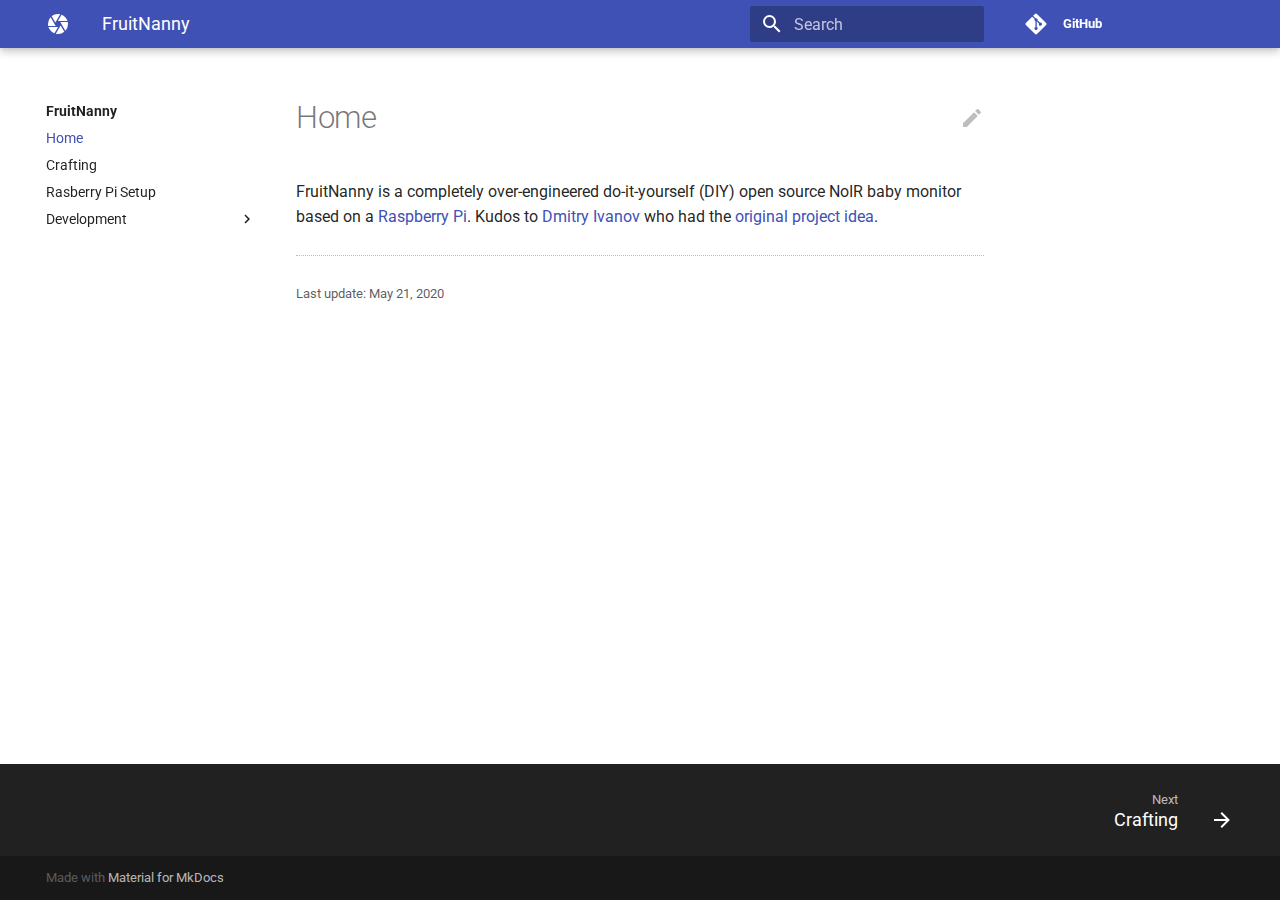
==== index.html @ 5a942380 "Publish commit 4aece2168348f4e93be84e01494ecc9d71b4b33d" ====
<!doctype html>
<html lang="en" class="no-js">
  <head>
    
      <meta charset="utf-8">
      <meta name="viewport" content="width=device-width,initial-scale=1">
      
      
        <link rel="canonical" href="https://fruitnanny.github.com/">
      
      
      <link rel="shortcut icon" href="images/favicon.png">
      <meta name="generator" content="mkdocs-1.1.1, mkdocs-material-5.1.6">
    
    
      
        <title>FruitNanny</title>
      
    
    
      <link rel="stylesheet" href="assets/stylesheets/main.4b9ffd7b.min.css">
      
      
    
    
    
      
        <link href="https://fonts.gstatic.com" rel="preconnect" crossorigin>
        <link rel="stylesheet" href="https://fonts.googleapis.com/css?family=Roboto:300,400,400i,700%7CRoboto+Mono&display=fallback">
        <style>body,input{font-family:"Roboto",-apple-system,BlinkMacSystemFont,Helvetica,Arial,sans-serif}code,kbd,pre{font-family:"Roboto Mono",SFMono-Regular,Consolas,Menlo,monospace}</style>
      
    
    
    
    
      
    
    
  </head>
  
  
    <body dir="ltr">
  
    <input class="md-toggle" data-md-toggle="drawer" type="checkbox" id="__drawer" autocomplete="off">
    <input class="md-toggle" data-md-toggle="search" type="checkbox" id="__search" autocomplete="off">
    <label class="md-overlay" for="__drawer"></label>
    <div data-md-component="skip">
      
    </div>
    <div data-md-component="announce">
      
    </div>
    
      <header class="md-header" data-md-component="header">
  <nav class="md-header-nav md-grid" aria-label="Header">
    <a href="https://fruitnanny.github.com/" title="FruitNanny" class="md-header-nav__button md-logo" aria-label="FruitNanny">
      
  
  <svg xmlns="http://www.w3.org/2000/svg" viewBox="0 0 24 24"><path d="M13.73 15l-3.9 6.76a9.984 9.984 0 008.49-2.01l-3.66-6.35M2.46 15c.92 2.92 3.15 5.26 5.99 6.34L12.12 15m-3.58-3l-3.9-6.75A9.855 9.855 0 002 12c0 .68.07 1.35.2 2h7.49m12.11-4h-7.49l.29.5 4.76 8.25A9.93 9.93 0 0022 12c0-.69-.07-1.36-.2-2m-.26-1c-.92-2.93-3.15-5.26-5.99-6.34L11.88 9M9.4 10.5l4.77-8.26C13.47 2.09 12.75 2 12 2c-2.4 0-4.6.84-6.32 2.25l3.66 6.35.06-.1z"/></svg>

    </a>
    <label class="md-header-nav__button md-icon" for="__drawer">
      <svg xmlns="http://www.w3.org/2000/svg" viewBox="0 0 24 24"><path d="M3 6h18v2H3V6m0 5h18v2H3v-2m0 5h18v2H3v-2z"/></svg>
    </label>
    <div class="md-header-nav__title" data-md-component="header-title">
      
        <div class="md-header-nav__ellipsis">
          <span class="md-header-nav__topic md-ellipsis">
            FruitNanny
          </span>
          <span class="md-header-nav__topic md-ellipsis">
            
              Home
            
          </span>
        </div>
      
    </div>
    
      <label class="md-header-nav__button md-icon" for="__search">
        <svg xmlns="http://www.w3.org/2000/svg" viewBox="0 0 24 24"><path d="M9.5 3A6.5 6.5 0 0116 9.5c0 1.61-.59 3.09-1.56 4.23l.27.27h.79l5 5-1.5 1.5-5-5v-.79l-.27-.27A6.516 6.516 0 019.5 16 6.5 6.5 0 013 9.5 6.5 6.5 0 019.5 3m0 2C7 5 5 7 5 9.5S7 14 9.5 14 14 12 14 9.5 12 5 9.5 5z"/></svg>
      </label>
      
<div class="md-search" data-md-component="search" role="dialog">
  <label class="md-search__overlay" for="__search"></label>
  <div class="md-search__inner" role="search">
    <form class="md-search__form" name="search">
      <input type="text" class="md-search__input" name="query" aria-label="Search" placeholder="Search" autocapitalize="off" autocorrect="off" autocomplete="off" spellcheck="false" data-md-component="search-query" data-md-state="active">
      <label class="md-search__icon md-icon" for="__search">
        <svg xmlns="http://www.w3.org/2000/svg" viewBox="0 0 24 24"><path d="M9.5 3A6.5 6.5 0 0116 9.5c0 1.61-.59 3.09-1.56 4.23l.27.27h.79l5 5-1.5 1.5-5-5v-.79l-.27-.27A6.516 6.516 0 019.5 16 6.5 6.5 0 013 9.5 6.5 6.5 0 019.5 3m0 2C7 5 5 7 5 9.5S7 14 9.5 14 14 12 14 9.5 12 5 9.5 5z"/></svg>
        <svg xmlns="http://www.w3.org/2000/svg" viewBox="0 0 24 24"><path d="M20 11v2H8l5.5 5.5-1.42 1.42L4.16 12l7.92-7.92L13.5 5.5 8 11h12z"/></svg>
      </label>
      <button type="reset" class="md-search__icon md-icon" aria-label="Clear" data-md-component="search-reset" tabindex="-1">
        <svg xmlns="http://www.w3.org/2000/svg" viewBox="0 0 24 24"><path d="M19 6.41L17.59 5 12 10.59 6.41 5 5 6.41 10.59 12 5 17.59 6.41 19 12 13.41 17.59 19 19 17.59 13.41 12 19 6.41z"/></svg>
      </button>
    </form>
    <div class="md-search__output">
      <div class="md-search__scrollwrap" data-md-scrollfix>
        <div class="md-search-result" data-md-component="search-result">
          <div class="md-search-result__meta">
            Initializing search
          </div>
          <ol class="md-search-result__list"></ol>
        </div>
      </div>
    </div>
  </div>
</div>
    
    
      <div class="md-header-nav__source">
        
<a href="https://github.com/fruitnanny/fruitnanny.github.io/" title="Go to repository" class="md-source">
  <div class="md-source__icon md-icon">
    
    <svg xmlns="http://www.w3.org/2000/svg" viewBox="0 0 448 512"><path d="M439.55 236.05L244 40.45a28.87 28.87 0 00-40.81 0l-40.66 40.63 51.52 51.52c27.06-9.14 52.68 16.77 43.39 43.68l49.66 49.66c34.23-11.8 61.18 31 35.47 56.69-26.49 26.49-70.21-2.87-56-37.34L240.22 199v121.85c25.3 12.54 22.26 41.85 9.08 55a34.34 34.34 0 01-48.55 0c-17.57-17.6-11.07-46.91 11.25-56v-123c-20.8-8.51-24.6-30.74-18.64-45L142.57 101 8.45 235.14a28.86 28.86 0 000 40.81l195.61 195.6a28.86 28.86 0 0040.8 0l194.69-194.69a28.86 28.86 0 000-40.81z"/></svg>
  </div>
  <div class="md-source__repository">
    GitHub
  </div>
</a>
      </div>
    
  </nav>
</header>
    
    <div class="md-container" data-md-component="container">
      
        
      
      
        
      
      <main class="md-main" data-md-component="main">
        <div class="md-main__inner md-grid">
          
            
              <div class="md-sidebar md-sidebar--primary" data-md-component="navigation">
                <div class="md-sidebar__scrollwrap">
                  <div class="md-sidebar__inner">
                    <nav class="md-nav md-nav--primary" aria-label="Navigation" data-md-level="0">
  <label class="md-nav__title" for="__drawer">
    <a href="https://fruitnanny.github.com/" title="FruitNanny" class="md-nav__button md-logo" aria-label="FruitNanny">
      
  
  <svg xmlns="http://www.w3.org/2000/svg" viewBox="0 0 24 24"><path d="M13.73 15l-3.9 6.76a9.984 9.984 0 008.49-2.01l-3.66-6.35M2.46 15c.92 2.92 3.15 5.26 5.99 6.34L12.12 15m-3.58-3l-3.9-6.75A9.855 9.855 0 002 12c0 .68.07 1.35.2 2h7.49m12.11-4h-7.49l.29.5 4.76 8.25A9.93 9.93 0 0022 12c0-.69-.07-1.36-.2-2m-.26-1c-.92-2.93-3.15-5.26-5.99-6.34L11.88 9M9.4 10.5l4.77-8.26C13.47 2.09 12.75 2 12 2c-2.4 0-4.6.84-6.32 2.25l3.66 6.35.06-.1z"/></svg>

    </a>
    FruitNanny
  </label>
  
    <div class="md-nav__source">
      
<a href="https://github.com/fruitnanny/fruitnanny.github.io/" title="Go to repository" class="md-source">
  <div class="md-source__icon md-icon">
    
    <svg xmlns="http://www.w3.org/2000/svg" viewBox="0 0 448 512"><path d="M439.55 236.05L244 40.45a28.87 28.87 0 00-40.81 0l-40.66 40.63 51.52 51.52c27.06-9.14 52.68 16.77 43.39 43.68l49.66 49.66c34.23-11.8 61.18 31 35.47 56.69-26.49 26.49-70.21-2.87-56-37.34L240.22 199v121.85c25.3 12.54 22.26 41.85 9.08 55a34.34 34.34 0 01-48.55 0c-17.57-17.6-11.07-46.91 11.25-56v-123c-20.8-8.51-24.6-30.74-18.64-45L142.57 101 8.45 235.14a28.86 28.86 0 000 40.81l195.61 195.6a28.86 28.86 0 0040.8 0l194.69-194.69a28.86 28.86 0 000-40.81z"/></svg>
  </div>
  <div class="md-source__repository">
    GitHub
  </div>
</a>
    </div>
  
  <ul class="md-nav__list" data-md-scrollfix>
    
      
      
      

  


  <li class="md-nav__item md-nav__item--active">
    
    <input class="md-nav__toggle md-toggle" data-md-toggle="toc" type="checkbox" id="__toc">
    
    
    <a href="." title="Home" class="md-nav__link md-nav__link--active">
      Home
    </a>
    
  </li>

    
      
      
      


  <li class="md-nav__item">
    <a href="crafting/" title="Crafting" class="md-nav__link">
      Crafting
    </a>
  </li>

    
      
      
      


  <li class="md-nav__item">
    <a href="setup/" title="Rasberry Pi Setup" class="md-nav__link">
      Rasberry Pi Setup
    </a>
  </li>

    
      
      
      


  <li class="md-nav__item md-nav__item--nested">
    
      <input class="md-nav__toggle md-toggle" data-md-toggle="nav-4" type="checkbox" id="nav-4">
    
    <label class="md-nav__link" for="nav-4">
      Development
      <span class="md-nav__icon md-icon">
        <svg xmlns="http://www.w3.org/2000/svg" viewBox="0 0 24 24"><path d="M8.59 16.58L13.17 12 8.59 7.41 10 6l6 6-6 6-1.41-1.42z"/></svg>
      </span>
    </label>
    <nav class="md-nav" aria-label="Development" data-md-level="1">
      <label class="md-nav__title" for="nav-4">
        <span class="md-nav__icon md-icon">
          <svg xmlns="http://www.w3.org/2000/svg" viewBox="0 0 24 24"><path d="M20 11v2H8l5.5 5.5-1.42 1.42L4.16 12l7.92-7.92L13.5 5.5 8 11h12z"/></svg>
        </span>
        Development
      </label>
      <ul class="md-nav__list" data-md-scrollfix>
        
        
          
          
          


  <li class="md-nav__item">
    <a href="development/api/" title="API" class="md-nav__link">
      API
    </a>
  </li>

        
          
          
          


  <li class="md-nav__item">
    <a href="development/ui/" title="Web Interface" class="md-nav__link">
      Web Interface
    </a>
  </li>

        
      </ul>
    </nav>
  </li>

    
  </ul>
</nav>
                  </div>
                </div>
              </div>
            
            
          
          <div class="md-content">
            <article class="md-content__inner md-typeset">
              
                
                  <a href="https://github.com/fruitnanny/fruitnanny.github.io/edit/docs/source/index.md" title="Edit this page" class="md-content__button md-icon">
                    <svg xmlns="http://www.w3.org/2000/svg" viewBox="0 0 24 24"><path d="M20.71 7.04c.39-.39.39-1.04 0-1.41l-2.34-2.34c-.37-.39-1.02-.39-1.41 0l-1.84 1.83 3.75 3.75M3 17.25V21h3.75L17.81 9.93l-3.75-3.75L3 17.25z"/></svg>
                  </a>
                
                
                  
                
                
                  <h1>Home</h1>
                
                <p>FruitNanny is a completely over-engineered do-it-yourself (DIY) open source NoIR baby monitor based on a
<a href="https://www.raspberrypi.org/">Raspberry Pi</a>. Kudos to <a href="https://github.com/ivadim/fruitnanny">Dmitry Ivanov</a>
who had the <a href="https://ivadim.github.io/2017-08-21-fruitnanny/">original project idea</a>.</p>
                
                  
                    

<hr>
<div class="md-source-date">
  <small>
    
      Last update: May 21, 2020
    
  </small>
</div>
                  
                
              
              
                


              
            </article>
          </div>
        </div>
      </main>
      
        
<footer class="md-footer">
  
    <div class="md-footer-nav">
      <nav class="md-footer-nav__inner md-grid" aria-label="Footer">
        
        
          <a href="crafting/" title="Crafting" class="md-footer-nav__link md-footer-nav__link--next" rel="next">
            <div class="md-footer-nav__title">
              <div class="md-ellipsis">
                <span class="md-footer-nav__direction">
                  Next
                </span>
                Crafting
              </div>
            </div>
            <div class="md-footer-nav__button md-icon">
              <svg xmlns="http://www.w3.org/2000/svg" viewBox="0 0 24 24"><path d="M4 11v2h12l-5.5 5.5 1.42 1.42L19.84 12l-7.92-7.92L10.5 5.5 16 11H4z"/></svg>
            </div>
          </a>
        
      </nav>
    </div>
  
  <div class="md-footer-meta md-typeset">
    <div class="md-footer-meta__inner md-grid">
      <div class="md-footer-copyright">
        
        Made with
        <a href="https://squidfunk.github.io/mkdocs-material/" target="_blank" rel="noopener">
          Material for MkDocs
        </a>
      </div>
      
    </div>
  </div>
</footer>
      
    </div>
    
      <script src="assets/javascripts/vendor.a0c4167b.min.js"></script>
      <script src="assets/javascripts/bundle.fb26dd1d.min.js"></script><script id="__lang" type="application/json">{"clipboard.copy": "Copy to clipboard", "clipboard.copied": "Copied to clipboard", "search.config.lang": "en", "search.config.pipeline": "trimmer, stopWordFilter", "search.config.separator": "[\\s\\-]+", "search.result.placeholder": "Type to start searching", "search.result.none": "No matching documents", "search.result.one": "1 matching document", "search.result.other": "# matching documents"}</script>
      
      <script>
        app = initialize({
          base: ".",
          features: [],
          search: Object.assign({
            worker: "assets/javascripts/worker/search.37585f48.min.js"
          }, typeof search !== "undefined" && search)
        })
      </script>
      
    
  </body>
</html>
---- assets/stylesheets/main.4b9ffd7b.min.css ----
html{box-sizing:border-box}*,*::before,*::after{box-sizing:inherit}html{-webkit-text-size-adjust:none;-moz-text-size-adjust:none;-ms-text-size-adjust:none;text-size-adjust:none}body{margin:0}hr{box-sizing:content-box;overflow:visible}a,button,label,input{-webkit-tap-highlight-color:transparent}a{color:inherit;text-decoration:none}small{font-size:80%}sub,sup{position:relative;font-size:80%;line-height:0;vertical-align:baseline}sub{bottom:-0.25em}sup{top:-0.5em}img{border-style:none}table{border-collapse:separate;border-spacing:0}td,th{font-weight:normal;vertical-align:top}button{margin:0;padding:0;font-size:inherit;background:transparent;border:0}input{border:0;outline:0}:root{--md-default-fg-color: hsla(0, 0%, 0%, 0.87);--md-default-fg-color--light: hsla(0, 0%, 0%, 0.54);--md-default-fg-color--lighter: hsla(0, 0%, 0%, 0.26);--md-default-fg-color--lightest: hsla(0, 0%, 0%, 0.07);--md-default-bg-color: hsla(0, 0%, 100%, 1);--md-default-bg-color--light: hsla(0, 0%, 100%, 0.7);--md-default-bg-color--lighter: hsla(0, 0%, 100%, 0.3);--md-default-bg-color--lightest: hsla(0, 0%, 100%, 0.12);--md-primary-fg-color: hsla(231deg, 48%, 48%, 1);--md-primary-fg-color--light: hsla(230deg, 44%, 64%, 1);--md-primary-fg-color--dark: hsla(232deg, 54%, 41%, 1);--md-primary-bg-color: var(--md-default-bg-color);--md-primary-bg-color--light: var(--md-default-bg-color--light);--md-accent-fg-color: hsla(231deg, 99%, 66%, 1);--md-accent-fg-color--transparent: hsla(231deg, 99%, 66%, 0.1);--md-accent-bg-color: var(--md-default-bg-color);--md-accent-bg-color--light: var(--md-default-bg-color--light);--md-code-bg-color: hsla(0, 0%, 96%, 1);--md-code-fg-color: hsla(200, 18%, 26%, 1)}.md-icon svg{display:block;width:1.2rem;height:1.2rem;margin:0 auto;fill:currentColor}body{-webkit-font-smoothing:antialiased;-moz-osx-font-smoothing:grayscale}body,input{color:var(--md-default-fg-color);font-feature-settings:"kern","liga";font-family:-apple-system,BlinkMacSystemFont,Helvetica,Arial,sans-serif}code,pre,kbd{color:var(--md-default-fg-color);font-feature-settings:"kern";font-family:SFMono-Regular,Consolas,Menlo,monospace}.md-typeset{font-size:.8rem;line-height:1.6;-webkit-print-color-adjust:exact;color-adjust:exact}.md-typeset p,.md-typeset ul,.md-typeset ol,.md-typeset blockquote{margin:1em 0}.md-typeset h1{margin:0 0 2rem;color:var(--md-default-fg-color--light);font-weight:300;font-size:1.5625rem;line-height:1.3;letter-spacing:-0.01em}.md-typeset h2{margin:2rem 0 .8rem;font-weight:300;font-size:1.25rem;line-height:1.4;letter-spacing:-0.01em}.md-typeset h3{margin:1.6rem 0 .8rem;font-weight:400;font-size:1rem;line-height:1.5;letter-spacing:-0.01em}.md-typeset h2+h3{margin-top:.8rem}.md-typeset h4{margin:.8rem 0;font-weight:700;font-size:.8rem;letter-spacing:-0.01em}.md-typeset h5,.md-typeset h6{margin:.8rem 0;color:var(--md-default-fg-color--light);font-weight:700;font-size:.64rem;letter-spacing:-0.01em}.md-typeset h5{text-transform:uppercase}.md-typeset hr{margin:1.5em 0;border-bottom:.05rem dotted var(--md-default-fg-color--lighter)}.md-typeset a{color:var(--md-primary-fg-color);word-break:break-word}.md-typeset a,.md-typeset a::before{transition:color 125ms}.md-typeset a:focus,.md-typeset a:hover{color:var(--md-accent-fg-color)}.md-typeset code,.md-typeset pre,.md-typeset kbd{color:var(--md-code-fg-color);direction:ltr}@media print{.md-typeset code,.md-typeset pre,.md-typeset kbd{white-space:pre-wrap}}.md-typeset code{padding:0 .2941176471em;font-size:.85em;word-break:break-word;background-color:var(--md-code-bg-color);border-radius:.1rem;-webkit-box-decoration-break:clone;box-decoration-break:clone}.md-typeset h1 code,.md-typeset h2 code,.md-typeset h3 code,.md-typeset h4 code,.md-typeset h5 code,.md-typeset h6 code{margin:initial;padding:initial;background-color:transparent;box-shadow:none}.md-typeset a>code{color:currentColor}.md-typeset pre{position:relative;margin:1em 0;line-height:1.4}.md-typeset pre>code{display:block;margin:0;padding:.525rem 1.1764705882em;overflow:auto;word-break:normal;box-shadow:none;-webkit-box-decoration-break:slice;box-decoration-break:slice;touch-action:auto}.md-typeset pre>code::-webkit-scrollbar{width:.2rem;height:.2rem}.md-typeset pre>code::-webkit-scrollbar-thumb{background-color:var(--md-default-fg-color--lighter)}.md-typeset pre>code::-webkit-scrollbar-thumb:hover{background-color:var(--md-accent-fg-color)}@media screen and (max-width: 44.9375em){.md-typeset>pre{margin:1em -0.8rem}.md-typeset>pre code{border-radius:0}}.md-typeset kbd{display:inline-block;padding:0 .6666666667em;font-size:.75em;line-height:1.5;vertical-align:text-top;word-break:break-word;border-radius:.1rem;box-shadow:0 .1rem 0 .05rem var(--md-default-fg-color--lighter),0 .1rem 0 var(--md-default-fg-color--lighter),inset 0 -0.1rem .2rem var(--md-default-bg-color)}.md-typeset mark{padding:0 .25em;word-break:break-word;background-color:rgba(255,235,59,.5);border-radius:.1rem;-webkit-box-decoration-break:clone;box-decoration-break:clone}.md-typeset abbr{text-decoration:none;border-bottom:.05rem dotted var(--md-default-fg-color--light);cursor:help}.md-typeset small{opacity:.75}.md-typeset sup,.md-typeset sub{margin-left:.078125em}[dir=rtl] .md-typeset sup,[dir=rtl] .md-typeset sub{margin-right:.078125em;margin-left:initial}.md-typeset blockquote{padding-left:.6rem;color:var(--md-default-fg-color--light);border-left:.2rem solid var(--md-default-fg-color--lighter)}[dir=rtl] .md-typeset blockquote{padding-right:.6rem;padding-left:initial;border-right:.2rem solid var(--md-default-fg-color--lighter);border-left:initial}.md-typeset ul{list-style-type:disc}.md-typeset ul,.md-typeset ol{margin-left:.625em;padding:0}[dir=rtl] .md-typeset ul,[dir=rtl] .md-typeset ol{margin-right:.625em;margin-left:initial}.md-typeset ul ol,.md-typeset ol ol{list-style-type:lower-alpha}.md-typeset ul ol ol,.md-typeset ol ol ol{list-style-type:lower-roman}.md-typeset ul li,.md-typeset ol li{margin-bottom:.5em;margin-left:1.25em}[dir=rtl] .md-typeset ul li,[dir=rtl] .md-typeset ol li{margin-right:1.25em;margin-left:initial}.md-typeset ul li p,.md-typeset ul li blockquote,.md-typeset ol li p,.md-typeset ol li blockquote{margin:.5em 0}.md-typeset ul li:last-child,.md-typeset ol li:last-child{margin-bottom:0}.md-typeset ul li ul,.md-typeset ul li ol,.md-typeset ol li ul,.md-typeset ol li ol{margin:.5em 0 .5em .625em}[dir=rtl] .md-typeset ul li ul,[dir=rtl] .md-typeset ul li ol,[dir=rtl] .md-typeset ol li ul,[dir=rtl] .md-typeset ol li ol{margin-right:.625em;margin-left:initial}.md-typeset dd{margin:1em 0 1em 1.875em}[dir=rtl] .md-typeset dd{margin-right:1.875em;margin-left:initial}.md-typeset img,.md-typeset svg{max-width:100%;height:auto}.md-typeset iframe{max-width:100%}.md-typeset table:not([class]){display:inline-block;max-width:100%;overflow:auto;font-size:.64rem;background:var(--md-default-bg-color);border-radius:.1rem;box-shadow:0 .2rem .5rem rgba(0,0,0,.05),0 0 .05rem rgba(0,0,0,.1);touch-action:auto}.md-typeset table:not([class])+*{margin-top:1.5em}.md-typeset table:not([class]) th:not([align]),.md-typeset table:not([class]) td:not([align]){text-align:left}[dir=rtl] .md-typeset table:not([class]) th:not([align]),[dir=rtl] .md-typeset table:not([class]) td:not([align]){text-align:right}.md-typeset table:not([class]) th{min-width:5rem;padding:.6rem .8rem;color:var(--md-default-bg-color);vertical-align:top;background-color:var(--md-default-fg-color--light)}.md-typeset table:not([class]) td{padding:.6rem .8rem;vertical-align:top;border-top:.05rem solid var(--md-default-fg-color--lightest)}.md-typeset table:not([class]) tr{transition:background-color 125ms}.md-typeset table:not([class]) tr:hover{background-color:rgba(0,0,0,.035);box-shadow:0 .05rem 0 var(--md-default-bg-color) inset}.md-typeset table:not([class]) tr:first-child td{border-top:0}.md-typeset table:not([class]) a{word-break:normal}.md-typeset__scrollwrap{margin:1em -0.8rem;overflow-x:auto;touch-action:auto}.md-typeset__table{display:inline-block;margin-bottom:.5em;padding:0 .8rem}.md-typeset__table table{display:table;width:100%;margin:0;overflow:hidden}html{height:100%;overflow-x:hidden;font-size:125%;background-color:var(--md-default-bg-color)}@media screen and (min-width: 100em){html{font-size:137.5%}}@media screen and (min-width: 125em){html{font-size:150%}}body{position:relative;display:flex;flex-direction:column;width:100%;min-height:100%;font-size:.5rem}@media screen and (max-width: 59.9375em){body[data-md-state=lock]{position:fixed}}@media print{body{display:block}}hr{display:block;height:.05rem;padding:0;border:0}.md-grid{max-width:61rem;margin-right:auto;margin-left:auto}.md-container{display:flex;flex-direction:column;flex-grow:1}@media print{.md-container{display:block}}.md-main{flex-grow:1}.md-main__inner{display:flex;height:100%;margin-top:1.5rem}.md-ellipsis{display:block;overflow:hidden;white-space:nowrap;text-overflow:ellipsis}.md-toggle{display:none}.md-overlay{position:fixed;top:0;z-index:3;width:0;height:0;background-color:var(--md-default-fg-color--light);opacity:0;transition:width 0ms 250ms,height 0ms 250ms,opacity 250ms}@media screen and (max-width: 76.1875em){[data-md-toggle=drawer]:checked~.md-overlay{width:100%;height:100%;opacity:1;transition:width 0ms,height 0ms,opacity 250ms}}.md-skip{position:fixed;z-index:-1;margin:.5rem;padding:.3rem .5rem;color:var(--md-default-bg-color);font-size:.64rem;background-color:var(--md-default-fg-color);border-radius:.1rem;transform:translateY(0.4rem);opacity:0}.md-skip:focus{z-index:10;transform:translateY(0);opacity:1;transition:transform 250ms cubic-bezier(0.4, 0, 0.2, 1),opacity 175ms 75ms}@page{margin:25mm}.md-announce{overflow:auto;background-color:var(--md-default-fg-color)}.md-announce__inner{margin:.6rem auto;padding:0 .8rem;color:var(--md-default-bg-color);font-size:.7rem}@media print{.md-announce{display:none}}.md-typeset .md-button{display:inline-block;padding:.625em 2em;color:var(--md-primary-fg-color);font-weight:700;border:.1rem solid currentColor;border-radius:.1rem;transition:color 125ms,background-color 125ms,border-color 125ms}.md-typeset .md-button--primary{color:var(--md-primary-bg-color);background-color:var(--md-primary-fg-color);border-color:var(--md-primary-fg-color)}.md-typeset .md-button:focus,.md-typeset .md-button:hover{color:var(--md-accent-bg-color);background-color:var(--md-accent-fg-color);border-color:var(--md-accent-fg-color)}.md-clipboard{position:absolute;top:.4rem;right:.5em;z-index:1;width:1.5em;height:1.5em;color:var(--md-default-fg-color--lightest);border-radius:.1rem;cursor:pointer;transition:color 125ms}@media print{.md-clipboard{display:none}}.md-clipboard svg{width:1.125em;height:1.125em}pre:hover .md-clipboard{color:var(--md-default-fg-color--light)}pre .md-clipboard:focus,pre .md-clipboard:hover{color:var(--md-accent-fg-color)}.md-content{flex:1;max-width:100%}@media screen and (min-width: 60em)and (max-width: 76.1875em){.md-content{max-width:calc(100% - 12.1rem)}}@media screen and (min-width: 76.25em){.md-content{max-width:calc(100% - 12.1rem * 2)}}.md-content__inner{margin:0 .8rem 1.2rem;padding-top:.6rem}@media screen and (min-width: 76.25em){.md-content__inner{margin-right:1.2rem;margin-left:1.2rem}}.md-content__inner::before{display:block;height:.4rem;content:""}.md-content__inner>:last-child{margin-bottom:0}.md-content__button{float:right;margin:.4rem 0;margin-left:.4rem;padding:0}[dir=rtl] .md-content__button{float:left;margin-right:.4rem;margin-left:initial}[dir=rtl] .md-content__button svg{transform:scaleX(-1)}.md-typeset .md-content__button{color:var(--md-default-fg-color--lighter)}.md-content__button svg{display:inline;vertical-align:top}@media print{.md-content__button{display:none}}.md-dialog{box-shadow:0 2px 2px 0 rgba(0,0,0,.14),0 1px 5px 0 rgba(0,0,0,.12),0 3px 1px -2px rgba(0,0,0,.2);position:fixed;right:.8rem;bottom:.8rem;left:initial;z-index:2;display:block;min-width:11.1rem;padding:.4rem .6rem;color:var(--md-default-bg-color);font-size:.7rem;background:var(--md-default-fg-color);border:none;border-radius:.1rem;transform:translateY(100%);opacity:0;transition:transform 0ms 400ms,opacity 400ms}[dir=rtl] .md-dialog{right:initial;left:.8rem}.md-dialog[data-md-state=open]{transform:translateY(0);opacity:1;transition:transform 400ms cubic-bezier(0.075, 0.85, 0.175, 1),opacity 400ms}@media print{.md-dialog{display:none}}.md-header{position:-webkit-sticky;position:sticky;top:0;right:0;left:0;z-index:2;height:2.4rem;color:var(--md-primary-bg-color);background-color:var(--md-primary-fg-color);box-shadow:0 0 .2rem rgba(0,0,0,0),0 .2rem .4rem rgba(0,0,0,0);transition:color 250ms,background-color 250ms}.no-js .md-header{box-shadow:none;transition:none}.md-header[data-md-state=shadow]{box-shadow:0 0 .2rem rgba(0,0,0,.1),0 .2rem .4rem rgba(0,0,0,.2);transition:color 250ms,background-color 250ms,box-shadow 250ms}@media print{.md-header{display:none}}.md-header-nav{display:flex;padding:0 .2rem}.md-header-nav__button{position:relative;z-index:1;margin:.2rem;padding:.4rem;cursor:pointer;transition:opacity 250ms}[dir=rtl] .md-header-nav__button svg{transform:scaleX(-1)}.md-header-nav__button:focus,.md-header-nav__button:hover{opacity:.7}.md-header-nav__button.md-logo{margin:.2rem;padding:.4rem}.md-header-nav__button.md-logo img,.md-header-nav__button.md-logo svg{display:block;width:1.2rem;height:1.2rem;fill:currentColor}.no-js .md-header-nav__button[for=__search]{display:none}@media screen and (min-width: 60em){.md-header-nav__button[for=__search]{display:none}}@media screen and (max-width: 76.1875em){.md-header-nav__button.md-logo{display:none}}@media screen and (min-width: 76.25em){.md-header-nav__button[for=__drawer]{display:none}}.md-header-nav__topic{position:absolute;width:100%;transition:transform 400ms cubic-bezier(0.1, 0.7, 0.1, 1),opacity 150ms}.md-header-nav__topic+.md-header-nav__topic{z-index:-1;transform:translateX(1.25rem);opacity:0;transition:transform 400ms cubic-bezier(1, 0.7, 0.1, 0.1),opacity 150ms;pointer-events:none}[dir=rtl] .md-header-nav__topic+.md-header-nav__topic{transform:translateX(-1.25rem)}.no-js .md-header-nav__topic{position:initial}.no-js .md-header-nav__topic+.md-header-nav__topic{display:none}.md-header-nav__title{flex-grow:1;padding:0 1rem;font-size:.9rem;line-height:2.4rem}.md-header-nav__title[data-md-state=active] .md-header-nav__topic{z-index:-1;transform:translateX(-1.25rem);opacity:0;transition:transform 400ms cubic-bezier(1, 0.7, 0.1, 0.1),opacity 150ms;pointer-events:none}[dir=rtl] .md-header-nav__title[data-md-state=active] .md-header-nav__topic{transform:translateX(1.25rem)}.md-header-nav__title[data-md-state=active] .md-header-nav__topic+.md-header-nav__topic{z-index:0;transform:translateX(0);opacity:1;transition:transform 400ms cubic-bezier(0.1, 0.7, 0.1, 1),opacity 150ms;pointer-events:initial}.md-header-nav__title>.md-header-nav__ellipsis{position:relative;width:100%;height:100%}.md-header-nav__source{display:none}@media screen and (min-width: 60em){.md-header-nav__source{display:block;width:11.7rem;max-width:11.7rem;margin-left:1rem}[dir=rtl] .md-header-nav__source{margin-right:1rem;margin-left:initial}}@media screen and (min-width: 76.25em){.md-header-nav__source{margin-left:1.4rem}[dir=rtl] .md-header-nav__source{margin-right:1.4rem}}.md-hero{overflow:hidden;color:var(--md-primary-bg-color);font-size:1rem;background-color:var(--md-primary-fg-color);transition:background 250ms}.md-hero__inner{margin-top:1rem;padding:.8rem .8rem .4rem;transition:transform 400ms cubic-bezier(0.1, 0.7, 0.1, 1),opacity 250ms;transition-delay:100ms}@media screen and (max-width: 76.1875em){.md-hero__inner{margin-top:2.4rem;margin-bottom:1.2rem}}[data-md-state=hidden] .md-hero__inner{transform:translateY(0.625rem);opacity:0;transition:transform 0ms 400ms,opacity 100ms 0ms;pointer-events:none}.md-hero--expand .md-hero__inner{margin-bottom:1.2rem}.md-footer{color:var(--md-default-bg-color);background-color:var(--md-default-fg-color)}@media print{.md-footer{display:none}}.md-footer-nav__inner{padding:.2rem;overflow:auto}.md-footer-nav__link{display:flex;padding-top:1.4rem;padding-bottom:.4rem;transition:opacity 250ms}@media screen and (min-width: 45em){.md-footer-nav__link{width:50%}}.md-footer-nav__link:focus,.md-footer-nav__link:hover{opacity:.7}.md-footer-nav__link--prev{float:left;width:25%}[dir=rtl] .md-footer-nav__link--prev{float:right}[dir=rtl] .md-footer-nav__link--prev svg{transform:scaleX(-1)}@media screen and (max-width: 44.9375em){.md-footer-nav__link--prev .md-footer-nav__title{display:none}}.md-footer-nav__link--next{float:right;width:75%;text-align:right}[dir=rtl] .md-footer-nav__link--next{float:left;text-align:left}[dir=rtl] .md-footer-nav__link--next svg{transform:scaleX(-1)}.md-footer-nav__title{position:relative;flex-grow:1;max-width:calc(100% - 2.4rem);padding:0 1rem;font-size:.9rem;line-height:2.4rem}.md-footer-nav__button{margin:.2rem;padding:.4rem}.md-footer-nav__direction{position:absolute;right:0;left:0;margin-top:-1rem;padding:0 1rem;color:var(--md-default-bg-color--light);font-size:.64rem}.md-footer-meta{background-color:var(--md-default-fg-color--lighter)}.md-footer-meta__inner{display:flex;flex-wrap:wrap;justify-content:space-between;padding:.2rem}html .md-footer-meta.md-typeset a{color:var(--md-default-bg-color--light)}html .md-footer-meta.md-typeset a:focus,html .md-footer-meta.md-typeset a:hover{color:var(--md-default-bg-color)}.md-footer-copyright{width:100%;margin:auto .6rem;padding:.4rem 0;color:var(--md-default-bg-color--lighter);font-size:.64rem}@media screen and (min-width: 45em){.md-footer-copyright{width:auto}}.md-footer-copyright__highlight{color:var(--md-default-bg-color--light)}.md-footer-social{margin:0 .4rem;padding:.2rem 0 .6rem}@media screen and (min-width: 45em){.md-footer-social{padding:.6rem 0}}.md-footer-social__link{display:inline-block;width:1.6rem;height:1.6rem;text-align:center}.md-footer-social__link::before{line-height:1.9}.md-footer-social__link svg{max-height:.8rem;vertical-align:-25%;fill:currentColor}.md-nav{font-size:.7rem;line-height:1.3}.md-nav__title{display:block;padding:0 .6rem;overflow:hidden;font-weight:700;text-overflow:ellipsis}.md-nav__title .md-nav__button{display:none}.md-nav__title .md-nav__button img{width:100%;height:auto}.md-nav__title .md-nav__button.md-logo img,.md-nav__title .md-nav__button.md-logo svg{display:block;width:2.4rem;height:2.4rem}.md-nav__title .md-nav__button.md-logo svg{fill:currentColor}.md-nav__list{margin:0;padding:0;list-style:none}.md-nav__item{padding:0 .6rem}.md-nav__item:last-child{padding-bottom:.6rem}.md-nav__item .md-nav__item{padding-right:0}[dir=rtl] .md-nav__item .md-nav__item{padding-right:.6rem;padding-left:0}.md-nav__item .md-nav__item:last-child{padding-bottom:0}.md-nav__link{display:block;margin-top:.625em;overflow:hidden;text-overflow:ellipsis;cursor:pointer;transition:color 125ms;scroll-snap-align:start}html .md-nav__link[for=__toc]{display:none}html .md-nav__link[for=__toc]~.md-nav{display:none}.md-nav__link[data-md-state=blur]{color:var(--md-default-fg-color--light)}.md-nav__item .md-nav__link--active{color:var(--md-primary-fg-color)}.md-nav__item--nested>.md-nav__link{color:inherit}.md-nav__link:focus,.md-nav__link:hover{color:var(--md-accent-fg-color)}.md-nav__source{display:none}@media screen and (max-width: 76.1875em){.md-nav{background-color:var(--md-default-bg-color)}.md-nav--primary,.md-nav--primary .md-nav{position:absolute;top:0;right:0;left:0;z-index:1;display:flex;flex-direction:column;height:100%}.md-nav--primary .md-nav__title,.md-nav--primary .md-nav__item{font-size:.8rem;line-height:1.5}.md-nav--primary .md-nav__title{position:relative;height:5.6rem;padding:3rem .8rem .2rem;color:var(--md-default-fg-color--light);font-weight:400;line-height:2.4rem;white-space:nowrap;background-color:var(--md-default-fg-color--lightest);cursor:pointer}.md-nav--primary .md-nav__title .md-nav__icon{position:absolute;top:.4rem;left:.4rem;display:block;width:1.2rem;height:1.2rem;margin:.2rem}[dir=rtl] .md-nav--primary .md-nav__title .md-nav__icon{right:.4rem;left:initial}.md-nav--primary .md-nav__title~.md-nav__list{overflow-y:auto;background-color:var(--md-default-bg-color);box-shadow:inset 0 .05rem 0 var(--md-default-fg-color--lightest);-webkit-scroll-snap-type:y mandatory;-ms-scroll-snap-type:y mandatory;scroll-snap-type:y mandatory;touch-action:pan-y}.md-nav--primary .md-nav__title~.md-nav__list>.md-nav__item:first-child{border-top:0}.md-nav--primary .md-nav__title[for=__drawer]{position:relative;color:var(--md-primary-bg-color);background-color:var(--md-primary-fg-color)}.md-nav--primary .md-nav__title[for=__drawer] .md-nav__button{position:absolute;top:.2rem;left:.2rem;display:block;margin:.2rem;padding:.4rem;font-size:2.4rem}html [dir=rtl] .md-nav--primary .md-nav__title[for=__drawer] .md-nav__button{right:.2rem;left:initial}.md-nav--primary .md-nav__list{flex:1}.md-nav--primary .md-nav__item{padding:0;border-top:.05rem solid var(--md-default-fg-color--lightest)}[dir=rtl] .md-nav--primary .md-nav__item{padding:0}.md-nav--primary .md-nav__item--nested>.md-nav__link{padding-right:2.4rem}[dir=rtl] .md-nav--primary .md-nav__item--nested>.md-nav__link{padding-right:.8rem;padding-left:2.4rem}.md-nav--primary .md-nav__item--active>.md-nav__link{color:var(--md-primary-fg-color)}.md-nav--primary .md-nav__item--active>.md-nav__link:focus,.md-nav--primary .md-nav__item--active>.md-nav__link:hover{color:var(--md-accent-fg-color)}.md-nav--primary .md-nav__link{position:relative;margin-top:0;padding:.6rem .8rem}.md-nav--primary .md-nav__link .md-nav__icon{position:absolute;top:50%;right:.6rem;margin-top:-0.6rem;color:inherit;font-size:1.2rem}[dir=rtl] .md-nav--primary .md-nav__link .md-nav__icon{right:initial;left:.6rem}[dir=rtl] .md-nav--primary .md-nav__icon svg{transform:scale(-1)}.md-nav--primary .md-nav--secondary .md-nav__link{position:static}.md-nav--primary .md-nav--secondary .md-nav{position:static;background-color:transparent}.md-nav--primary .md-nav--secondary .md-nav .md-nav__link{padding-left:1.4rem}[dir=rtl] .md-nav--primary .md-nav--secondary .md-nav .md-nav__link{padding-right:1.4rem;padding-left:initial}.md-nav--primary .md-nav--secondary .md-nav .md-nav .md-nav__link{padding-left:2rem}[dir=rtl] .md-nav--primary .md-nav--secondary .md-nav .md-nav .md-nav__link{padding-right:2rem;padding-left:initial}.md-nav--primary .md-nav--secondary .md-nav .md-nav .md-nav .md-nav__link{padding-left:2.6rem}[dir=rtl] .md-nav--primary .md-nav--secondary .md-nav .md-nav .md-nav .md-nav__link{padding-right:2.6rem;padding-left:initial}.md-nav--primary .md-nav--secondary .md-nav .md-nav .md-nav .md-nav .md-nav__link{padding-left:3.2rem}[dir=rtl] .md-nav--primary .md-nav--secondary .md-nav .md-nav .md-nav .md-nav .md-nav__link{padding-right:3.2rem;padding-left:initial}.md-nav__toggle~.md-nav{display:flex;transform:translateX(100%);opacity:0;transition:transform 250ms cubic-bezier(0.8, 0, 0.6, 1),opacity 125ms 50ms}[dir=rtl] .md-nav__toggle~.md-nav{transform:translateX(-100%)}.md-nav__toggle:checked~.md-nav{transform:translateX(0);opacity:1;transition:transform 250ms cubic-bezier(0.4, 0, 0.2, 1),opacity 125ms 125ms}.md-nav__toggle:checked~.md-nav>.md-nav__list{-webkit-backface-visibility:hidden;backface-visibility:hidden}}@media screen and (max-width: 59.9375em){html .md-nav__link[for=__toc]{display:block;padding-right:2.4rem}html .md-nav__link[for=__toc]+.md-nav__link{display:none}html .md-nav__link[for=__toc]~.md-nav{display:flex}html [dir=rtl] .md-nav__link{padding-right:.8rem;padding-left:2.4rem}.md-nav__source{display:block;padding:0 .2rem;color:var(--md-primary-bg-color);background-color:var(--md-primary-fg-color--dark)}}@media screen and (min-width: 60em){.md-nav--secondary .md-nav__title[for=__toc]{scroll-snap-align:start}.md-nav--secondary .md-nav__title .md-nav__icon{display:none}}@media screen and (min-width: 76.25em){.md-nav{transition:max-height 250ms cubic-bezier(0.86, 0, 0.07, 1)}.md-nav--primary .md-nav__title[for=__drawer]{scroll-snap-align:start}.md-nav--primary .md-nav__title .md-nav__icon{display:none}.md-nav__toggle~.md-nav{display:none}.md-nav__toggle:checked~.md-nav{display:block}.md-nav__item--nested>.md-nav>.md-nav__title{display:none}.md-nav__icon{float:right;height:.9rem;transition:transform 250ms}[dir=rtl] .md-nav__icon{float:left;transform:rotate(180deg)}.md-nav__icon svg{display:inline-block;width:.9rem;height:.9rem;vertical-align:-0.1rem}.md-nav__item--nested .md-nav__toggle:checked~.md-nav__link .md-nav__icon{transform:rotate(90deg)}}.md-search{position:relative}.no-js .md-search{display:none}@media screen and (min-width: 60em){.md-search{padding:.2rem 0}}.md-search__overlay{z-index:1;opacity:0}@media screen and (max-width: 59.9375em){.md-search__overlay{position:absolute;top:.2rem;left:-2.2rem;width:2rem;height:2rem;overflow:hidden;background-color:var(--md-default-bg-color);border-radius:1rem;transform-origin:center;transition:transform 300ms 100ms,opacity 200ms 200ms;pointer-events:none}[dir=rtl] .md-search__overlay{right:-2.2rem;left:initial}[data-md-toggle=search]:checked~.md-header .md-search__overlay{opacity:1;transition:transform 400ms,opacity 100ms}}@media screen and (max-width: 29.9375em){[data-md-toggle=search]:checked~.md-header .md-search__overlay{transform:scale(45)}}@media screen and (min-width: 30em)and (max-width: 44.9375em){[data-md-toggle=search]:checked~.md-header .md-search__overlay{transform:scale(60)}}@media screen and (min-width: 45em)and (max-width: 59.9375em){[data-md-toggle=search]:checked~.md-header .md-search__overlay{transform:scale(75)}}@media screen and (min-width: 60em){.md-search__overlay{position:fixed;top:0;left:0;width:0;height:0;background-color:var(--md-default-fg-color--light);cursor:pointer;transition:width 0ms 250ms,height 0ms 250ms,opacity 250ms}[dir=rtl] .md-search__overlay{right:0;left:initial}[data-md-toggle=search]:checked~.md-header .md-search__overlay{width:100%;height:100%;opacity:1;transition:width 0ms,height 0ms,opacity 250ms}}.md-search__inner{-webkit-backface-visibility:hidden;backface-visibility:hidden}@media screen and (max-width: 59.9375em){.md-search__inner{position:fixed;top:0;left:100%;z-index:2;width:100%;height:100%;transform:translateX(5%);opacity:0;transition:right 0ms 300ms,left 0ms 300ms,transform 150ms 150ms cubic-bezier(0.4, 0, 0.2, 1),opacity 150ms 150ms}[data-md-toggle=search]:checked~.md-header .md-search__inner{left:0;transform:translateX(0);opacity:1;transition:right 0ms 0ms,left 0ms 0ms,transform 150ms 150ms cubic-bezier(0.1, 0.7, 0.1, 1),opacity 150ms 150ms}[dir=rtl] [data-md-toggle=search]:checked~.md-header .md-search__inner{right:0;left:initial}html [dir=rtl] .md-search__inner{right:100%;left:initial;transform:translateX(-5%)}}@media screen and (min-width: 60em){.md-search__inner{position:relative;float:right;width:11.7rem;padding:.1rem 0;transition:width 250ms cubic-bezier(0.1, 0.7, 0.1, 1)}[dir=rtl] .md-search__inner{float:left}}@media screen and (min-width: 60em)and (max-width: 76.1875em){[data-md-toggle=search]:checked~.md-header .md-search__inner{width:23.4rem}}@media screen and (min-width: 76.25em){[data-md-toggle=search]:checked~.md-header .md-search__inner{width:34.4rem}}.md-search__form{position:relative}@media screen and (min-width: 60em){.md-search__form{border-radius:.1rem}}.md-search__input{position:relative;z-index:2;padding:0 2.2rem 0 3.6rem;text-overflow:ellipsis}[dir=rtl] .md-search__input{padding:0 3.6rem 0 2.2rem}.md-search__input::-webkit-input-placeholder{-webkit-transition:color 250ms;transition:color 250ms}.md-search__input::-moz-placeholder{-moz-transition:color 250ms;transition:color 250ms}.md-search__input::-ms-input-placeholder{-ms-transition:color 250ms;transition:color 250ms}.md-search__input::placeholder{transition:color 250ms}.md-search__input::-webkit-input-placeholder{color:var(--md-default-fg-color--light)}.md-search__input::-moz-placeholder{color:var(--md-default-fg-color--light)}.md-search__input::-ms-input-placeholder{color:var(--md-default-fg-color--light)}.md-search__input~.md-search__icon,.md-search__input::placeholder{color:var(--md-default-fg-color--light)}.md-search__input::-ms-clear{display:none}@media screen and (max-width: 59.9375em){.md-search__input{width:100%;height:2.4rem;font-size:.9rem}}@media screen and (min-width: 60em){.md-search__input{width:100%;height:1.8rem;padding-left:2.2rem;color:inherit;font-size:.8rem;background-color:var(--md-default-fg-color--lighter);border-radius:.1rem;transition:color 250ms,background-color 250ms}[dir=rtl] .md-search__input{padding-right:2.2rem}.md-search__input+.md-search__icon{color:var(--md-primary-bg-color)}.md-search__input::-webkit-input-placeholder{color:var(--md-primary-bg-color--light)}.md-search__input::-moz-placeholder{color:var(--md-primary-bg-color--light)}.md-search__input::-ms-input-placeholder{color:var(--md-primary-bg-color--light)}.md-search__input::placeholder{color:var(--md-primary-bg-color--light)}.md-search__input:hover{background-color:var(--md-default-bg-color--lightest)}[data-md-toggle=search]:checked~.md-header .md-search__input{color:var(--md-default-fg-color);text-overflow:clip;background-color:var(--md-default-bg-color);border-radius:.1rem .1rem 0 0}[data-md-toggle=search]:checked~.md-header .md-search__input::-webkit-input-placeholder{color:var(--md-default-fg-color--light)}[data-md-toggle=search]:checked~.md-header .md-search__input::-moz-placeholder{color:var(--md-default-fg-color--light)}[data-md-toggle=search]:checked~.md-header .md-search__input::-ms-input-placeholder{color:var(--md-default-fg-color--light)}[data-md-toggle=search]:checked~.md-header .md-search__input+.md-search__icon,[data-md-toggle=search]:checked~.md-header .md-search__input::placeholder{color:var(--md-default-fg-color--light)}}.md-search__icon{position:absolute;z-index:2;width:1.2rem;height:1.2rem;cursor:pointer;transition:color 250ms,opacity 250ms}.md-search__icon:hover{opacity:.7}.md-search__icon[for=__search]{top:.3rem;left:.5rem}[dir=rtl] .md-search__icon[for=__search]{right:.5rem;left:initial}[dir=rtl] .md-search__icon[for=__search] svg{transform:scaleX(-1)}@media screen and (max-width: 59.9375em){.md-search__icon[for=__search]{top:.6rem;left:.8rem}[dir=rtl] .md-search__icon[for=__search]{right:.8rem;left:initial}.md-search__icon[for=__search] svg:first-child{display:none}}@media screen and (min-width: 60em){.md-search__icon[for=__search]{pointer-events:none}.md-search__icon[for=__search] svg:last-child{display:none}}.md-search__icon[type=reset]{top:.3rem;right:.5rem;transform:scale(0.75);opacity:0;transition:transform 150ms cubic-bezier(0.1, 0.7, 0.1, 1),opacity 150ms;pointer-events:none}[dir=rtl] .md-search__icon[type=reset]{right:initial;left:.5rem}@media screen and (max-width: 59.9375em){.md-search__icon[type=reset]{top:.6rem;right:.8rem}[dir=rtl] .md-search__icon[type=reset]{right:initial;left:.8rem}}[data-md-toggle=search]:checked~.md-header .md-search__input:not(:placeholder-shown)~.md-search__icon[type=reset]{transform:scale(1);opacity:1;pointer-events:initial}[data-md-toggle=search]:checked~.md-header .md-search__input:not(:placeholder-shown)~.md-search__icon[type=reset]:hover{opacity:.7}.md-search__output{position:absolute;z-index:1;width:100%;overflow:hidden;border-radius:0 0 .1rem .1rem}@media screen and (max-width: 59.9375em){.md-search__output{top:2.4rem;bottom:0}}@media screen and (min-width: 60em){.md-search__output{top:1.9rem;opacity:0;transition:opacity 400ms}[data-md-toggle=search]:checked~.md-header .md-search__output{box-shadow:0 6px 10px 0 rgba(0,0,0,.14),0 1px 18px 0 rgba(0,0,0,.12),0 3px 5px -1px rgba(0,0,0,.4);opacity:1}}.md-search__scrollwrap{height:100%;overflow-y:auto;background-color:var(--md-default-bg-color);box-shadow:inset 0 .05rem 0 var(--md-default-fg-color--lightest);-webkit-backface-visibility:hidden;backface-visibility:hidden;-webkit-scroll-snap-type:y mandatory;-ms-scroll-snap-type:y mandatory;scroll-snap-type:y mandatory;touch-action:pan-y}@media(-webkit-max-device-pixel-ratio: 1), (max-resolution: 1dppx){.md-search__scrollwrap{transform:translateZ(0)}}@media screen and (min-width: 60em)and (max-width: 76.1875em){.md-search__scrollwrap{width:23.4rem}}@media screen and (min-width: 76.25em){.md-search__scrollwrap{width:34.4rem}}@media screen and (min-width: 60em){.md-search__scrollwrap{max-height:0}[data-md-toggle=search]:checked~.md-header .md-search__scrollwrap{max-height:75vh}.md-search__scrollwrap::-webkit-scrollbar{width:.2rem;height:.2rem}.md-search__scrollwrap::-webkit-scrollbar-thumb{background-color:var(--md-default-fg-color--lighter)}.md-search__scrollwrap::-webkit-scrollbar-thumb:hover{background-color:var(--md-accent-fg-color)}}.md-search-result{color:var(--md-default-fg-color);word-break:break-word}.md-search-result__meta{padding:0 .8rem;color:var(--md-default-fg-color--light);font-size:.64rem;line-height:1.8rem;background-color:var(--md-default-fg-color--lightest);scroll-snap-align:start}@media screen and (min-width: 60em){.md-search-result__meta{padding-left:2.2rem}[dir=rtl] .md-search-result__meta{padding-right:2.2rem;padding-left:initial}}.md-search-result__list{margin:0;padding:0;list-style:none;border-top:.05rem solid var(--md-default-fg-color--lightest)}.md-search-result__item{box-shadow:0 -0.05rem 0 var(--md-default-fg-color--lightest)}.md-search-result__link{display:block;outline:0;transition:background 250ms;scroll-snap-align:start}.md-search-result__link:focus,.md-search-result__link:hover{background-color:var(--md-accent-fg-color--transparent)}.md-search-result__link:focus .md-search-result__article::before,.md-search-result__link:hover .md-search-result__article::before{opacity:.7}.md-search-result__link:last-child .md-search-result__teaser{margin-bottom:.6rem}.md-search-result__article{position:relative;padding:0 .8rem;overflow:hidden}@media screen and (min-width: 60em){.md-search-result__article{padding-left:2.2rem}[dir=rtl] .md-search-result__article{padding-right:2.2rem;padding-left:.8rem}}.md-search-result__article--document .md-search-result__title{margin:.55rem 0;font-weight:400;font-size:.8rem;line-height:1.4}.md-search-result__icon{position:absolute;left:0;margin:.1rem;padding:.4rem;color:var(--md-default-fg-color--light)}[dir=rtl] .md-search-result__icon{right:0;left:initial}[dir=rtl] .md-search-result__icon svg{transform:scaleX(-1)}@media screen and (max-width: 59.9375em){.md-search-result__icon{display:none}}.md-search-result__title{margin:.5em 0;font-weight:700;font-size:.64rem;line-height:1.4}.md-search-result__teaser{display:-webkit-box;max-height:1.65rem;margin:.5em 0;overflow:hidden;color:var(--md-default-fg-color--light);font-size:.64rem;line-height:1.4;text-overflow:ellipsis;-webkit-box-orient:vertical;-webkit-line-clamp:2}@media screen and (max-width: 44.9375em){.md-search-result__teaser{max-height:2.5rem;-webkit-line-clamp:3}}@media screen and (min-width: 60em)and (max-width: 76.1875em){.md-search-result__teaser{max-height:2.5rem;-webkit-line-clamp:3}}.md-search-result em{font-weight:700;font-style:normal;text-decoration:underline}@-webkit-keyframes md-sidebar__scrollwrap--hack{0%,99%{-webkit-scroll-snap-type:none;scroll-snap-type:none}100%{-webkit-scroll-snap-type:y mandatory;scroll-snap-type:y mandatory}}@keyframes md-sidebar__scrollwrap--hack{0%,99%{-webkit-scroll-snap-type:none;-ms-scroll-snap-type:none;scroll-snap-type:none}100%{-webkit-scroll-snap-type:y mandatory;-ms-scroll-snap-type:y mandatory;scroll-snap-type:y mandatory}}.md-sidebar{position:-webkit-sticky;position:sticky;top:2.4rem;align-self:flex-start;width:12.1rem;padding:1.2rem 0;overflow:hidden}@media print{.md-sidebar{display:none}}@media screen and (max-width: 76.1875em){.md-sidebar--primary{position:fixed;top:0;left:-12.1rem;z-index:3;width:12.1rem;height:100%;background-color:var(--md-default-bg-color);transform:translateX(0);transition:transform 250ms cubic-bezier(0.4, 0, 0.2, 1),box-shadow 250ms}[dir=rtl] .md-sidebar--primary{right:-12.1rem;left:initial}[data-md-toggle=drawer]:checked~.md-container .md-sidebar--primary{box-shadow:0 8px 10px 1px rgba(0,0,0,.14),0 3px 14px 2px rgba(0,0,0,.12),0 5px 5px -3px rgba(0,0,0,.4);transform:translateX(12.1rem)}[dir=rtl] [data-md-toggle=drawer]:checked~.md-container .md-sidebar--primary{transform:translateX(-12.1rem)}.md-sidebar--primary .md-sidebar__scrollwrap{overflow:hidden}}.md-sidebar--secondary{display:none;order:2}@media screen and (min-width: 60em){.md-sidebar--secondary{display:block}.md-sidebar--secondary .md-sidebar__scrollwrap{touch-action:pan-y}}.md-sidebar__scrollwrap{max-height:100%;margin:0 .2rem;overflow-y:auto;-webkit-backface-visibility:hidden;backface-visibility:hidden}.js .md-sidebar__scrollwrap{-webkit-animation:md-sidebar__scrollwrap--hack 400ms forwards;animation:md-sidebar__scrollwrap--hack 400ms forwards}@media screen and (max-width: 76.1875em){.md-sidebar--primary .md-sidebar__scrollwrap{position:absolute;top:0;right:0;bottom:0;left:0;margin:0;-webkit-scroll-snap-type:none;-ms-scroll-snap-type:none;scroll-snap-type:none}}.md-sidebar__scrollwrap::-webkit-scrollbar{width:.2rem;height:.2rem}.md-sidebar__scrollwrap::-webkit-scrollbar-thumb{background-color:var(--md-default-fg-color--lighter)}.md-sidebar__scrollwrap::-webkit-scrollbar-thumb:hover{background-color:var(--md-accent-fg-color)}@-webkit-keyframes md-source__facts--done{0%{height:0}100%{height:.65rem}}@keyframes md-source__facts--done{0%{height:0}100%{height:.65rem}}@-webkit-keyframes md-source__fact--done{0%{transform:translateY(100%);opacity:0}50%{opacity:0}100%{transform:translateY(0%);opacity:1}}@keyframes md-source__fact--done{0%{transform:translateY(100%);opacity:0}50%{opacity:0}100%{transform:translateY(0%);opacity:1}}.md-source{display:block;font-size:.65rem;line-height:1.2;white-space:nowrap;-webkit-backface-visibility:hidden;backface-visibility:hidden;transition:opacity 250ms}.md-source:hover{opacity:.7}.md-source__icon{display:inline-block;width:2.4rem;height:2.4rem;vertical-align:middle}.md-source__icon svg{margin-top:.6rem;margin-left:.6rem}[dir=rtl] .md-source__icon svg{margin-right:.6rem;margin-left:initial}.md-source__icon+.md-source__repository{margin-left:-2rem;padding-left:2rem}[dir=rtl] .md-source__icon+.md-source__repository{margin-right:-2rem;margin-left:initial;padding-right:2rem;padding-left:initial}.md-source__repository{display:inline-block;max-width:calc(100% - 1.2rem);margin-left:.6rem;overflow:hidden;font-weight:700;text-overflow:ellipsis;vertical-align:middle}.md-source__facts{margin:0;padding:0;overflow:hidden;font-weight:700;font-size:.55rem;list-style-type:none;opacity:.75}[data-md-state=done] .md-source__facts{-webkit-animation:md-source__facts--done 250ms ease-in;animation:md-source__facts--done 250ms ease-in}.md-source__fact{float:left}[dir=rtl] .md-source__fact{float:right}[data-md-state=done] .md-source__fact{-webkit-animation:md-source__fact--done 400ms ease-out;animation:md-source__fact--done 400ms ease-out}.md-source__fact::before{margin:0 .1rem;content:"·"}.md-source__fact:first-child::before{display:none}.md-tabs{width:100%;overflow:auto;color:var(--md-primary-bg-color);background-color:var(--md-primary-fg-color);transition:background 250ms}.no-js .md-tabs{transition:none}@media screen and (max-width: 76.1875em){.md-tabs{display:none}}@media print{.md-tabs{display:none}}.md-tabs__list{margin:0;margin-left:.2rem;padding:0;white-space:nowrap;list-style:none;contain:content}[dir=rtl] .md-tabs__list{margin-right:.2rem;margin-left:initial}.md-tabs__item{display:inline-block;height:2.4rem;padding-right:.6rem;padding-left:.6rem}.md-tabs__link{display:block;margin-top:.8rem;font-size:.7rem;opacity:.7;transition:transform 400ms cubic-bezier(0.1, 0.7, 0.1, 1),opacity 250ms}.no-js .md-tabs__link{transition:none}.md-tabs__link--active,.md-tabs__link:hover{color:inherit;opacity:1}.md-tabs__item:nth-child(2) .md-tabs__link{transition-delay:20ms}.md-tabs__item:nth-child(3) .md-tabs__link{transition-delay:40ms}.md-tabs__item:nth-child(4) .md-tabs__link{transition-delay:60ms}.md-tabs__item:nth-child(5) .md-tabs__link{transition-delay:80ms}.md-tabs__item:nth-child(6) .md-tabs__link{transition-delay:100ms}.md-tabs__item:nth-child(7) .md-tabs__link{transition-delay:120ms}.md-tabs__item:nth-child(8) .md-tabs__link{transition-delay:140ms}.md-tabs__item:nth-child(9) .md-tabs__link{transition-delay:160ms}.md-tabs__item:nth-child(10) .md-tabs__link{transition-delay:180ms}.md-tabs__item:nth-child(11) .md-tabs__link{transition-delay:200ms}.md-tabs__item:nth-child(12) .md-tabs__link{transition-delay:220ms}.md-tabs__item:nth-child(13) .md-tabs__link{transition-delay:240ms}.md-tabs__item:nth-child(14) .md-tabs__link{transition-delay:260ms}.md-tabs__item:nth-child(15) .md-tabs__link{transition-delay:280ms}.md-tabs__item:nth-child(16) .md-tabs__link{transition-delay:300ms}.md-tabs[data-md-state=hidden]{pointer-events:none}.md-tabs[data-md-state=hidden] .md-tabs__link{transform:translateY(50%);opacity:0;transition:color 250ms,transform 0ms 400ms,opacity 100ms}@media screen and (min-width: 76.25em){.md-tabs~.md-main .md-nav--primary>.md-nav__list>.md-nav__item--nested{display:none}.md-tabs--active~.md-main .md-nav--primary .md-nav__title{display:block;padding:0 .6rem;pointer-events:none;scroll-snap-align:start}.md-tabs--active~.md-main .md-nav--primary .md-nav__title[for=__drawer]{display:none}.md-tabs--active~.md-main .md-nav--primary>.md-nav__list>.md-nav__item{display:none}.md-tabs--active~.md-main .md-nav--primary>.md-nav__list>.md-nav__item--active{display:block;padding:0}.md-tabs--active~.md-main .md-nav--primary>.md-nav__list>.md-nav__item--active>.md-nav__link{display:none}.md-tabs--active~.md-main .md-nav[data-md-level="1"]{display:block}.md-tabs--active~.md-main .md-nav[data-md-level="1"]>.md-nav__list>.md-nav__item{padding:0 .6rem}.md-tabs--active~.md-main .md-nav[data-md-level="1"] .md-nav .md-nav__title{display:none}}:root{--md-admonition-icon--note: url('data:image/svg+xml;charset=utf-8,<svg xmlns="http://www.w3.org/2000/svg" viewBox="0 0 24 24"><path d="M20.71 7.04c.39-.39.39-1.04 0-1.41l-2.34-2.34c-.37-.39-1.02-.39-1.41 0l-1.84 1.83 3.75 3.75M3 17.25V21h3.75L17.81 9.93l-3.75-3.75L3 17.25z"/></svg>');--md-admonition-icon--abstract: url('data:image/svg+xml;charset=utf-8,<svg xmlns="http://www.w3.org/2000/svg" viewBox="0 0 24 24"><path d="M4 5h16v2H4V5m0 4h16v2H4V9m0 4h16v2H4v-2m0 4h10v2H4v-2z"/></svg>');--md-admonition-icon--info: url('data:image/svg+xml;charset=utf-8,<svg xmlns="http://www.w3.org/2000/svg" viewBox="0 0 24 24"><path d="M13 9h-2V7h2m0 10h-2v-6h2m-1-9A10 10 0 002 12a10 10 0 0010 10 10 10 0 0010-10A10 10 0 0012 2z"/></svg>');--md-admonition-icon--tip: url('data:image/svg+xml;charset=utf-8,<svg xmlns="http://www.w3.org/2000/svg" viewBox="0 0 24 24"><path d="M17.55 11.2c-.23-.3-.5-.56-.76-.82-.65-.6-1.4-1.03-2.03-1.66C13.3 7.26 13 4.85 13.91 3c-.91.23-1.75.75-2.45 1.32-2.54 2.08-3.54 5.75-2.34 8.9.04.1.08.2.08.33 0 .22-.15.42-.35.5-.22.1-.46.04-.64-.12a.83.83 0 01-.15-.17c-1.1-1.43-1.28-3.48-.53-5.12C5.89 10 5 12.3 5.14 14.47c.04.5.1 1 .27 1.5.14.6.4 1.2.72 1.73 1.04 1.73 2.87 2.97 4.84 3.22 2.1.27 4.35-.12 5.96-1.6 1.8-1.66 2.45-4.32 1.5-6.6l-.13-.26c-.2-.46-.47-.87-.8-1.25l.05-.01m-3.1 6.3c-.28.24-.73.5-1.08.6-1.1.4-2.2-.16-2.87-.82 1.19-.28 1.89-1.16 2.09-2.05.17-.8-.14-1.46-.27-2.23-.12-.74-.1-1.37.18-2.06.17.38.37.76.6 1.06.76 1 1.95 1.44 2.2 2.8.04.14.06.28.06.43.03.82-.32 1.72-.92 2.27h.01z"/></svg>');--md-admonition-icon--success: url('data:image/svg+xml;charset=utf-8,<svg xmlns="http://www.w3.org/2000/svg" viewBox="0 0 24 24"><path d="M12 2C6.5 2 2 6.5 2 12s4.5 10 10 10 10-4.5 10-10S17.5 2 12 2m-2 15l-5-5 1.41-1.41L10 14.17l7.59-7.59L19 8l-9 9z"/></svg>');--md-admonition-icon--question: url('data:image/svg+xml;charset=utf-8,<svg xmlns="http://www.w3.org/2000/svg" viewBox="0 0 24 24"><path d="M15.07 11.25l-.9.92C13.45 12.89 13 13.5 13 15h-2v-.5c0-1.11.45-2.11 1.17-2.83l1.24-1.26c.37-.36.59-.86.59-1.41a2 2 0 00-2-2 2 2 0 00-2 2H8a4 4 0 014-4 4 4 0 014 4 3.2 3.2 0 01-.93 2.25M13 19h-2v-2h2M12 2A10 10 0 002 12a10 10 0 0010 10 10 10 0 0010-10c0-5.53-4.5-10-10-10z"/></svg>');--md-admonition-icon--warning: url('data:image/svg+xml;charset=utf-8,<svg xmlns="http://www.w3.org/2000/svg" viewBox="0 0 24 24"><path d="M13 14h-2v-4h2m0 8h-2v-2h2M1 21h22L12 2 1 21z"/></svg>');--md-admonition-icon--failure: url('data:image/svg+xml;charset=utf-8,<svg xmlns="http://www.w3.org/2000/svg" viewBox="0 0 24 24"><path d="M12 2c5.53 0 10 4.47 10 10s-4.47 10-10 10S2 17.53 2 12 6.47 2 12 2m3.59 5L12 10.59 8.41 7 7 8.41 10.59 12 7 15.59 8.41 17 12 13.41 15.59 17 17 15.59 13.41 12 17 8.41 15.59 7z"/></svg>');--md-admonition-icon--danger: url('data:image/svg+xml;charset=utf-8,<svg xmlns="http://www.w3.org/2000/svg" viewBox="0 0 24 24"><path d="M11.5 20l4.86-9.73H13V4l-5 9.73h3.5V20M12 2c2.75 0 5.1 1 7.05 2.95C21 6.9 22 9.25 22 12s-1 5.1-2.95 7.05C17.1 21 14.75 22 12 22s-5.1-1-7.05-2.95C3 17.1 2 14.75 2 12s1-5.1 2.95-7.05C6.9 3 9.25 2 12 2z"/></svg>');--md-admonition-icon--bug: url('data:image/svg+xml;charset=utf-8,<svg xmlns="http://www.w3.org/2000/svg" viewBox="0 0 24 24"><path d="M14 12h-4v-2h4m0 6h-4v-2h4m6-6h-2.81a5.985 5.985 0 00-1.82-1.96L17 4.41 15.59 3l-2.17 2.17a6.002 6.002 0 00-2.83 0L8.41 3 7 4.41l1.62 1.63C7.88 6.55 7.26 7.22 6.81 8H4v2h2.09c-.05.33-.09.66-.09 1v1H4v2h2v1c0 .34.04.67.09 1H4v2h2.81c1.04 1.79 2.97 3 5.19 3s4.15-1.21 5.19-3H20v-2h-2.09c.05-.33.09-.66.09-1v-1h2v-2h-2v-1c0-.34-.04-.67-.09-1H20V8z"/></svg>');--md-admonition-icon--example: url('data:image/svg+xml;charset=utf-8,<svg xmlns="http://www.w3.org/2000/svg" viewBox="0 0 24 24"><path d="M7 13v-2h14v2H7m0 6v-2h14v2H7M7 7V5h14v2H7M3 8V5H2V4h2v4H3m-1 9v-1h3v4H2v-1h2v-.5H3v-1h1V17H2m2.25-7a.75.75 0 01.75.75c0 .2-.08.39-.21.52L3.12 13H5v1H2v-.92L4 11H2v-1h2.25z"/></svg>');--md-admonition-icon--quote: url('data:image/svg+xml;charset=utf-8,<svg xmlns="http://www.w3.org/2000/svg" viewBox="0 0 24 24"><path d="M14 17h3l2-4V7h-6v6h3M6 17h3l2-4V7H5v6h3l-2 4z"/></svg>')}.md-typeset .admonition,.md-typeset details{margin:1.5625em 0;padding:0 .6rem;overflow:hidden;font-size:.64rem;page-break-inside:avoid;border-left:.2rem solid #448aff;border-radius:.1rem;box-shadow:0 .2rem .5rem rgba(0,0,0,.05),0 0 .05rem rgba(0,0,0,.1)}[dir=rtl] .md-typeset .admonition,[dir=rtl] .md-typeset details{border-right:.2rem solid #448aff;border-left:none}@media print{.md-typeset .admonition,.md-typeset details{box-shadow:none}}html .md-typeset .admonition>:last-child,html .md-typeset details>:last-child{margin-bottom:.6rem}.md-typeset .admonition .admonition,.md-typeset details .admonition,.md-typeset .admonition details,.md-typeset details details{margin:1em 0}.md-typeset .admonition .md-typeset__scrollwrap,.md-typeset details .md-typeset__scrollwrap{margin:1em -0.6rem}.md-typeset .admonition .md-typeset__table,.md-typeset details .md-typeset__table{padding:0 .6rem}.md-typeset .admonition-title,.md-typeset summary{position:relative;margin:0 -0.6rem;padding:.4rem .6rem .4rem 2rem;font-weight:700;background-color:rgba(68,138,255,.1)}[dir=rtl] .md-typeset .admonition-title,[dir=rtl] .md-typeset summary{padding:.4rem 2rem .4rem .6rem}html .md-typeset .admonition-title:last-child,html .md-typeset summary:last-child{margin-bottom:0}.md-typeset .admonition-title::before,.md-typeset summary::before{position:absolute;left:.6rem;width:1rem;height:1rem;background-color:#448aff;-webkit-mask-image:var(--md-admonition-icon--note);mask-image:var(--md-admonition-icon--note);content:""}[dir=rtl] .md-typeset .admonition-title::before,[dir=rtl] .md-typeset summary::before{right:.6rem;left:initial}.md-typeset .admonition-title code,.md-typeset summary code{margin:initial;padding:initial;color:currentColor;background-color:transparent;border-radius:initial;box-shadow:none}.md-typeset .admonition.note,.md-typeset details.note{border-color:#448aff}.md-typeset .note>.admonition-title,.md-typeset .note>summary{background-color:rgba(68,138,255,.1)}.md-typeset .note>.admonition-title::before,.md-typeset .note>summary::before{background-color:#448aff;-webkit-mask-image:var(--md-admonition-icon--note);mask-image:var(--md-admonition-icon--note)}.md-typeset .admonition.abstract,.md-typeset details.abstract,.md-typeset .admonition.tldr,.md-typeset details.tldr,.md-typeset .admonition.summary,.md-typeset details.summary{border-color:#00b0ff}.md-typeset .abstract>.admonition-title,.md-typeset .abstract>summary,.md-typeset .tldr>.admonition-title,.md-typeset .tldr>summary,.md-typeset .summary>.admonition-title,.md-typeset .summary>summary{background-color:rgba(0,176,255,.1)}.md-typeset .abstract>.admonition-title::before,.md-typeset .abstract>summary::before,.md-typeset .tldr>.admonition-title::before,.md-typeset .tldr>summary::before,.md-typeset .summary>.admonition-title::before,.md-typeset .summary>summary::before{background-color:#00b0ff;-webkit-mask-image:var(--md-admonition-icon--abstract);mask-image:var(--md-admonition-icon--abstract)}.md-typeset .admonition.info,.md-typeset details.info,.md-typeset .admonition.todo,.md-typeset details.todo{border-color:#00b8d4}.md-typeset .info>.admonition-title,.md-typeset .info>summary,.md-typeset .todo>.admonition-title,.md-typeset .todo>summary{background-color:rgba(0,184,212,.1)}.md-typeset .info>.admonition-title::before,.md-typeset .info>summary::before,.md-typeset .todo>.admonition-title::before,.md-typeset .todo>summary::before{background-color:#00b8d4;-webkit-mask-image:var(--md-admonition-icon--info);mask-image:var(--md-admonition-icon--info)}.md-typeset .admonition.tip,.md-typeset details.tip,.md-typeset .admonition.important,.md-typeset details.important,.md-typeset .admonition.hint,.md-typeset details.hint{border-color:#00bfa5}.md-typeset .tip>.admonition-title,.md-typeset .tip>summary,.md-typeset .important>.admonition-title,.md-typeset .important>summary,.md-typeset .hint>.admonition-title,.md-typeset .hint>summary{background-color:rgba(0,191,165,.1)}.md-typeset .tip>.admonition-title::before,.md-typeset .tip>summary::before,.md-typeset .important>.admonition-title::before,.md-typeset .important>summary::before,.md-typeset .hint>.admonition-title::before,.md-typeset .hint>summary::before{background-color:#00bfa5;-webkit-mask-image:var(--md-admonition-icon--tip);mask-image:var(--md-admonition-icon--tip)}.md-typeset .admonition.success,.md-typeset details.success,.md-typeset .admonition.done,.md-typeset details.done,.md-typeset .admonition.check,.md-typeset details.check{border-color:#00c853}.md-typeset .success>.admonition-title,.md-typeset .success>summary,.md-typeset .done>.admonition-title,.md-typeset .done>summary,.md-typeset .check>.admonition-title,.md-typeset .check>summary{background-color:rgba(0,200,83,.1)}.md-typeset .success>.admonition-title::before,.md-typeset .success>summary::before,.md-typeset .done>.admonition-title::before,.md-typeset .done>summary::before,.md-typeset .check>.admonition-title::before,.md-typeset .check>summary::before{background-color:#00c853;-webkit-mask-image:var(--md-admonition-icon--success);mask-image:var(--md-admonition-icon--success)}.md-typeset .admonition.question,.md-typeset details.question,.md-typeset .admonition.faq,.md-typeset details.faq,.md-typeset .admonition.help,.md-typeset details.help{border-color:#64dd17}.md-typeset .question>.admonition-title,.md-typeset .question>summary,.md-typeset .faq>.admonition-title,.md-typeset .faq>summary,.md-typeset .help>.admonition-title,.md-typeset .help>summary{background-color:rgba(100,221,23,.1)}.md-typeset .question>.admonition-title::before,.md-typeset .question>summary::before,.md-typeset .faq>.admonition-title::before,.md-typeset .faq>summary::before,.md-typeset .help>.admonition-title::before,.md-typeset .help>summary::before{background-color:#64dd17;-webkit-mask-image:var(--md-admonition-icon--question);mask-image:var(--md-admonition-icon--question)}.md-typeset .admonition.warning,.md-typeset details.warning,.md-typeset .admonition.attention,.md-typeset details.attention,.md-typeset .admonition.caution,.md-typeset details.caution{border-color:#ff9100}.md-typeset .warning>.admonition-title,.md-typeset .warning>summary,.md-typeset .attention>.admonition-title,.md-typeset .attention>summary,.md-typeset .caution>.admonition-title,.md-typeset .caution>summary{background-color:rgba(255,145,0,.1)}.md-typeset .warning>.admonition-title::before,.md-typeset .warning>summary::before,.md-typeset .attention>.admonition-title::before,.md-typeset .attention>summary::before,.md-typeset .caution>.admonition-title::before,.md-typeset .caution>summary::before{background-color:#ff9100;-webkit-mask-image:var(--md-admonition-icon--warning);mask-image:var(--md-admonition-icon--warning)}.md-typeset .admonition.failure,.md-typeset details.failure,.md-typeset .admonition.missing,.md-typeset details.missing,.md-typeset .admonition.fail,.md-typeset details.fail{border-color:#ff5252}.md-typeset .failure>.admonition-title,.md-typeset .failure>summary,.md-typeset .missing>.admonition-title,.md-typeset .missing>summary,.md-typeset .fail>.admonition-title,.md-typeset .fail>summary{background-color:rgba(255,82,82,.1)}.md-typeset .failure>.admonition-title::before,.md-typeset .failure>summary::before,.md-typeset .missing>.admonition-title::before,.md-typeset .missing>summary::before,.md-typeset .fail>.admonition-title::before,.md-typeset .fail>summary::before{background-color:#ff5252;-webkit-mask-image:var(--md-admonition-icon--failure);mask-image:var(--md-admonition-icon--failure)}.md-typeset .admonition.danger,.md-typeset details.danger,.md-typeset .admonition.error,.md-typeset details.error{border-color:#ff1744}.md-typeset .danger>.admonition-title,.md-typeset .danger>summary,.md-typeset .error>.admonition-title,.md-typeset .error>summary{background-color:rgba(255,23,68,.1)}.md-typeset .danger>.admonition-title::before,.md-typeset .danger>summary::before,.md-typeset .error>.admonition-title::before,.md-typeset .error>summary::before{background-color:#ff1744;-webkit-mask-image:var(--md-admonition-icon--danger);mask-image:var(--md-admonition-icon--danger)}.md-typeset .admonition.bug,.md-typeset details.bug{border-color:#f50057}.md-typeset .bug>.admonition-title,.md-typeset .bug>summary{background-color:rgba(245,0,87,.1)}.md-typeset .bug>.admonition-title::before,.md-typeset .bug>summary::before{background-color:#f50057;-webkit-mask-image:var(--md-admonition-icon--bug);mask-image:var(--md-admonition-icon--bug)}.md-typeset .admonition.example,.md-typeset details.example{border-color:#651fff}.md-typeset .example>.admonition-title,.md-typeset .example>summary{background-color:rgba(101,31,255,.1)}.md-typeset .example>.admonition-title::before,.md-typeset .example>summary::before{background-color:#651fff;-webkit-mask-image:var(--md-admonition-icon--example);mask-image:var(--md-admonition-icon--example)}.md-typeset .admonition.quote,.md-typeset details.quote,.md-typeset .admonition.cite,.md-typeset details.cite{border-color:#9e9e9e}.md-typeset .quote>.admonition-title,.md-typeset .quote>summary,.md-typeset .cite>.admonition-title,.md-typeset .cite>summary{background-color:rgba(158,158,158,.1)}.md-typeset .quote>.admonition-title::before,.md-typeset .quote>summary::before,.md-typeset .cite>.admonition-title::before,.md-typeset .cite>summary::before{background-color:#9e9e9e;-webkit-mask-image:var(--md-admonition-icon--quote);mask-image:var(--md-admonition-icon--quote)}.codehilite .o,.highlight .o{color:inherit}.codehilite .ow,.highlight .ow{color:inherit}.codehilite .ge,.highlight .ge{color:#000}.codehilite .gr,.highlight .gr{color:#a00}.codehilite .gh,.highlight .gh{color:#999}.codehilite .go,.highlight .go{color:#888}.codehilite .gp,.highlight .gp{color:#555}.codehilite .gs,.highlight .gs{color:inherit}.codehilite .gu,.highlight .gu{color:#aaa}.codehilite .gt,.highlight .gt{color:#a00}.codehilite .gd,.highlight .gd{background-color:#fdd}.codehilite .gi,.highlight .gi{background-color:#dfd}.codehilite .k,.highlight .k{color:#3b78e7}.codehilite .kc,.highlight .kc{color:#a71d5d}.codehilite .kd,.highlight .kd{color:#3b78e7}.codehilite .kn,.highlight .kn{color:#3b78e7}.codehilite .kp,.highlight .kp{color:#a71d5d}.codehilite .kr,.highlight .kr{color:#3e61a2}.codehilite .kt,.highlight .kt{color:#3e61a2}.codehilite .c,.highlight .c{color:#999}.codehilite .cm,.highlight .cm{color:#999}.codehilite .cp,.highlight .cp{color:#666}.codehilite .c1,.highlight .c1{color:#999}.codehilite .ch,.highlight .ch{color:#999}.codehilite .cs,.highlight .cs{color:#999}.codehilite .na,.highlight .na{color:#c2185b}.codehilite .nb,.highlight .nb{color:#c2185b}.codehilite .bp,.highlight .bp{color:#3e61a2}.codehilite .nc,.highlight .nc{color:#c2185b}.codehilite .no,.highlight .no{color:#3e61a2}.codehilite .nd,.highlight .nd{color:#666}.codehilite .ni,.highlight .ni{color:#666}.codehilite .ne,.highlight .ne{color:#c2185b}.codehilite .nf,.highlight .nf{color:#c2185b}.codehilite .nl,.highlight .nl{color:#3b5179}.codehilite .nn,.highlight .nn{color:#ec407a}.codehilite .nt,.highlight .nt{color:#3b78e7}.codehilite .nv,.highlight .nv{color:#3e61a2}.codehilite .vc,.highlight .vc{color:#3e61a2}.codehilite .vg,.highlight .vg{color:#3e61a2}.codehilite .vi,.highlight .vi{color:#3e61a2}.codehilite .nx,.highlight .nx{color:#ec407a}.codehilite .m,.highlight .m{color:#e74c3c}.codehilite .mf,.highlight .mf{color:#e74c3c}.codehilite .mh,.highlight .mh{color:#e74c3c}.codehilite .mi,.highlight .mi{color:#e74c3c}.codehilite .il,.highlight .il{color:#e74c3c}.codehilite .mo,.highlight .mo{color:#e74c3c}.codehilite .s,.highlight .s{color:#0d904f}.codehilite .sb,.highlight .sb{color:#0d904f}.codehilite .sc,.highlight .sc{color:#0d904f}.codehilite .sd,.highlight .sd{color:#999}.codehilite .s2,.highlight .s2{color:#0d904f}.codehilite .se,.highlight .se{color:#183691}.codehilite .sh,.highlight .sh{color:#183691}.codehilite .si,.highlight .si{color:#183691}.codehilite .sx,.highlight .sx{color:#183691}.codehilite .sr,.highlight .sr{color:#009926}.codehilite .s1,.highlight .s1{color:#0d904f}.codehilite .ss,.highlight .ss{color:#0d904f}.codehilite .err,.highlight .err{color:#a61717}.codehilite .w,.highlight .w{color:transparent}.codehilite .hll,.highlight .hll{display:block;margin:0 -1.1764705882em;padding:0 1.1764705882em;background-color:rgba(255,235,59,.5)}.codehilitetable,.highlighttable{display:block;overflow:hidden}.codehilitetable tbody,.highlighttable tbody,.codehilitetable td,.highlighttable td{display:block;padding:0}.codehilitetable tr,.highlighttable tr{display:flex}.codehilitetable pre,.highlighttable pre{margin:0}.codehilitetable .linenos,.highlighttable .linenos{padding:.525rem 1.1764705882em;padding-right:0;font-size:.85em;background-color:var(--md-code-bg-color);-webkit-user-select:none;-moz-user-select:none;-ms-user-select:none;user-select:none}.codehilitetable .linenodiv,.highlighttable .linenodiv{padding-right:.5882352941em;box-shadow:inset -0.05rem 0 var(--md-default-fg-color--lightest)}.codehilitetable .linenodiv pre,.highlighttable .linenodiv pre{color:var(--md-default-fg-color--lighter);text-align:right}.codehilitetable .code,.highlighttable .code{flex:1;overflow:hidden}.md-typeset .codehilitetable,.md-typeset .highlighttable{margin:1em 0;direction:ltr;border-radius:.1rem}.md-typeset .codehilitetable code,.md-typeset .highlighttable code{border-radius:0}@media screen and (max-width: 44.9375em){.md-typeset>.codehilite,.md-typeset>.highlight{margin:1em -0.8rem}.md-typeset>.codehilite .hll,.md-typeset>.highlight .hll{margin:0 -0.8rem;padding:0 .8rem}.md-typeset>.codehilite code,.md-typeset>.highlight code{border-radius:0}.md-typeset>.codehilitetable,.md-typeset>.highlighttable{margin:1em -0.8rem;border-radius:0}.md-typeset>.codehilitetable .hll,.md-typeset>.highlighttable .hll{margin:0 -0.8rem;padding:0 .8rem}}:root{--md-footnotes-icon: url('data:image/svg+xml;charset=utf-8,<svg xmlns="http://www.w3.org/2000/svg" viewBox="0 0 24 24"><path d="M19 7v4H5.83l3.58-3.59L8 6l-6 6 6 6 1.41-1.42L5.83 13H21V7h-2z"/></svg>')}.md-typeset [id^="fnref:"]{display:inline-block}.md-typeset [id^="fnref:"]:target{margin-top:-3.8rem;padding-top:3.8rem;pointer-events:none}.md-typeset [id^="fn:"]::before{display:none;height:0;content:""}.md-typeset [id^="fn:"]:target::before{display:block;margin-top:-3.5rem;padding-top:3.5rem;pointer-events:none}.md-typeset .footnote{color:var(--md-default-fg-color--light);font-size:.64rem}.md-typeset .footnote ol{margin-left:0}.md-typeset .footnote li{transition:color 125ms}.md-typeset .footnote li:target{color:var(--md-default-fg-color)}.md-typeset .footnote li :first-child{margin-top:0}.md-typeset .footnote li:hover .footnote-backref,.md-typeset .footnote li:target .footnote-backref{transform:translateX(0);opacity:1}.md-typeset .footnote li:hover .footnote-backref:hover{color:var(--md-accent-fg-color)}.md-typeset .footnote-ref{display:inline-block;pointer-events:initial}.md-typeset .footnote-backref{display:inline-block;color:var(--md-primary-fg-color);font-size:0;vertical-align:text-bottom;transform:translateX(0.25rem);opacity:0;transition:color 250ms,transform 250ms 250ms,opacity 125ms 250ms}[dir=rtl] .md-typeset .footnote-backref{transform:translateX(-0.25rem)}.md-typeset .footnote-backref::before{display:inline-block;width:.8rem;height:.8rem;background-color:currentColor;-webkit-mask-image:var(--md-footnotes-icon);mask-image:var(--md-footnotes-icon);content:""}[dir=rtl] .md-typeset .footnote-backref::before svg{transform:scaleX(-1)}@media print{.md-typeset .footnote-backref{color:var(--md-primary-fg-color);transform:translateX(0);opacity:1}}.md-typeset .headerlink{display:inline-block;margin-left:.5rem;visibility:hidden;opacity:0;transition:color 250ms,visibility 0ms 500ms,opacity 125ms}[dir=rtl] .md-typeset .headerlink{margin-right:.5rem;margin-left:initial}html body .md-typeset .headerlink{color:var(--md-default-fg-color--lighter)}@media print{.md-typeset .headerlink{display:none}}.md-typeset :hover>.headerlink,.md-typeset :target>.headerlink,.md-typeset .headerlink:focus{visibility:visible;opacity:1;transition:color 250ms,visibility 0ms,opacity 125ms}.md-typeset :target>.headerlink,.md-typeset .headerlink:focus,.md-typeset .headerlink:hover{color:var(--md-accent-fg-color)}.md-typeset :target{scroll-margin-top:3.6rem}.md-typeset h3[id]:target,.md-typeset h2[id]:target,.md-typeset h1[id]:target{scroll-margin-top:initial}.md-typeset h3[id]::before,.md-typeset h2[id]::before,.md-typeset h1[id]::before{display:block;margin-top:-0.4rem;padding-top:.4rem;content:""}.md-typeset h3[id]:target::before,.md-typeset h2[id]:target::before,.md-typeset h1[id]:target::before{margin-top:-3.4rem;padding-top:3.4rem}.md-typeset h4[id]:target{scroll-margin-top:initial}.md-typeset h4[id]::before{display:block;margin-top:-0.45rem;padding-top:.45rem;content:""}.md-typeset h4[id]:target::before{margin-top:-3.45rem;padding-top:3.45rem}.md-typeset h6[id]:target,.md-typeset h5[id]:target{scroll-margin-top:initial}.md-typeset h6[id]::before,.md-typeset h5[id]::before{display:block;margin-top:-0.6rem;padding-top:.6rem;content:""}.md-typeset h6[id]:target::before,.md-typeset h5[id]:target::before{margin-top:-3.6rem;padding-top:3.6rem}.md-typeset .MJXc-display{margin:.75em 0;padding:.75em 0;overflow:auto;touch-action:auto}@media screen and (max-width: 44.9375em){.md-typeset>p>.MJXc-display{margin:.75em -0.8rem;padding:.25em .8rem}}.md-typeset .MathJax_CHTML{outline:0}.md-typeset del.critic,.md-typeset ins.critic,.md-typeset .critic.comment{padding:0 .25em;border-radius:.1rem;-webkit-box-decoration-break:clone;box-decoration-break:clone}.md-typeset del.critic{background-color:#fdd}.md-typeset ins.critic{background-color:#dfd}.md-typeset .critic.comment{color:#999}.md-typeset .critic.comment::before{content:"/* "}.md-typeset .critic.comment::after{content:" */"}.md-typeset .critic.block{display:block;margin:1em 0;padding-right:.8rem;padding-left:.8rem;overflow:auto;box-shadow:none}.md-typeset .critic.block :first-child{margin-top:.5em}.md-typeset .critic.block :last-child{margin-bottom:.5em}:root{--md-details-icon: url('data:image/svg+xml;charset=utf-8,<svg xmlns="http://www.w3.org/2000/svg" viewBox="0 0 24 24"><path d="M8.59 16.58L13.17 12 8.59 7.41 10 6l6 6-6 6-1.41-1.42z"/></svg>')}.md-typeset details{display:block;padding-top:0;overflow:visible}.md-typeset details[open]>summary::after{transform:rotate(90deg)}.md-typeset details:not([open]){padding-bottom:0}.md-typeset details:not([open])>summary{border-bottom-right-radius:.1rem}.md-typeset details::after{display:table;content:""}.md-typeset summary{display:block;min-height:1rem;padding:.4rem 1.8rem .4rem 2rem;border-top-right-radius:.1rem;cursor:pointer}[dir=rtl] .md-typeset summary{padding:.4rem 2rem .4rem 1.8rem}.md-typeset summary::-webkit-details-marker{display:none}.md-typeset summary::after{position:absolute;top:.4rem;right:.4rem;width:1rem;height:1rem;background-color:currentColor;-webkit-mask-image:var(--md-details-icon);mask-image:var(--md-details-icon);transform:rotate(0deg);transition:transform 250ms;content:""}[dir=rtl] .md-typeset summary::after{right:initial;left:.4rem;transform:rotate(180deg)}.md-typeset img.emojione,.md-typeset img.twemoji,.md-typeset img.gemoji{width:1.125em;vertical-align:-15%}.md-typeset span.twemoji{display:inline-block;height:1.125em;vertical-align:text-top}.md-typeset span.twemoji svg{width:1.125em;fill:currentColor}.highlight [data-linenos]::before{position:-webkit-sticky;position:sticky;left:-1.1764705882em;float:left;margin-right:1.1764705882em;margin-left:-1.1764705882em;padding-left:1.1764705882em;color:var(--md-default-fg-color--lighter);background-color:var(--md-code-bg-color);box-shadow:inset -0.05rem 0 var(--md-default-fg-color--lightest);content:attr(data-linenos);-webkit-user-select:none;-moz-user-select:none;-ms-user-select:none;user-select:none}.md-typeset .tabbed-content{display:none;order:99;width:100%;box-shadow:0 -0.05rem var(--md-default-fg-color--lightest)}.md-typeset .tabbed-content>.codehilite:only-child pre,.md-typeset .tabbed-content>.codehilitetable:only-child,.md-typeset .tabbed-content>.highlight:only-child pre,.md-typeset .tabbed-content>.highlighttable:only-child{margin:0}.md-typeset .tabbed-content>.codehilite:only-child pre>code,.md-typeset .tabbed-content>.codehilitetable:only-child>code,.md-typeset .tabbed-content>.highlight:only-child pre>code,.md-typeset .tabbed-content>.highlighttable:only-child>code{border-top-left-radius:0;border-top-right-radius:0}.md-typeset .tabbed-content>.tabbed-set{margin:0}.md-typeset .tabbed-set{position:relative;display:flex;flex-wrap:wrap;margin:1em 0;border-radius:.1rem}.md-typeset .tabbed-set>input{display:none}.md-typeset .tabbed-set>input:checked+label{color:var(--md-accent-fg-color);border-color:var(--md-accent-fg-color)}.md-typeset .tabbed-set>input:checked+label+.tabbed-content{display:block}.md-typeset .tabbed-set>label{z-index:1;width:auto;padding:.6rem 1.25em .5rem;color:var(--md-default-fg-color--light);font-weight:700;font-size:.64rem;border-bottom:.1rem solid transparent;cursor:pointer;transition:color 125ms}html .md-typeset .tabbed-set>label:hover{color:var(--md-accent-fg-color)}:root{--md-tasklist-icon: url('data:image/svg+xml;charset=utf-8,<svg xmlns="http://www.w3.org/2000/svg" viewBox="0 0 24 24"><path d="M12 2A10 10 0 002 12a10 10 0 0010 10 10 10 0 0010-10A10 10 0 0012 2z"/></svg>');--md-tasklist-icon--checked: url('data:image/svg+xml;charset=utf-8,<svg xmlns="http://www.w3.org/2000/svg" viewBox="0 0 24 24"><path d="M12 2C6.5 2 2 6.5 2 12s4.5 10 10 10 10-4.5 10-10S17.5 2 12 2m-2 15l-5-5 1.41-1.41L10 14.17l7.59-7.59L19 8l-9 9z"/></svg>')}.md-typeset .task-list-item{position:relative;list-style-type:none}.md-typeset .task-list-item [type=checkbox]{position:absolute;top:.45em;left:-2em}[dir=rtl] .md-typeset .task-list-item [type=checkbox]{right:-2em;left:initial}.md-typeset .task-list-control .task-list-indicator::before{position:absolute;top:.15em;left:-1.5em;width:1.25em;height:1.25em;background-color:var(--md-default-fg-color--lightest);-webkit-mask-image:var(--md-tasklist-icon);mask-image:var(--md-tasklist-icon);content:""}[dir=rtl] .md-typeset .task-list-control .task-list-indicator::before{right:-1.5em;left:initial}.md-typeset .task-list-control [type=checkbox]:checked+.task-list-indicator::before{background-color:#00e676;-webkit-mask-image:var(--md-tasklist-icon--checked);mask-image:var(--md-tasklist-icon--checked)}.md-typeset .task-list-control [type=checkbox]{z-index:-1;opacity:0}

/*# sourceMappingURL=main.4b9ffd7b.min.css.map*/
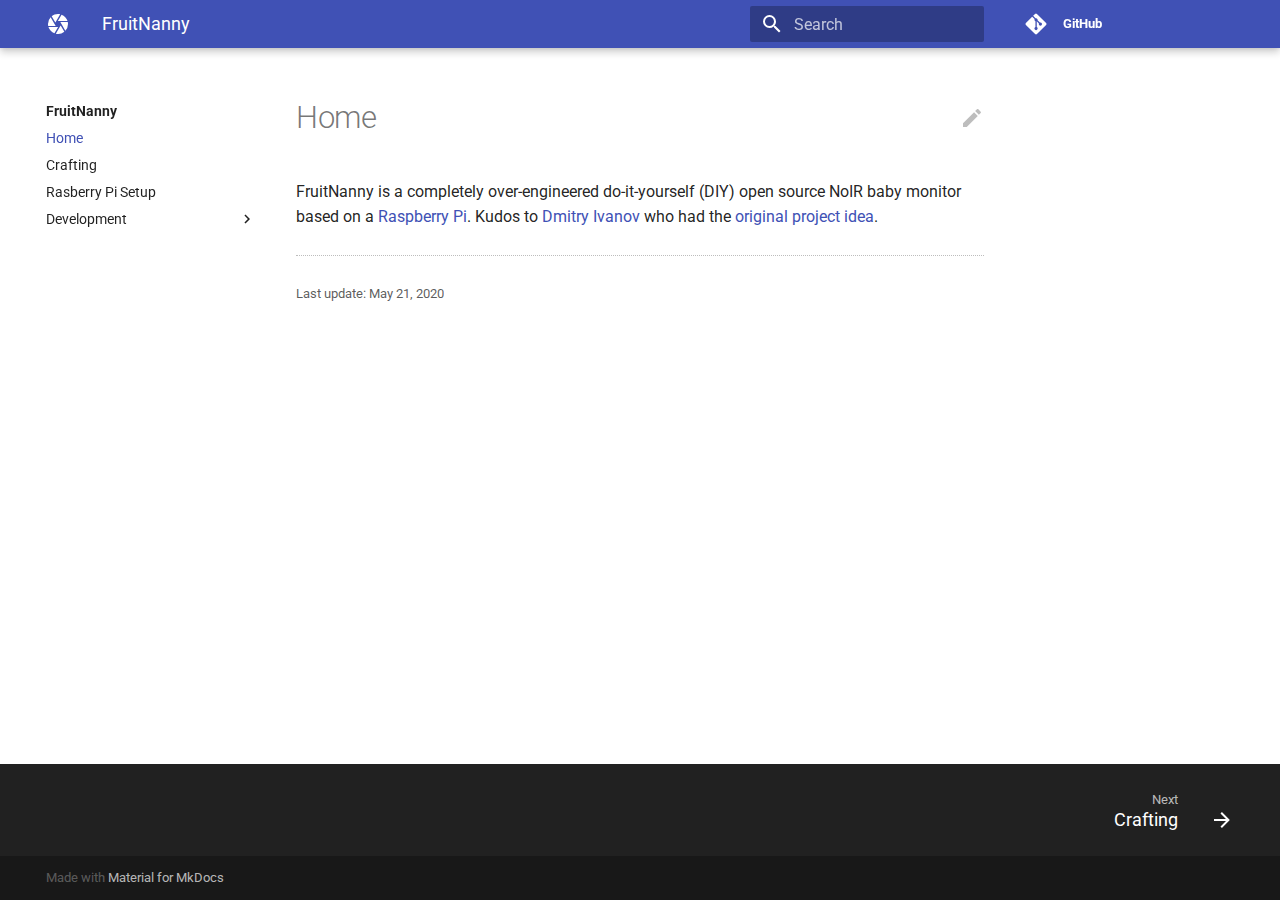
==== commit 1ec630f9: "Publish commit e5fc01ee803c2a0a5d8f718b48ee2faf42d5bf48" ====
--- a/index.html
+++ b/index.html
@@ -276,7 +276,7 @@
             <article class="md-content__inner md-typeset">
               
                 
-                  <a href="https://github.com/fruitnanny/fruitnanny.github.io/edit/docs/source/index.md" title="Edit this page" class="md-content__button md-icon">
+                  <a href="https://github.com/fruitnanny/fruitnanny.github.io/edit/source/docs/index.md" title="Edit this page" class="md-content__button md-icon">
                     <svg xmlns="http://www.w3.org/2000/svg" viewBox="0 0 24 24"><path d="M20.71 7.04c.39-.39.39-1.04 0-1.41l-2.34-2.34c-.37-.39-1.02-.39-1.41 0l-1.84 1.83 3.75 3.75M3 17.25V21h3.75L17.81 9.93l-3.75-3.75L3 17.25z"/></svg>
                   </a>
                 
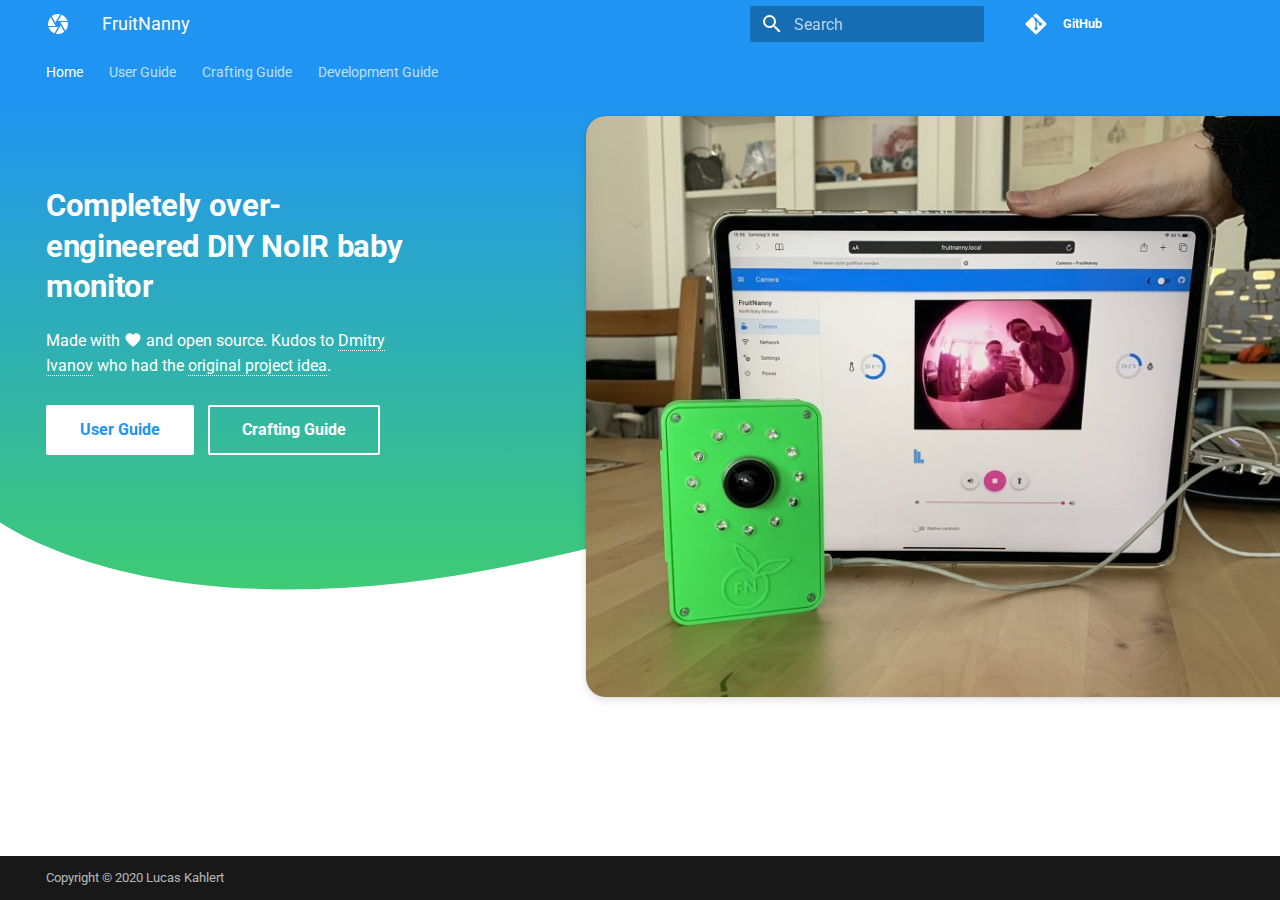
==== commit 2ccfc10d: "Publish commit 06ac283dbdd29cefbff45846384d331982121145" ====
--- a/index.html
+++ b/index.html
@@ -9,7 +9,7 @@
       <meta name="viewport" content="width=device-width,initial-scale=1">
       
       
-        <link rel="canonical" href="https://fruitnanny.github.com/">
+        <link rel="canonical" href="https://fruitnanny.github.io/">
       
       
       <link rel="shortcut icon" href="images/favicon.png">
@@ -17,12 +17,18 @@
     
     
       
-        <title>FruitNanny</title>
+        <title>Home</title>
       
     
     
       <link rel="stylesheet" href="assets/stylesheets/main.4b9ffd7b.min.css">
       
+        <link rel="stylesheet" href="assets/stylesheets/palette.b79bcd20.min.css">
+      
+      
+        
+        
+        <meta name="theme-color" content="#2196f3">
       
     
     
@@ -35,6 +41,8 @@
     
     
     
+      <link rel="stylesheet" href="css/extra.css">
+    
     
       
     
@@ -42,7 +50,9 @@
   </head>
   
   
-    <body dir="ltr">
+    
+    
+    <body dir="ltr" data-md-color-primary="blue" data-md-color-accent="pink">
   
     <input class="md-toggle" data-md-toggle="drawer" type="checkbox" id="__drawer" autocomplete="off">
     <input class="md-toggle" data-md-toggle="search" type="checkbox" id="__search" autocomplete="off">
@@ -56,7 +66,7 @@
     
       <header class="md-header" data-md-component="header">
   <nav class="md-header-nav md-grid" aria-label="Header">
-    <a href="https://fruitnanny.github.com/" title="FruitNanny" class="md-header-nav__button md-logo" aria-label="FruitNanny">
+    <a href="https://fruitnanny.github.io/" title="FruitNanny" class="md-header-nav__button md-logo" aria-label="FruitNanny">
       
   
   <svg xmlns="http://www.w3.org/2000/svg" viewBox="0 0 24 24"><path d="M13.73 15l-3.9 6.76a9.984 9.984 0 008.49-2.01l-3.66-6.35M2.46 15c.92 2.92 3.15 5.26 5.99 6.34L12.12 15m-3.58-3l-3.9-6.75A9.855 9.855 0 002 12c0 .68.07 1.35.2 2h7.49m12.11-4h-7.49l.29.5 4.76 8.25A9.93 9.93 0 0022 12c0-.69-.07-1.36-.2-2m-.26-1c-.92-2.93-3.15-5.26-5.99-6.34L11.88 9M9.4 10.5l4.77-8.26C13.47 2.09 12.75 2 12 2c-2.4 0-4.6.84-6.32 2.25l3.66 6.35.06-.1z"/></svg>
@@ -132,8 +142,255 @@
         
       
       
-        
-      
+	
+        
+          
+
+<nav class="md-tabs" aria-label="Tabs" data-md-component="tabs">
+  <div class="md-tabs__inner md-grid">
+    <ul class="md-tabs__list">
+      
+        
+  <li class="md-tabs__item">
+    
+      <a href="." class="md-tabs__link md-tabs__link--active">
+        Home
+      </a>
+    
+  </li>
+
+      
+        
+  
+  
+    <li class="md-tabs__item">
+      
+        <a href="user/getting-started/" class="md-tabs__link">
+          User Guide
+        </a>
+      
+    </li>
+  
+
+      
+        
+  
+  
+    <li class="md-tabs__item">
+      
+        <a href="crafting/" class="md-tabs__link">
+          Crafting Guide
+        </a>
+      
+    </li>
+  
+
+      
+        
+  
+  
+    <li class="md-tabs__item">
+      
+        <a href="development/api/" class="md-tabs__link">
+          Development Guide
+        </a>
+      
+    </li>
+  
+
+      
+    </ul>
+  </div>
+</nav>
+        
+      
+
+	<!-- Additional styles for landing page -->
+	<style>
+		:root {
+			--secondary-color: #46d954;
+		}
+
+		/* Application header should be static for the landing page */
+		.md-header {
+			position: initial;
+		}
+
+		/* Remove spacing, as we cannot hide it completely */
+		.md-main__inner {
+			margin: 0;
+		}
+
+		/* Hide main content for now */
+		.md-content {
+			display: none;
+		}
+
+		/* Gradient background + blob */
+		.tx-container {
+			padding-top: 1rem;
+			background:
+				url("data:image/svg+xml;utf8,<svg xmlns='http://www.w3.org/2000/svg' viewBox='0 0 1123 258'><path d='M 1124,0 V 258 H 0 V 80 c 0,0 82,59 250,59 C 530,140 723,2 1124,2 Z' style='fill: white' /></svg>") no-repeat bottom,
+				linear-gradient(
+					to bottom,
+					var(--md-primary-fg-color),
+					var(--secondary-color) 99%,
+					white 99%
+				);
+		}
+
+		/* Hero image */
+		.hero-image {
+			border-radius: 1rem;
+			margin-bottom: 1rem;
+		}
+
+		/* Set inverted text color on hero */
+		.tx-hero {
+			margin: 0 .8rem;
+			color: var(--md-primary-bg-color);
+		}
+
+		/* Make main headline thicker */
+		.tx-hero h1 {
+			margin-bottom: 1rem;
+			color: currentColor;
+			font-weight: 700;
+		}
+
+		/* Ensure that blob doesn't overlap buttons */
+		.tx-hero__content {
+			padding-bottom: 6rem;
+		}
+
+		/* Use typography instead of color to emphasize links */
+		.tx-hero__content a,
+		.tx-hero__content a:hover {
+			color: white;
+			border-bottom: 1px dotted;
+		}
+
+		/* Adjust spacing of buttons and invert them */
+		.tx-hero .md-button {
+			margin-top: .5rem;
+			margin-right: .5rem;
+			color: var(--md-primary-bg-color);
+		}
+
+		/* Invert primary button */
+		.tx-hero .md-button--primary {
+			background-color: var(--md-primary-bg-color);
+			color: var(--md-primary-fg-color);
+			border-color: var(--md-primary-bg-color);
+		}
+
+		/* Invert hover and focus button states */
+		.tx-hero .md-button:hover,
+		.tx-hero .md-button:focus {
+			background-color: var(--md-primary-fg-color);
+			color: var(--md-default-bg-color);
+			border-color: var(--md-primary-fg-color);
+		}
+
+		/* [mobile portrait -]: Adjust headline */
+		@media screen and (max-width: 30em) {
+
+			/* Make main headline smaller */
+			.tx-hero h1 {
+				font-size: 1.4rem;
+			}
+		}
+
+		/* [tablet landscape +]: Display content and image next to each other */
+		@media screen and (min-width: 60em) {
+
+			/* Hide table of contents */
+			.md-sidebar--secondary {
+				display: none;
+			}
+
+			/* Use flex layout to align items */
+			.tx-hero {
+				display: flex;
+				align-items: stretch;
+			}
+
+			/* Increase bottom spacing and set dimensions */
+			.tx-hero__content {
+				max-width: 19rem;
+				margin-top: 3.5rem;
+				padding-bottom: 14vw;
+			}
+
+			/* Swap with teaser and set dimensions */
+			.tx-hero__image {
+				width: 38rem;
+				order: 1;
+				transform: translateX(4rem);
+			}
+		}
+
+		/* [screen +]: Adjust spacing */
+		@media screen and (min-width: 76.25em) {
+
+			/* Hide navigation */
+			.md-sidebar--primary {
+				display: none;
+			}
+
+			/* Ensure the image aligns with the repository information */
+			.tx-hero__image {
+				transform: translateX(8rem);
+			}
+		}
+	</style>
+
+	<!-- Hero for landing page -->
+	<section class="tx-container">
+		<div class="md-grid md-typeset">
+			<div class="tx-hero">
+
+				<!-- Hero image -->
+				<div class="tx-hero__image">
+					<img
+						class="hero-image"
+						src="images/overview.jpeg"
+						alt="FruitNanny with web UI"
+						draggable="false"
+					>
+				</div>
+
+				<!-- Hero content -->
+				<div class="tx-hero__content">
+					
+					<h1>Completely over-engineered DIY NoIR baby monitor</h1>
+					
+					<p>
+						Made with
+						<span class="twemoji">
+							<svg xmlns="http://www.w3.org/2000/svg" viewBox="0 0 24 24"><path d="M12 21.35l-1.45-1.32C5.4 15.36 2 12.27 2 8.5 2 5.41 4.42 3 7.5 3c1.74 0 3.41.81 4.5 2.08C13.09 3.81 14.76 3 16.5 3 19.58 3 22 5.41 22 8.5c0 3.77-3.4 6.86-8.55 11.53L12 21.35z"></path></svg>
+						</span>
+						and open source. Kudos to <a href="https://github.com/ivadim/fruitnanny">Dmitry Ivanov</a>
+						who had the <a href="https://ivadim.github.io/2017-08-21-fruitnanny/">original project idea</a>.
+					</p>
+					<a
+						href="user/getting-started/"
+						title="Getting Started"
+						class="md-button md-button--primary"
+					>
+						User Guide
+					</a>
+					<a
+						href="crafting/"
+						class="md-button"
+					>
+						Crafting Guide
+					</a>
+				</div>
+			</div>
+		</div>
+	</section>
+
       <main class="md-main" data-md-component="main">
         <div class="md-main__inner md-grid">
           
@@ -143,7 +400,7 @@
                   <div class="md-sidebar__inner">
                     <nav class="md-nav md-nav--primary" aria-label="Navigation" data-md-level="0">
   <label class="md-nav__title" for="__drawer">
-    <a href="https://fruitnanny.github.com/" title="FruitNanny" class="md-nav__button md-logo" aria-label="FruitNanny">
+    <a href="https://fruitnanny.github.io/" title="FruitNanny" class="md-nav__button md-logo" aria-label="FruitNanny">
       
   
   <svg xmlns="http://www.w3.org/2000/svg" viewBox="0 0 24 24"><path d="M13.73 15l-3.9 6.76a9.984 9.984 0 008.49-2.01l-3.66-6.35M2.46 15c.92 2.92 3.15 5.26 5.99 6.34L12.12 15m-3.58-3l-3.9-6.75A9.855 9.855 0 002 12c0 .68.07 1.35.2 2h7.49m12.11-4h-7.49l.29.5 4.76 8.25A9.93 9.93 0 0022 12c0-.69-.07-1.36-.2-2m-.26-1c-.92-2.93-3.15-5.26-5.99-6.34L11.88 9M9.4 10.5l4.77-8.26C13.47 2.09 12.75 2 12 2c-2.4 0-4.6.84-6.32 2.25l3.66 6.35.06-.1z"/></svg>
@@ -191,46 +448,118 @@
       
 
 
-  <li class="md-nav__item">
-    <a href="crafting/" title="Crafting" class="md-nav__link">
-      Crafting
-    </a>
-  </li>
-
-    
-      
-      
-      
-
-
-  <li class="md-nav__item">
-    <a href="setup/" title="Rasberry Pi Setup" class="md-nav__link">
-      Rasberry Pi Setup
-    </a>
-  </li>
-
-    
-      
-      
-      
-
-
   <li class="md-nav__item md-nav__item--nested">
     
-      <input class="md-nav__toggle md-toggle" data-md-toggle="nav-4" type="checkbox" id="nav-4">
-    
-    <label class="md-nav__link" for="nav-4">
-      Development
+      <input class="md-nav__toggle md-toggle" data-md-toggle="nav-2" type="checkbox" id="nav-2">
+    
+    <label class="md-nav__link" for="nav-2">
+      User Guide
       <span class="md-nav__icon md-icon">
         <svg xmlns="http://www.w3.org/2000/svg" viewBox="0 0 24 24"><path d="M8.59 16.58L13.17 12 8.59 7.41 10 6l6 6-6 6-1.41-1.42z"/></svg>
       </span>
     </label>
-    <nav class="md-nav" aria-label="Development" data-md-level="1">
+    <nav class="md-nav" aria-label="User Guide" data-md-level="1">
+      <label class="md-nav__title" for="nav-2">
+        <span class="md-nav__icon md-icon">
+          <svg xmlns="http://www.w3.org/2000/svg" viewBox="0 0 24 24"><path d="M20 11v2H8l5.5 5.5-1.42 1.42L4.16 12l7.92-7.92L13.5 5.5 8 11h12z"/></svg>
+        </span>
+        User Guide
+      </label>
+      <ul class="md-nav__list" data-md-scrollfix>
+        
+        
+          
+          
+          
+
+
+  <li class="md-nav__item">
+    <a href="user/getting-started/" title="Getting Started" class="md-nav__link">
+      Getting Started
+    </a>
+  </li>
+
+        
+      </ul>
+    </nav>
+  </li>
+
+    
+      
+      
+      
+
+
+  <li class="md-nav__item md-nav__item--nested">
+    
+      <input class="md-nav__toggle md-toggle" data-md-toggle="nav-3" type="checkbox" id="nav-3">
+    
+    <label class="md-nav__link" for="nav-3">
+      Crafting Guide
+      <span class="md-nav__icon md-icon">
+        <svg xmlns="http://www.w3.org/2000/svg" viewBox="0 0 24 24"><path d="M8.59 16.58L13.17 12 8.59 7.41 10 6l6 6-6 6-1.41-1.42z"/></svg>
+      </span>
+    </label>
+    <nav class="md-nav" aria-label="Crafting Guide" data-md-level="1">
+      <label class="md-nav__title" for="nav-3">
+        <span class="md-nav__icon md-icon">
+          <svg xmlns="http://www.w3.org/2000/svg" viewBox="0 0 24 24"><path d="M20 11v2H8l5.5 5.5-1.42 1.42L4.16 12l7.92-7.92L13.5 5.5 8 11h12z"/></svg>
+        </span>
+        Crafting Guide
+      </label>
+      <ul class="md-nav__list" data-md-scrollfix>
+        
+        
+          
+          
+          
+
+
+  <li class="md-nav__item">
+    <a href="crafting/" title="Crafting" class="md-nav__link">
+      Crafting
+    </a>
+  </li>
+
+        
+          
+          
+          
+
+
+  <li class="md-nav__item">
+    <a href="setup/" title="Rasberry Pi Setup" class="md-nav__link">
+      Rasberry Pi Setup
+    </a>
+  </li>
+
+        
+      </ul>
+    </nav>
+  </li>
+
+    
+      
+      
+      
+
+
+  <li class="md-nav__item md-nav__item--nested">
+    
+      <input class="md-nav__toggle md-toggle" data-md-toggle="nav-4" type="checkbox" id="nav-4">
+    
+    <label class="md-nav__link" for="nav-4">
+      Development Guide
+      <span class="md-nav__icon md-icon">
+        <svg xmlns="http://www.w3.org/2000/svg" viewBox="0 0 24 24"><path d="M8.59 16.58L13.17 12 8.59 7.41 10 6l6 6-6 6-1.41-1.42z"/></svg>
+      </span>
+    </label>
+    <nav class="md-nav" aria-label="Development Guide" data-md-level="1">
       <label class="md-nav__title" for="nav-4">
         <span class="md-nav__icon md-icon">
           <svg xmlns="http://www.w3.org/2000/svg" viewBox="0 0 24 24"><path d="M20 11v2H8l5.5 5.5-1.42 1.42L4.16 12l7.92-7.92L13.5 5.5 8 11h12z"/></svg>
         </span>
-        Development
+        Development Guide
       </label>
       <ul class="md-nav__list" data-md-scrollfix>
         
@@ -275,35 +604,6 @@
           <div class="md-content">
             <article class="md-content__inner md-typeset">
               
-                
-                  <a href="https://github.com/fruitnanny/fruitnanny.github.io/edit/source/docs/index.md" title="Edit this page" class="md-content__button md-icon">
-                    <svg xmlns="http://www.w3.org/2000/svg" viewBox="0 0 24 24"><path d="M20.71 7.04c.39-.39.39-1.04 0-1.41l-2.34-2.34c-.37-.39-1.02-.39-1.41 0l-1.84 1.83 3.75 3.75M3 17.25V21h3.75L17.81 9.93l-3.75-3.75L3 17.25z"/></svg>
-                  </a>
-                
-                
-                  
-                
-                
-                  <h1>Home</h1>
-                
-                <p>FruitNanny is a completely over-engineered do-it-yourself (DIY) open source NoIR baby monitor based on a
-<a href="https://www.raspberrypi.org/">Raspberry Pi</a>. Kudos to <a href="https://github.com/ivadim/fruitnanny">Dmitry Ivanov</a>
-who had the <a href="https://ivadim.github.io/2017-08-21-fruitnanny/">original project idea</a>.</p>
-                
-                  
-                    
-
-<hr>
-<div class="md-source-date">
-  <small>
-    
-      Last update: May 21, 2020
-    
-  </small>
-</div>
-                  
-                
-              
               
                 
 
@@ -314,44 +614,18 @@
         </div>
       </main>
       
-        
-<footer class="md-footer">
-  
-    <div class="md-footer-nav">
-      <nav class="md-footer-nav__inner md-grid" aria-label="Footer">
-        
-        
-          <a href="crafting/" title="Crafting" class="md-footer-nav__link md-footer-nav__link--next" rel="next">
-            <div class="md-footer-nav__title">
-              <div class="md-ellipsis">
-                <span class="md-footer-nav__direction">
-                  Next
-                </span>
-                Crafting
-              </div>
-            </div>
-            <div class="md-footer-nav__button md-icon">
-              <svg xmlns="http://www.w3.org/2000/svg" viewBox="0 0 24 24"><path d="M4 11v2h12l-5.5 5.5 1.42 1.42L19.84 12l-7.92-7.92L10.5 5.5 16 11H4z"/></svg>
-            </div>
-          </a>
-        
-      </nav>
-    </div>
-  
-  <div class="md-footer-meta md-typeset">
-    <div class="md-footer-meta__inner md-grid">
-      <div class="md-footer-copyright">
-        
-        Made with
-        <a href="https://squidfunk.github.io/mkdocs-material/" target="_blank" rel="noopener">
-          Material for MkDocs
-        </a>
-      </div>
-      
-    </div>
-  </div>
-</footer>
-      
+	<footer class="md-footer">
+		<div class="md-footer-meta md-typeset">
+			<div class="md-footer-meta__inner md-grid">
+				<div class="md-footer-copyright">
+					<div class="md-footer-copyright__highlight">
+						Copyright © 2020 Lucas Kahlert
+					</div>
+				</div>
+			</div>
+		</div>
+	</footer>
+
     </div>
     
       <script src="assets/javascripts/vendor.a0c4167b.min.js"></script>
@@ -360,7 +634,7 @@
       <script>
         app = initialize({
           base: ".",
-          features: [],
+          features: ["tabs"],
           search: Object.assign({
             worker: "assets/javascripts/worker/search.37585f48.min.js"
           }, typeof search !== "undefined" && search)
--- a/assets/stylesheets/palette.b79bcd20.min.css
+++ b/assets/stylesheets/palette.b79bcd20.min.css
@@ -0,0 +1,3 @@
+[data-md-color-primary=red]{--md-primary-fg-color: hsla(1deg, 83%, 63%, 1);--md-primary-fg-color--light: hsla(0deg, 73%, 77%, 1);--md-primary-fg-color--dark: hsla(1deg, 77%, 55%, 1);--md-primary-bg-color: var(--md-default-bg-color);--md-primary-bg-color--light: var(--md-default-bg-color--light)}[data-md-color-primary=pink]{--md-primary-fg-color: hsla(340deg, 82%, 52%, 1);--md-primary-fg-color--light: hsla(340deg, 82%, 76%, 1);--md-primary-fg-color--dark: hsla(336deg, 78%, 43%, 1);--md-primary-bg-color: var(--md-default-bg-color);--md-primary-bg-color--light: var(--md-default-bg-color--light)}[data-md-color-primary=purple]{--md-primary-fg-color: hsla(291deg, 47%, 51%, 1);--md-primary-fg-color--light: hsla(291deg, 47%, 71%, 1);--md-primary-fg-color--dark: hsla(287deg, 65%, 40%, 1);--md-primary-bg-color: var(--md-default-bg-color);--md-primary-bg-color--light: var(--md-default-bg-color--light)}[data-md-color-primary=deep-purple]{--md-primary-fg-color: hsla(262deg, 47%, 55%, 1);--md-primary-fg-color--light: hsla(261deg, 46%, 74%, 1);--md-primary-fg-color--dark: hsla(262deg, 52%, 47%, 1);--md-primary-bg-color: var(--md-default-bg-color);--md-primary-bg-color--light: var(--md-default-bg-color--light)}[data-md-color-primary=indigo]{--md-primary-fg-color: hsla(231deg, 48%, 48%, 1);--md-primary-fg-color--light: hsla(231deg, 44%, 74%, 1);--md-primary-fg-color--dark: hsla(232deg, 54%, 41%, 1);--md-primary-bg-color: var(--md-default-bg-color);--md-primary-bg-color--light: var(--md-default-bg-color--light)}[data-md-color-primary=blue]{--md-primary-fg-color: hsla(207deg, 90%, 54%, 1);--md-primary-fg-color--light: hsla(207deg, 90%, 77%, 1);--md-primary-fg-color--dark: hsla(210deg, 79%, 46%, 1);--md-primary-bg-color: var(--md-default-bg-color);--md-primary-bg-color--light: var(--md-default-bg-color--light)}[data-md-color-primary=light-blue]{--md-primary-fg-color: hsla(199deg, 98%, 48%, 1);--md-primary-fg-color--light: hsla(199deg, 92%, 74%, 1);--md-primary-fg-color--dark: hsla(201deg, 98%, 41%, 1);--md-primary-bg-color: var(--md-default-bg-color);--md-primary-bg-color--light: var(--md-default-bg-color--light)}[data-md-color-primary=cyan]{--md-primary-fg-color: hsla(187deg, 100%, 42%, 1);--md-primary-fg-color--light: hsla(187deg, 72%, 71%, 1);--md-primary-fg-color--dark: hsla(186deg, 100%, 33%, 1);--md-primary-bg-color: var(--md-default-bg-color);--md-primary-bg-color--light: var(--md-default-bg-color--light)}[data-md-color-primary=teal]{--md-primary-fg-color: hsla(174deg, 100%, 29%, 1);--md-primary-fg-color--light: hsla(174deg, 42%, 65%, 1);--md-primary-fg-color--dark: hsla(173deg, 100%, 24%, 1);--md-primary-bg-color: var(--md-default-bg-color);--md-primary-bg-color--light: var(--md-default-bg-color--light)}[data-md-color-primary=green]{--md-primary-fg-color: hsla(122deg, 39%, 49%, 1);--md-primary-fg-color--light: hsla(122deg, 37%, 74%, 1);--md-primary-fg-color--dark: hsla(123deg, 43%, 39%, 1);--md-primary-bg-color: var(--md-default-bg-color);--md-primary-bg-color--light: var(--md-default-bg-color--light)}[data-md-color-primary=light-green]{--md-primary-fg-color: hsla(88deg, 50%, 53%, 1);--md-primary-fg-color--light: hsla(88deg, 50%, 76%, 1);--md-primary-fg-color--dark: hsla(92deg, 48%, 42%, 1);--md-primary-bg-color: var(--md-default-bg-color);--md-primary-bg-color--light: var(--md-default-bg-color--light)}[data-md-color-primary=lime]{--md-primary-fg-color: hsla(66deg, 70%, 54%, 1);--md-primary-fg-color--light: hsla(66deg, 71%, 77%, 1);--md-primary-fg-color--dark: hsla(62deg, 61%, 44%, 1);--md-primary-bg-color: var(--md-default-fg-color);--md-primary-bg-color--light: var(--md-default-fg-color--light)}[data-md-color-primary=yellow]{--md-primary-fg-color: hsla(54deg, 100%, 62%, 1);--md-primary-fg-color--light: hsla(54deg, 100%, 81%, 1);--md-primary-fg-color--dark: hsla(43deg, 96%, 58%, 1);--md-primary-bg-color: var(--md-default-fg-color);--md-primary-bg-color--light: var(--md-default-fg-color--light)}[data-md-color-primary=amber]{--md-primary-fg-color: hsla(45deg, 100%, 51%, 1);--md-primary-fg-color--light: hsla(45deg, 100%, 75%, 1);--md-primary-fg-color--dark: hsla(38deg, 100%, 50%, 1);--md-primary-bg-color: var(--md-default-fg-color);--md-primary-bg-color--light: var(--md-default-fg-color--light)}[data-md-color-primary=orange]{--md-primary-fg-color: hsla(36deg, 100%, 57%, 1);--md-primary-fg-color--light: hsla(36deg, 100%, 75%, 1);--md-primary-fg-color--dark: hsla(33deg, 100%, 49%, 1);--md-primary-bg-color: var(--md-default-fg-color);--md-primary-bg-color--light: var(--md-default-fg-color--light)}[data-md-color-primary=deep-orange]{--md-primary-fg-color: hsla(14deg, 100%, 63%, 1);--md-primary-fg-color--light: hsla(14deg, 100%, 78%, 1);--md-primary-fg-color--dark: hsla(14deg, 91%, 54%, 1);--md-primary-bg-color: var(--md-default-bg-color);--md-primary-bg-color--light: var(--md-default-bg-color--light)}[data-md-color-primary=brown]{--md-primary-fg-color: hsla(16deg, 25%, 38%, 1);--md-primary-fg-color--light: hsla(15deg, 15%, 69%, 1);--md-primary-fg-color--dark: hsla(14deg, 26%, 29%, 1);--md-primary-bg-color: var(--md-default-bg-color);--md-primary-bg-color--light: var(--md-default-bg-color--light)}[data-md-color-primary=grey]{--md-primary-fg-color: hsla(0deg, 0%, 46%, 1);--md-primary-fg-color--light: hsla(0deg, 0%, 93%, 1);--md-primary-fg-color--dark: hsla(0deg, 0%, 38%, 1);--md-primary-bg-color: var(--md-default-bg-color);--md-primary-bg-color--light: var(--md-default-bg-color--light)}[data-md-color-primary=blue-grey]{--md-primary-fg-color: hsla(199deg, 18%, 40%, 1);--md-primary-fg-color--light: hsla(200deg, 15%, 73%, 1);--md-primary-fg-color--dark: hsla(199deg, 18%, 33%, 1);--md-primary-bg-color: var(--md-default-bg-color);--md-primary-bg-color--light: var(--md-default-bg-color--light)}[data-md-color-primary=white]{--md-primary-fg-color: hsla(231deg, 48%, 48%, 1);--md-primary-fg-color--light: hsla(230deg, 44%, 64%, 1);--md-primary-fg-color--dark: hsla(232deg, 54%, 41%, 1);--md-primary-bg-color: var(--md-default-bg-color);--md-primary-bg-color--light: var(--md-default-bg-color--light)}[data-md-color-primary=white] .md-header{color:var(--md-default-fg-color);background-color:var(--md-default-bg-color)}[data-md-color-primary=white] .md-hero{color:var(--md-default-fg-color);background-color:var(--md-default-bg-color)}[data-md-color-primary=white] .md-hero--expand{border-bottom:.05rem solid var(--md-default-fg-color--lightest)}@media screen and (max-width: 59.9375em){[data-md-color-primary=white] .md-nav__source{color:var(--md-default-fg-color);background-color:var(--md-default-fg-color--lightest)}}@media screen and (min-width: 60em){[data-md-color-primary=white] .md-search__input{background-color:var(--md-default-fg-color--lightest)}[data-md-color-primary=white] .md-search__input+.md-search__icon{color:var(--md-default-fg-color)}[data-md-color-primary=white] .md-search__input::-webkit-input-placeholder{color:var(--md-default-fg-color--light)}[data-md-color-primary=white] .md-search__input::-moz-placeholder{color:var(--md-default-fg-color--light)}[data-md-color-primary=white] .md-search__input::-ms-input-placeholder{color:var(--md-default-fg-color--light)}[data-md-color-primary=white] .md-search__input::placeholder{color:var(--md-default-fg-color--light)}[data-md-color-primary=white] .md-search__input:hover{background-color:var(--md-default-fg-color--lighter)}}@media screen and (max-width: 76.1875em){html [data-md-color-primary=white] .md-nav--primary .md-nav__title[for=__drawer]{color:var(--md-default-fg-color);background-color:var(--md-default-bg-color)}[data-md-color-primary=white] .md-hero{border-bottom:.05rem solid var(--md-default-fg-color--lightest)}}@media screen and (min-width: 76.25em){[data-md-color-primary=white] .md-tabs{color:var(--md-default-fg-color);background-color:var(--md-default-bg-color);border-bottom:.05rem solid var(--md-default-fg-color--lightest)}}[data-md-color-primary=black]{--md-primary-fg-color: hsla(231deg, 48%, 48%, 1);--md-primary-fg-color--light: hsla(230deg, 44%, 64%, 1);--md-primary-fg-color--dark: hsla(232deg, 54%, 41%, 1);--md-primary-bg-color: var(--md-default-bg-color);--md-primary-bg-color--light: var(--md-default-bg-color--light)}[data-md-color-primary=black] .md-header{background-color:#000}[data-md-color-primary=black] .md-hero{background-color:#000}@media screen and (max-width: 59.9375em){[data-md-color-primary=black] .md-nav__source{background-color:var(--md-default-fg-color)}}@media screen and (min-width: 60em){[data-md-color-primary=black] .md-search__input{background-color:var(--md-default-bg-color--lighter)}[data-md-color-primary=black] .md-search__input:hover{background-color:var(--md-default-bg-color--lightest)}}@media screen and (max-width: 76.1875em){html [data-md-color-primary=black] .md-nav--primary .md-nav__title[for=__drawer]{background-color:#000}}@media screen and (min-width: 76.25em){[data-md-color-primary=black] .md-tabs{background-color:#000}}[data-md-color-accent=red]{--md-accent-fg-color: hsla(348deg, 100%, 55%, 1);--md-accent-fg-color--transparent: hsla(348deg, 100%, 55%, 0.1);--md-accent-bg-color: var(--md-default-bg-color);--md-accent-bg-color--light: var(--md-default-bg-color--light)}[data-md-color-accent=pink]{--md-accent-fg-color: hsla(339deg, 100%, 48%, 1);--md-accent-fg-color--transparent: hsla(339deg, 100%, 48%, 0.1);--md-accent-bg-color: var(--md-default-bg-color);--md-accent-bg-color--light: var(--md-default-bg-color--light)}[data-md-color-accent=purple]{--md-accent-fg-color: hsla(291deg, 96%, 62%, 1);--md-accent-fg-color--transparent: hsla(291deg, 96%, 62%, 0.1);--md-accent-bg-color: var(--md-default-bg-color);--md-accent-bg-color--light: var(--md-default-bg-color--light)}[data-md-color-accent=deep-purple]{--md-accent-fg-color: hsla(256deg, 100%, 65%, 1);--md-accent-fg-color--transparent: hsla(256deg, 100%, 65%, 0.1);--md-accent-bg-color: var(--md-default-bg-color);--md-accent-bg-color--light: var(--md-default-bg-color--light)}[data-md-color-accent=indigo]{--md-accent-fg-color: hsla(231deg, 99%, 66%, 1);--md-accent-fg-color--transparent: hsla(231deg, 99%, 66%, 0.1);--md-accent-bg-color: var(--md-default-bg-color);--md-accent-bg-color--light: var(--md-default-bg-color--light)}[data-md-color-accent=blue]{--md-accent-fg-color: hsla(218deg, 100%, 63%, 1);--md-accent-fg-color--transparent: hsla(218deg, 100%, 63%, 0.1);--md-accent-bg-color: var(--md-default-bg-color);--md-accent-bg-color--light: var(--md-default-bg-color--light)}[data-md-color-accent=light-blue]{--md-accent-fg-color: hsla(203deg, 100%, 46%, 1);--md-accent-fg-color--transparent: hsla(203deg, 100%, 46%, 0.1);--md-accent-bg-color: var(--md-default-bg-color);--md-accent-bg-color--light: var(--md-default-bg-color--light)}[data-md-color-accent=cyan]{--md-accent-fg-color: hsla(188deg, 100%, 42%, 1);--md-accent-fg-color--transparent: hsla(188deg, 100%, 42%, 0.1);--md-accent-bg-color: var(--md-default-bg-color);--md-accent-bg-color--light: var(--md-default-bg-color--light)}[data-md-color-accent=teal]{--md-accent-fg-color: hsla(172deg, 100%, 37%, 1);--md-accent-fg-color--transparent: hsla(172deg, 100%, 37%, 0.1);--md-accent-bg-color: var(--md-default-bg-color);--md-accent-bg-color--light: var(--md-default-bg-color--light)}[data-md-color-accent=green]{--md-accent-fg-color: hsla(145deg, 100%, 39%, 1);--md-accent-fg-color--transparent: hsla(145deg, 100%, 39%, 0.1);--md-accent-bg-color: var(--md-default-bg-color);--md-accent-bg-color--light: var(--md-default-bg-color--light)}[data-md-color-accent=light-green]{--md-accent-fg-color: hsla(97deg, 81%, 48%, 1);--md-accent-fg-color--transparent: hsla(97deg, 81%, 48%, 0.1);--md-accent-bg-color: var(--md-default-bg-color);--md-accent-bg-color--light: var(--md-default-bg-color--light)}[data-md-color-accent=lime]{--md-accent-fg-color: hsla(75deg, 100%, 46%, 1);--md-accent-fg-color--transparent: hsla(75deg, 100%, 46%, 0.1);--md-accent-bg-color: var(--md-default-fg-color);--md-accent-bg-color--light: var(--md-default-fg-color--light)}[data-md-color-accent=yellow]{--md-accent-fg-color: hsla(50deg, 100%, 50%, 1);--md-accent-fg-color--transparent: hsla(50deg, 100%, 50%, 0.1);--md-accent-bg-color: var(--md-default-fg-color);--md-accent-bg-color--light: var(--md-default-fg-color--light)}[data-md-color-accent=amber]{--md-accent-fg-color: hsla(40deg, 100%, 50%, 1);--md-accent-fg-color--transparent: hsla(40deg, 100%, 50%, 0.1);--md-accent-bg-color: var(--md-default-fg-color);--md-accent-bg-color--light: var(--md-default-fg-color--light)}[data-md-color-accent=orange]{--md-accent-fg-color: hsla(34deg, 100%, 50%, 1);--md-accent-fg-color--transparent: hsla(34deg, 100%, 50%, 0.1);--md-accent-bg-color: var(--md-default-fg-color);--md-accent-bg-color--light: var(--md-default-fg-color--light)}[data-md-color-accent=deep-orange]{--md-accent-fg-color: hsla(14deg, 100%, 63%, 1);--md-accent-fg-color--transparent: hsla(14deg, 100%, 63%, 0.1);--md-accent-bg-color: var(--md-default-bg-color);--md-accent-bg-color--light: var(--md-default-bg-color--light)}
+
+/*# sourceMappingURL=palette.b79bcd20.min.css.map*/--- a/css/extra.css
+++ b/css/extra.css
@@ -0,0 +1,24 @@
+/* Clear floating elements for each headline */
+h1, h2, h3, h4, h5, h6 {
+	clear: both;
+}
+
+/* Elevate images and rounded corners */
+img {
+	box-shadow: 0 .2rem .5rem rgba(0,0,0,.1),0 0 .1rem rgba(0,0,0,.2);
+	border-radius: 0.1rem;
+}
+
+/* Center all images inside content block */
+.md-content img {
+	display: block;
+	margin-left: auto;
+	margin-right: auto;
+
+}
+
+img.float-right {
+	width: 30%;
+	float: right;
+	margin-left: 1rem;
+}
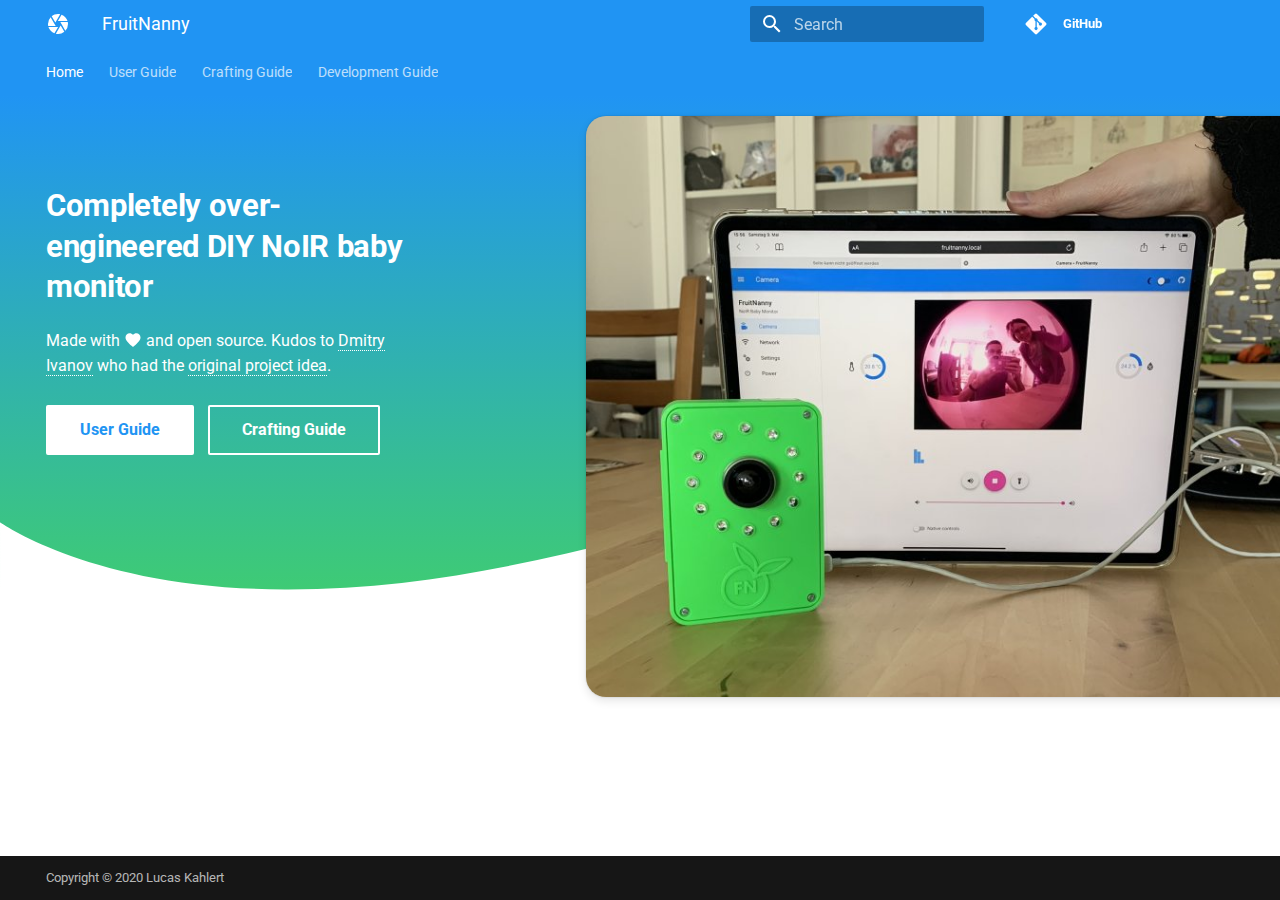
==== commit e1b8b9d9: "Publish commit 61e80c80467b9716e8cc4a8607e21a01980977be" ====
--- a/index.html
+++ b/index.html
@@ -13,7 +13,7 @@
       
       
       <link rel="shortcut icon" href="images/favicon.png">
-      <meta name="generator" content="mkdocs-1.1.1, mkdocs-material-5.1.6">
+      <meta name="generator" content="mkdocs-1.1.2, mkdocs-material-5.3.0">
     
     
       
@@ -21,9 +21,9 @@
       
     
     
-      <link rel="stylesheet" href="assets/stylesheets/main.4b9ffd7b.min.css">
-      
-        <link rel="stylesheet" href="assets/stylesheets/palette.b79bcd20.min.css">
+      <link rel="stylesheet" href="assets/stylesheets/main.6e35a1a6.min.css">
+      
+        <link rel="stylesheet" href="assets/stylesheets/palette.a46bcfb3.min.css">
       
       
         
@@ -52,8 +52,10 @@
   
     
     
-    <body dir="ltr" data-md-color-primary="blue" data-md-color-accent="pink">
-  
+    
+    <body dir="ltr" data-md-color-scheme="" data-md-color-primary="blue" data-md-color-accent="pink">
+  
+    
     <input class="md-toggle" data-md-toggle="drawer" type="checkbox" id="__drawer" autocomplete="off">
     <input class="md-toggle" data-md-toggle="search" type="checkbox" id="__search" autocomplete="off">
     <label class="md-overlay" for="__drawer"></label>
@@ -191,7 +193,7 @@
   
     <li class="md-tabs__item">
       
-        <a href="development/api/" class="md-tabs__link">
+        <a href="development/architecture/" class="md-tabs__link">
           Development Guide
         </a>
       
@@ -480,6 +482,30 @@
   </li>
 
         
+          
+          
+          
+
+
+  <li class="md-nav__item">
+    <a href="user/network/" title="Network Configuration" class="md-nav__link">
+      Network Configuration
+    </a>
+  </li>
+
+        
+          
+          
+          
+
+
+  <li class="md-nav__item">
+    <a href="user/updates/" title="Software Updates" class="md-nav__link">
+      Software Updates
+    </a>
+  </li>
+
+        
       </ul>
     </nav>
   </li>
@@ -570,6 +596,18 @@
 
 
   <li class="md-nav__item">
+    <a href="development/architecture/" title="Architecture" class="md-nav__link">
+      Architecture
+    </a>
+  </li>
+
+        
+          
+          
+          
+
+
+  <li class="md-nav__item">
     <a href="development/api/" title="API" class="md-nav__link">
       API
     </a>
@@ -628,15 +666,15 @@
 
     </div>
     
-      <script src="assets/javascripts/vendor.a0c4167b.min.js"></script>
-      <script src="assets/javascripts/bundle.fb26dd1d.min.js"></script><script id="__lang" type="application/json">{"clipboard.copy": "Copy to clipboard", "clipboard.copied": "Copied to clipboard", "search.config.lang": "en", "search.config.pipeline": "trimmer, stopWordFilter", "search.config.separator": "[\\s\\-]+", "search.result.placeholder": "Type to start searching", "search.result.none": "No matching documents", "search.result.one": "1 matching document", "search.result.other": "# matching documents"}</script>
+      <script src="assets/javascripts/vendor.d710d30a.min.js"></script>
+      <script src="assets/javascripts/bundle.a14cc5fd.min.js"></script><script id="__lang" type="application/json">{"clipboard.copy": "Copy to clipboard", "clipboard.copied": "Copied to clipboard", "search.config.lang": "en", "search.config.pipeline": "trimmer, stopWordFilter", "search.config.separator": "[\\s\\-]+", "search.result.placeholder": "Type to start searching", "search.result.none": "No matching documents", "search.result.one": "1 matching document", "search.result.other": "# matching documents"}</script>
       
       <script>
         app = initialize({
           base: ".",
           features: ["tabs"],
           search: Object.assign({
-            worker: "assets/javascripts/worker/search.37585f48.min.js"
+            worker: "assets/javascripts/worker/search.7a2ea5ba.min.js"
           }, typeof search !== "undefined" && search)
         })
       </script>
--- a/assets/stylesheets/main.6e35a1a6.min.css
+++ b/assets/stylesheets/main.6e35a1a6.min.css
@@ -0,0 +1,3 @@
+html{box-sizing:border-box}*,*::before,*::after{box-sizing:inherit}html{-webkit-text-size-adjust:none;-moz-text-size-adjust:none;-ms-text-size-adjust:none;text-size-adjust:none}body{margin:0}hr{box-sizing:content-box;overflow:visible}a,button,label,input{-webkit-tap-highlight-color:transparent}a{color:inherit;text-decoration:none}small{font-size:80%}sub,sup{position:relative;font-size:80%;line-height:0;vertical-align:baseline}sub{bottom:-0.25em}sup{top:-0.5em}img{border-style:none}table{border-collapse:separate;border-spacing:0}td,th{font-weight:normal;vertical-align:top}button{margin:0;padding:0;font-size:inherit;background:transparent;border:0}input{border:0;outline:0}:root{--md-default-fg-color: hsla(0, 0%, 0%, 0.87);--md-default-fg-color--light: hsla(0, 0%, 0%, 0.54);--md-default-fg-color--lighter: hsla(0, 0%, 0%, 0.32);--md-default-fg-color--lightest: hsla(0, 0%, 0%, 0.07);--md-default-bg-color: hsla(0, 0%, 100%, 1);--md-default-bg-color--light: hsla(0, 0%, 100%, 0.7);--md-default-bg-color--lighter: hsla(0, 0%, 100%, 0.3);--md-default-bg-color--lightest: hsla(0, 0%, 100%, 0.12);--md-primary-fg-color: hsla(231, 48%, 48%, 1);--md-primary-fg-color--light: hsla(230, 44%, 64%, 1);--md-primary-fg-color--dark: hsla(232, 54%, 41%, 1);--md-primary-bg-color: hsla(0, 0%, 100%, 1);--md-primary-bg-color--light: hsla(0, 0%, 100%, 0.7);--md-accent-fg-color: hsla(231, 99%, 66%, 1);--md-accent-fg-color--transparent: hsla(231, 99%, 66%, 0.1);--md-accent-bg-color: hsla(0, 0%, 100%, 1);--md-accent-bg-color--light: hsla(0, 0%, 100%, 0.7)}:root>*{--md-code-bg-color: hsla(0, 0%, 96%, 1);--md-code-fg-color: hsla(200, 18%, 26%, 1);--md-text-color: var(--md-default-fg-color);--md-text-link-color: var(--md-primary-fg-color);--md-admonition-bg-color: var(--md-default-bg-color);--md-admonition-fg-color: var(--md-default-fg-color);--md-footer-bg-color: hsla(0, 0%, 0%, 0.87);--md-footer-bg-color--dark: hsla(0, 0%, 0%, 0.32);--md-footer-fg-color: hsla(0, 0%, 100%, 1);--md-footer-fg-color--light: hsla(0, 0%, 100%, 0.7);--md-footer-fg-color--lighter: hsla(0, 0%, 100%, 0.3)}.md-icon svg{display:block;width:1.2rem;height:1.2rem;margin:0 auto;fill:currentColor}body{-webkit-font-smoothing:antialiased;-moz-osx-font-smoothing:grayscale}body,input{color:var(--md-text-color);font-feature-settings:"kern","liga";font-family:-apple-system,BlinkMacSystemFont,Helvetica,Arial,sans-serif}code,pre,kbd{color:var(--md-text-color);font-feature-settings:"kern";font-family:SFMono-Regular,Consolas,Menlo,monospace}.md-typeset{font-size:.8rem;line-height:1.6;-webkit-print-color-adjust:exact;color-adjust:exact}.md-typeset p,.md-typeset ul,.md-typeset ol,.md-typeset blockquote{margin:1em 0}.md-typeset h1{margin:0 0 2rem;color:var(--md-default-fg-color--light);font-weight:300;font-size:1.5625rem;line-height:1.3;letter-spacing:-0.01em}.md-typeset h2{margin:2rem 0 .8rem;font-weight:300;font-size:1.25rem;line-height:1.4;letter-spacing:-0.01em}.md-typeset h3{margin:1.6rem 0 .8rem;font-weight:400;font-size:1rem;line-height:1.5;letter-spacing:-0.01em}.md-typeset h2+h3{margin-top:.8rem}.md-typeset h4{margin:.8rem 0;font-weight:700;font-size:.8rem;letter-spacing:-0.01em}.md-typeset h5,.md-typeset h6{margin:.8rem 0;color:var(--md-default-fg-color--light);font-weight:700;font-size:.64rem;letter-spacing:-0.01em}.md-typeset h5{text-transform:uppercase}.md-typeset hr{margin:1.5em 0;border-bottom:.05rem dotted var(--md-default-fg-color--lighter)}.md-typeset a{color:var(--md-text-link-color);word-break:break-word}.md-typeset a,.md-typeset a::before{transition:color 125ms}.md-typeset a:focus,.md-typeset a:hover{color:var(--md-accent-fg-color)}.md-typeset code,.md-typeset pre,.md-typeset kbd{color:var(--md-code-fg-color);direction:ltr}@media print{.md-typeset code,.md-typeset pre,.md-typeset kbd{white-space:pre-wrap}}.md-typeset code{padding:0 .2941176471em;font-size:.85em;word-break:break-word;background-color:var(--md-code-bg-color);border-radius:.1rem;-webkit-box-decoration-break:clone;box-decoration-break:clone}.md-typeset h1 code,.md-typeset h2 code,.md-typeset h3 code,.md-typeset h4 code,.md-typeset h5 code,.md-typeset h6 code{margin:initial;padding:initial;background-color:transparent;box-shadow:none}.md-typeset a>code{color:currentColor}.md-typeset pre{position:relative;margin:1em 0;line-height:1.4}.md-typeset pre>code{display:block;margin:0;padding:.525rem 1.1764705882em;overflow:auto;word-break:normal;box-shadow:none;-webkit-box-decoration-break:slice;box-decoration-break:slice;touch-action:auto;scrollbar-width:thin;scrollbar-color:var(--md-default-fg-color--lighter) transparent}.md-typeset pre>code:hover{scrollbar-color:var(--md-accent-fg-color) transparent}.md-typeset pre>code::-webkit-scrollbar{width:.2rem;height:.2rem}.md-typeset pre>code::-webkit-scrollbar-thumb{background-color:var(--md-default-fg-color--lighter)}.md-typeset pre>code::-webkit-scrollbar-thumb:hover{background-color:var(--md-accent-fg-color)}@media screen and (max-width: 44.9375em){.md-typeset>pre{margin:1em -0.8rem}.md-typeset>pre code{border-radius:0}}.md-typeset kbd{display:inline-block;padding:0 .6666666667em;font-size:.75em;line-height:1.5;vertical-align:text-top;word-break:break-word;border-radius:.1rem;box-shadow:0 .1rem 0 .05rem var(--md-default-fg-color--lighter),0 .1rem 0 var(--md-default-fg-color--lighter),inset 0 -0.1rem .2rem var(--md-default-bg-color)}.md-typeset mark{padding:0 .25em;word-break:break-word;background-color:rgba(255,235,59,.5);border-radius:.1rem;-webkit-box-decoration-break:clone;box-decoration-break:clone}.md-typeset abbr{text-decoration:none;border-bottom:.05rem dotted var(--md-default-fg-color--light);cursor:help}.md-typeset small{opacity:.75}.md-typeset sup,.md-typeset sub{margin-left:.078125em}[dir=rtl] .md-typeset sup,[dir=rtl] .md-typeset sub{margin-right:.078125em;margin-left:initial}.md-typeset blockquote{padding-left:.6rem;color:var(--md-default-fg-color--light);border-left:.2rem solid var(--md-default-fg-color--lighter)}[dir=rtl] .md-typeset blockquote{padding-right:.6rem;padding-left:initial;border-right:.2rem solid var(--md-default-fg-color--lighter);border-left:initial}.md-typeset ul{list-style-type:disc}.md-typeset ul,.md-typeset ol{margin-left:.625em;padding:0}[dir=rtl] .md-typeset ul,[dir=rtl] .md-typeset ol{margin-right:.625em;margin-left:initial}.md-typeset ul ol,.md-typeset ol ol{list-style-type:lower-alpha}.md-typeset ul ol ol,.md-typeset ol ol ol{list-style-type:lower-roman}.md-typeset ul li,.md-typeset ol li{margin-bottom:.5em;margin-left:1.25em}[dir=rtl] .md-typeset ul li,[dir=rtl] .md-typeset ol li{margin-right:1.25em;margin-left:initial}.md-typeset ul li p,.md-typeset ul li blockquote,.md-typeset ol li p,.md-typeset ol li blockquote{margin:.5em 0}.md-typeset ul li:last-child,.md-typeset ol li:last-child{margin-bottom:0}.md-typeset ul li ul,.md-typeset ul li ol,.md-typeset ol li ul,.md-typeset ol li ol{margin:.5em 0 .5em .625em}[dir=rtl] .md-typeset ul li ul,[dir=rtl] .md-typeset ul li ol,[dir=rtl] .md-typeset ol li ul,[dir=rtl] .md-typeset ol li ol{margin-right:.625em;margin-left:initial}.md-typeset dd{margin:1em 0 1em 1.875em}[dir=rtl] .md-typeset dd{margin-right:1.875em;margin-left:initial}.md-typeset img,.md-typeset svg{max-width:100%;height:auto}.md-typeset iframe{max-width:100%}.md-typeset table:not([class]){display:inline-block;max-width:100%;overflow:auto;font-size:.64rem;background:var(--md-default-bg-color);border-radius:.1rem;box-shadow:0 .2rem .5rem rgba(0,0,0,.05),0 0 .05rem rgba(0,0,0,.1);touch-action:auto}.md-typeset table:not([class])+*{margin-top:1.5em}.md-typeset table:not([class]) th:not([align]),.md-typeset table:not([class]) td:not([align]){text-align:left}[dir=rtl] .md-typeset table:not([class]) th:not([align]),[dir=rtl] .md-typeset table:not([class]) td:not([align]){text-align:right}.md-typeset table:not([class]) th{min-width:5rem;padding:.6rem .8rem;color:var(--md-default-bg-color);vertical-align:top;background-color:var(--md-default-fg-color--light)}.md-typeset table:not([class]) th a{color:inherit}.md-typeset table:not([class]) td{padding:.6rem .8rem;vertical-align:top;border-top:.05rem solid var(--md-default-fg-color--lightest)}.md-typeset table:not([class]) tr{transition:background-color 125ms}.md-typeset table:not([class]) tr:hover{background-color:rgba(0,0,0,.035);box-shadow:0 .05rem 0 var(--md-default-bg-color) inset}.md-typeset table:not([class]) tr:first-child td{border-top:0}.md-typeset table:not([class]) a{word-break:normal}.md-typeset__scrollwrap{margin:1em -0.8rem;overflow-x:auto;touch-action:auto}.md-typeset__table{display:inline-block;margin-bottom:.5em;padding:0 .8rem}.md-typeset__table table{display:table;width:100%;margin:0;overflow:hidden}html{height:100%;overflow-x:hidden;font-size:125%}@media screen and (min-width: 100em){html{font-size:137.5%}}@media screen and (min-width: 125em){html{font-size:150%}}body{position:relative;display:flex;flex-direction:column;width:100%;min-height:100%;font-size:.5rem;background-color:var(--md-default-bg-color)}@media screen and (max-width: 59.9375em){body[data-md-state=lock]{position:fixed}}@media print{body{display:block}}hr{display:block;height:.05rem;padding:0;border:0}.md-grid{max-width:61rem;margin-right:auto;margin-left:auto}.md-container{display:flex;flex-direction:column;flex-grow:1}@media print{.md-container{display:block}}.md-main{flex-grow:1}.md-main__inner{display:flex;height:100%;margin-top:1.5rem}.md-ellipsis{display:block;overflow:hidden;white-space:nowrap;text-overflow:ellipsis}.md-toggle{display:none}.md-overlay{position:fixed;top:0;z-index:3;width:0;height:0;background-color:rgba(0,0,0,.54);opacity:0;transition:width 0ms 250ms,height 0ms 250ms,opacity 250ms}@media screen and (max-width: 76.1875em){[data-md-toggle=drawer]:checked~.md-overlay{width:100%;height:100%;opacity:1;transition:width 0ms,height 0ms,opacity 250ms}}.md-skip{position:fixed;z-index:-1;margin:.5rem;padding:.3rem .5rem;color:var(--md-default-bg-color);font-size:.64rem;background-color:var(--md-default-fg-color);border-radius:.1rem;transform:translateY(0.4rem);opacity:0}.md-skip:focus{z-index:10;transform:translateY(0);opacity:1;transition:transform 250ms cubic-bezier(0.4, 0, 0.2, 1),opacity 175ms 75ms}@page{margin:25mm}.md-announce{overflow:auto;background-color:var(--md-default-fg-color)}.md-announce__inner{margin:.6rem auto;padding:0 .8rem;color:var(--md-default-bg-color);font-size:.7rem}@media print{.md-announce{display:none}}.md-typeset .md-button{display:inline-block;padding:.625em 2em;color:var(--md-primary-fg-color);font-weight:700;border:.1rem solid currentColor;border-radius:.1rem;transition:color 125ms,background-color 125ms,border-color 125ms}.md-typeset .md-button--primary{color:var(--md-primary-bg-color);background-color:var(--md-primary-fg-color);border-color:var(--md-primary-fg-color)}.md-typeset .md-button:focus,.md-typeset .md-button:hover{color:var(--md-accent-bg-color);background-color:var(--md-accent-fg-color);border-color:var(--md-accent-fg-color)}.md-clipboard{position:absolute;top:.4rem;right:.5em;z-index:1;width:1.5em;height:1.5em;color:var(--md-default-fg-color--lightest);border-radius:.1rem;cursor:pointer;transition:color 125ms}@media print{.md-clipboard{display:none}}.md-clipboard svg{width:1.125em;height:1.125em}pre:hover .md-clipboard{color:var(--md-default-fg-color--light)}pre .md-clipboard:focus,pre .md-clipboard:hover{color:var(--md-accent-fg-color)}.md-content{flex:1;max-width:100%}@media screen and (min-width: 60em)and (max-width: 76.1875em){.md-content{max-width:calc(100% - 12.1rem)}}@media screen and (min-width: 76.25em){.md-content{max-width:calc(100% - 12.1rem * 2)}}.md-content__inner{margin:0 .8rem 1.2rem;padding-top:.6rem}@media screen and (min-width: 76.25em){.md-content__inner{margin-right:1.2rem;margin-left:1.2rem}}.md-content__inner::before{display:block;height:.4rem;content:""}.md-content__inner>:last-child{margin-bottom:0}.md-content__button{float:right;margin:.4rem 0;margin-left:.4rem;padding:0}[dir=rtl] .md-content__button{float:left;margin-right:.4rem;margin-left:initial}[dir=rtl] .md-content__button svg{transform:scaleX(-1)}.md-typeset .md-content__button{color:var(--md-default-fg-color--lighter)}.md-content__button svg{display:inline;vertical-align:top}@media print{.md-content__button{display:none}}.md-dialog{box-shadow:0 2px 2px 0 rgba(0,0,0,.14),0 1px 5px 0 rgba(0,0,0,.12),0 3px 1px -2px rgba(0,0,0,.2);position:fixed;right:.8rem;bottom:.8rem;left:initial;z-index:2;display:block;min-width:11.1rem;padding:.4rem .6rem;color:var(--md-default-bg-color);font-size:.7rem;background:var(--md-default-fg-color);border:none;border-radius:.1rem;transform:translateY(100%);opacity:0;transition:transform 0ms 400ms,opacity 400ms}[dir=rtl] .md-dialog{right:initial;left:.8rem}.md-dialog[data-md-state=open]{transform:translateY(0);opacity:1;transition:transform 400ms cubic-bezier(0.075, 0.85, 0.175, 1),opacity 400ms}@media print{.md-dialog{display:none}}.md-header{position:-webkit-sticky;position:sticky;top:0;right:0;left:0;z-index:2;height:2.4rem;color:var(--md-primary-bg-color);background-color:var(--md-primary-fg-color);box-shadow:0 0 .2rem rgba(0,0,0,0),0 .2rem .4rem rgba(0,0,0,0);transition:color 250ms,background-color 250ms}.no-js .md-header{box-shadow:none;transition:none}.md-header[data-md-state=shadow]{box-shadow:0 0 .2rem rgba(0,0,0,.1),0 .2rem .4rem rgba(0,0,0,.2);transition:color 250ms,background-color 250ms,box-shadow 250ms}@media print{.md-header{display:none}}.md-header-nav{display:flex;padding:0 .2rem}.md-header-nav__button{position:relative;z-index:1;display:block;margin:.2rem;padding:.4rem;cursor:pointer;transition:opacity 250ms}[dir=rtl] .md-header-nav__button svg{transform:scaleX(-1)}.md-header-nav__button:focus,.md-header-nav__button:hover{opacity:.7}.md-header-nav__button.md-logo{margin:.2rem;padding:.4rem}.md-header-nav__button.md-logo img,.md-header-nav__button.md-logo svg{display:block;width:1.2rem;height:1.2rem;fill:currentColor}.no-js .md-header-nav__button[for=__search]{display:none}@media screen and (min-width: 60em){.md-header-nav__button[for=__search]{display:none}}@media screen and (max-width: 76.1875em){.md-header-nav__button.md-logo{display:none}}@media screen and (min-width: 76.25em){.md-header-nav__button[for=__drawer]{display:none}}.md-header-nav__topic{position:absolute;width:100%;transition:transform 400ms cubic-bezier(0.1, 0.7, 0.1, 1),opacity 150ms}.md-header-nav__topic+.md-header-nav__topic{z-index:-1;transform:translateX(1.25rem);opacity:0;transition:transform 400ms cubic-bezier(1, 0.7, 0.1, 0.1),opacity 150ms;pointer-events:none}[dir=rtl] .md-header-nav__topic+.md-header-nav__topic{transform:translateX(-1.25rem)}.no-js .md-header-nav__topic{position:initial}.no-js .md-header-nav__topic+.md-header-nav__topic{display:none}.md-header-nav__title{flex-grow:1;padding:0 1rem;font-size:.9rem;line-height:2.4rem}.md-header-nav__title[data-md-state=active] .md-header-nav__topic{z-index:-1;transform:translateX(-1.25rem);opacity:0;transition:transform 400ms cubic-bezier(1, 0.7, 0.1, 0.1),opacity 150ms;pointer-events:none}[dir=rtl] .md-header-nav__title[data-md-state=active] .md-header-nav__topic{transform:translateX(1.25rem)}.md-header-nav__title[data-md-state=active] .md-header-nav__topic+.md-header-nav__topic{z-index:0;transform:translateX(0);opacity:1;transition:transform 400ms cubic-bezier(0.1, 0.7, 0.1, 1),opacity 150ms;pointer-events:initial}.md-header-nav__title>.md-header-nav__ellipsis{position:relative;width:100%;height:100%}.md-header-nav__source{display:none}@media screen and (min-width: 60em){.md-header-nav__source{display:block;width:11.7rem;max-width:11.7rem;margin-left:1rem}[dir=rtl] .md-header-nav__source{margin-right:1rem;margin-left:initial}}@media screen and (min-width: 76.25em){.md-header-nav__source{margin-left:1.4rem}[dir=rtl] .md-header-nav__source{margin-right:1.4rem}}.md-hero{overflow:hidden;color:var(--md-primary-bg-color);font-size:1rem;background-color:var(--md-primary-fg-color);transition:background 250ms}.md-hero__inner{margin-top:1rem;padding:.8rem .8rem .4rem;transition:transform 400ms cubic-bezier(0.1, 0.7, 0.1, 1),opacity 250ms;transition-delay:100ms}@media screen and (max-width: 76.1875em){.md-hero__inner{margin-top:2.4rem;margin-bottom:1.2rem}}[data-md-state=hidden] .md-hero__inner{transform:translateY(0.625rem);opacity:0;transition:transform 0ms 400ms,opacity 100ms 0ms;pointer-events:none}.md-hero--expand .md-hero__inner{margin-bottom:1.2rem}.md-footer{color:var(--md-footer-fg-color);background-color:var(--md-footer-bg-color)}@media print{.md-footer{display:none}}.md-footer-nav__inner{padding:.2rem;overflow:auto}.md-footer-nav__link{display:flex;padding-top:1.4rem;padding-bottom:.4rem;transition:opacity 250ms}@media screen and (min-width: 45em){.md-footer-nav__link{width:50%}}.md-footer-nav__link:focus,.md-footer-nav__link:hover{opacity:.7}.md-footer-nav__link--prev{float:left;width:25%}[dir=rtl] .md-footer-nav__link--prev{float:right}[dir=rtl] .md-footer-nav__link--prev svg{transform:scaleX(-1)}@media screen and (max-width: 44.9375em){.md-footer-nav__link--prev .md-footer-nav__title{display:none}}.md-footer-nav__link--next{float:right;width:75%;text-align:right}[dir=rtl] .md-footer-nav__link--next{float:left;text-align:left}[dir=rtl] .md-footer-nav__link--next svg{transform:scaleX(-1)}.md-footer-nav__title{position:relative;flex-grow:1;max-width:calc(100% - 2.4rem);padding:0 1rem;font-size:.9rem;line-height:2.4rem}.md-footer-nav__button{margin:.2rem;padding:.4rem}.md-footer-nav__direction{position:absolute;right:0;left:0;margin-top:-1rem;padding:0 1rem;font-size:.64rem;opacity:.7}.md-footer-meta{background-color:var(--md-footer-bg-color--dark)}.md-footer-meta__inner{display:flex;flex-wrap:wrap;justify-content:space-between;padding:.2rem}html .md-footer-meta.md-typeset a{color:var(--md-footer-fg-color--light)}html .md-footer-meta.md-typeset a:focus,html .md-footer-meta.md-typeset a:hover{color:var(--md-footer-fg-color)}.md-footer-copyright{width:100%;margin:auto .6rem;padding:.4rem 0;color:var(--md-footer-fg-color--lighter);font-size:.64rem}@media screen and (min-width: 45em){.md-footer-copyright{width:auto}}.md-footer-copyright__highlight{color:var(--md-footer-fg-color--light)}.md-footer-social{margin:0 .4rem;padding:.2rem 0 .6rem}@media screen and (min-width: 45em){.md-footer-social{padding:.6rem 0}}.md-footer-social__link{display:inline-block;width:1.6rem;height:1.6rem;text-align:center}.md-footer-social__link::before{line-height:1.9}.md-footer-social__link svg{max-height:.8rem;vertical-align:-25%;fill:currentColor}.md-nav{font-size:.7rem;line-height:1.3}.md-nav__title{display:block;padding:0 .6rem;overflow:hidden;font-weight:700;text-overflow:ellipsis}.md-nav__title .md-nav__button{display:none}.md-nav__title .md-nav__button img{width:100%;height:auto}.md-nav__title .md-nav__button.md-logo img,.md-nav__title .md-nav__button.md-logo svg{display:block;width:2.4rem;height:2.4rem}.md-nav__title .md-nav__button.md-logo svg{fill:currentColor}.md-nav__list{margin:0;padding:0;list-style:none}.md-nav__item{padding:0 .6rem}.md-nav__item:last-child{padding-bottom:.6rem}.md-nav__item .md-nav__item{padding-right:0}[dir=rtl] .md-nav__item .md-nav__item{padding-right:.6rem;padding-left:0}.md-nav__item .md-nav__item:last-child{padding-bottom:0}.md-nav__link{display:block;margin-top:.625em;overflow:hidden;text-overflow:ellipsis;cursor:pointer;transition:color 125ms;scroll-snap-align:start}html .md-nav__link[for=__toc]{display:none}html .md-nav__link[for=__toc]~.md-nav{display:none}.md-nav__link[data-md-state=blur]{color:var(--md-default-fg-color--lighter)}.md-nav__item .md-nav__link--active{color:var(--md-text-link-color)}.md-nav__item--nested>.md-nav__link{color:inherit}.md-nav__link:focus,.md-nav__link:hover{color:var(--md-accent-fg-color)}.md-nav__source{display:none}@media screen and (max-width: 76.1875em){.md-nav{background-color:var(--md-default-bg-color)}.md-nav--primary,.md-nav--primary .md-nav{position:absolute;top:0;right:0;left:0;z-index:1;display:flex;flex-direction:column;height:100%}.md-nav--primary .md-nav__title,.md-nav--primary .md-nav__item{font-size:.8rem;line-height:1.5}.md-nav--primary .md-nav__title{position:relative;height:5.6rem;padding:3rem .8rem .2rem;color:var(--md-default-fg-color--light);font-weight:400;line-height:2.4rem;white-space:nowrap;background-color:var(--md-default-fg-color--lightest);cursor:pointer}.md-nav--primary .md-nav__title .md-nav__icon{position:absolute;top:.4rem;left:.4rem;display:block;width:1.2rem;height:1.2rem;margin:.2rem}[dir=rtl] .md-nav--primary .md-nav__title .md-nav__icon{right:.4rem;left:initial}.md-nav--primary .md-nav__title~.md-nav__list{overflow-y:auto;background-color:var(--md-default-bg-color);box-shadow:inset 0 .05rem 0 var(--md-default-fg-color--lightest);-webkit-scroll-snap-type:y mandatory;-ms-scroll-snap-type:y mandatory;scroll-snap-type:y mandatory;touch-action:pan-y}.md-nav--primary .md-nav__title~.md-nav__list>.md-nav__item:first-child{border-top:0}.md-nav--primary .md-nav__title[for=__drawer]{position:relative;color:var(--md-primary-bg-color);background-color:var(--md-primary-fg-color)}.md-nav--primary .md-nav__title[for=__drawer] .md-nav__button{position:absolute;top:.2rem;left:.2rem;display:block;margin:.2rem;padding:.4rem;font-size:2.4rem}html [dir=rtl] .md-nav--primary .md-nav__title[for=__drawer] .md-nav__button{right:.2rem;left:initial}.md-nav--primary .md-nav__list{flex:1}.md-nav--primary .md-nav__item{padding:0;border-top:.05rem solid var(--md-default-fg-color--lightest)}[dir=rtl] .md-nav--primary .md-nav__item{padding:0}.md-nav--primary .md-nav__item--nested>.md-nav__link{padding-right:2.4rem}[dir=rtl] .md-nav--primary .md-nav__item--nested>.md-nav__link{padding-right:.8rem;padding-left:2.4rem}.md-nav--primary .md-nav__item--active>.md-nav__link{color:var(--md-text-link-color)}.md-nav--primary .md-nav__item--active>.md-nav__link:focus,.md-nav--primary .md-nav__item--active>.md-nav__link:hover{color:var(--md-accent-fg-color)}.md-nav--primary .md-nav__link{position:relative;margin-top:0;padding:.6rem .8rem}.md-nav--primary .md-nav__link .md-nav__icon{position:absolute;top:50%;right:.6rem;margin-top:-0.6rem;color:inherit;font-size:1.2rem}[dir=rtl] .md-nav--primary .md-nav__link .md-nav__icon{right:initial;left:.6rem}[dir=rtl] .md-nav--primary .md-nav__icon svg{transform:scale(-1)}.md-nav--primary .md-nav--secondary .md-nav__link{position:static}.md-nav--primary .md-nav--secondary .md-nav{position:static;background-color:transparent}.md-nav--primary .md-nav--secondary .md-nav .md-nav__link{padding-left:1.4rem}[dir=rtl] .md-nav--primary .md-nav--secondary .md-nav .md-nav__link{padding-right:1.4rem;padding-left:initial}.md-nav--primary .md-nav--secondary .md-nav .md-nav .md-nav__link{padding-left:2rem}[dir=rtl] .md-nav--primary .md-nav--secondary .md-nav .md-nav .md-nav__link{padding-right:2rem;padding-left:initial}.md-nav--primary .md-nav--secondary .md-nav .md-nav .md-nav .md-nav__link{padding-left:2.6rem}[dir=rtl] .md-nav--primary .md-nav--secondary .md-nav .md-nav .md-nav .md-nav__link{padding-right:2.6rem;padding-left:initial}.md-nav--primary .md-nav--secondary .md-nav .md-nav .md-nav .md-nav .md-nav__link{padding-left:3.2rem}[dir=rtl] .md-nav--primary .md-nav--secondary .md-nav .md-nav .md-nav .md-nav .md-nav__link{padding-right:3.2rem;padding-left:initial}.md-nav__toggle~.md-nav{display:flex;transform:translateX(100%);opacity:0;transition:transform 250ms cubic-bezier(0.8, 0, 0.6, 1),opacity 125ms 50ms}[dir=rtl] .md-nav__toggle~.md-nav{transform:translateX(-100%)}.md-nav__toggle:checked~.md-nav{transform:translateX(0);opacity:1;transition:transform 250ms cubic-bezier(0.4, 0, 0.2, 1),opacity 125ms 125ms}.md-nav__toggle:checked~.md-nav>.md-nav__list{-webkit-backface-visibility:hidden;backface-visibility:hidden}}@media screen and (max-width: 59.9375em){html .md-nav__link[for=__toc]{display:block;padding-right:2.4rem}html .md-nav__link[for=__toc]+.md-nav__link{display:none}html .md-nav__link[for=__toc]~.md-nav{display:flex}html [dir=rtl] .md-nav__link{padding-right:.8rem;padding-left:2.4rem}.md-nav__source{display:block;padding:0 .2rem;color:var(--md-primary-bg-color);background-color:var(--md-primary-fg-color--dark)}}@media screen and (min-width: 60em){.md-nav--secondary .md-nav__title[for=__toc]{scroll-snap-align:start}.md-nav--secondary .md-nav__title .md-nav__icon{display:none}}@media screen and (min-width: 76.25em){.md-nav{transition:max-height 250ms cubic-bezier(0.86, 0, 0.07, 1)}.md-nav--primary .md-nav__title[for=__drawer]{scroll-snap-align:start}.md-nav--primary .md-nav__title .md-nav__icon{display:none}.md-nav__toggle~.md-nav{display:none}.md-nav__toggle:checked~.md-nav{display:block}.md-nav__item--nested>.md-nav>.md-nav__title{display:none}.md-nav__icon{float:right;height:.9rem;transition:transform 250ms}[dir=rtl] .md-nav__icon{float:left;transform:rotate(180deg)}.md-nav__icon svg{display:inline-block;width:.9rem;height:.9rem;vertical-align:-0.1rem}.md-nav__item--nested .md-nav__toggle:checked~.md-nav__link .md-nav__icon{transform:rotate(90deg)}}.md-search{position:relative}.no-js .md-search{display:none}@media screen and (min-width: 60em){.md-search{padding:.2rem 0}}.md-search__overlay{z-index:1;opacity:0}@media screen and (max-width: 59.9375em){.md-search__overlay{position:absolute;top:.2rem;left:-2.2rem;width:2rem;height:2rem;overflow:hidden;background-color:var(--md-default-bg-color);border-radius:1rem;transform-origin:center;transition:transform 300ms 100ms,opacity 200ms 200ms;pointer-events:none}[dir=rtl] .md-search__overlay{right:-2.2rem;left:initial}[data-md-toggle=search]:checked~.md-header .md-search__overlay{opacity:1;transition:transform 400ms,opacity 100ms}}@media screen and (max-width: 29.9375em){[data-md-toggle=search]:checked~.md-header .md-search__overlay{transform:scale(45)}}@media screen and (min-width: 30em)and (max-width: 44.9375em){[data-md-toggle=search]:checked~.md-header .md-search__overlay{transform:scale(60)}}@media screen and (min-width: 45em)and (max-width: 59.9375em){[data-md-toggle=search]:checked~.md-header .md-search__overlay{transform:scale(75)}}@media screen and (min-width: 60em){.md-search__overlay{position:fixed;top:0;left:0;width:0;height:0;background-color:rgba(0,0,0,.54);cursor:pointer;transition:width 0ms 250ms,height 0ms 250ms,opacity 250ms}[dir=rtl] .md-search__overlay{right:0;left:initial}[data-md-toggle=search]:checked~.md-header .md-search__overlay{width:100%;height:100%;opacity:1;transition:width 0ms,height 0ms,opacity 250ms}}.md-search__inner{-webkit-backface-visibility:hidden;backface-visibility:hidden}@media screen and (max-width: 59.9375em){.md-search__inner{position:fixed;top:0;left:100%;z-index:2;width:100%;height:100%;transform:translateX(5%);opacity:0;transition:right 0ms 300ms,left 0ms 300ms,transform 150ms 150ms cubic-bezier(0.4, 0, 0.2, 1),opacity 150ms 150ms}[data-md-toggle=search]:checked~.md-header .md-search__inner{left:0;transform:translateX(0);opacity:1;transition:right 0ms 0ms,left 0ms 0ms,transform 150ms 150ms cubic-bezier(0.1, 0.7, 0.1, 1),opacity 150ms 150ms}[dir=rtl] [data-md-toggle=search]:checked~.md-header .md-search__inner{right:0;left:initial}html [dir=rtl] .md-search__inner{right:100%;left:initial;transform:translateX(-5%)}}@media screen and (min-width: 60em){.md-search__inner{position:relative;float:right;width:11.7rem;padding:.1rem 0;transition:width 250ms cubic-bezier(0.1, 0.7, 0.1, 1)}[dir=rtl] .md-search__inner{float:left}}@media screen and (min-width: 60em)and (max-width: 76.1875em){[data-md-toggle=search]:checked~.md-header .md-search__inner{width:23.4rem}}@media screen and (min-width: 76.25em){[data-md-toggle=search]:checked~.md-header .md-search__inner{width:34.4rem}}.md-search__form{position:relative}@media screen and (min-width: 60em){.md-search__form{border-radius:.1rem}}.md-search__input{position:relative;z-index:2;padding:0 2.2rem 0 3.6rem;text-overflow:ellipsis;background-color:var(--md-default-bg-color);transition:color 250ms,background-color 250ms}[dir=rtl] .md-search__input{padding:0 3.6rem 0 2.2rem}.md-search__input::-webkit-input-placeholder{-webkit-transition:color 250ms;transition:color 250ms}.md-search__input::-moz-placeholder{-moz-transition:color 250ms;transition:color 250ms}.md-search__input::-ms-input-placeholder{-ms-transition:color 250ms;transition:color 250ms}.md-search__input::placeholder{transition:color 250ms}.md-search__input::-webkit-input-placeholder{color:var(--md-default-fg-color--light)}.md-search__input::-moz-placeholder{color:var(--md-default-fg-color--light)}.md-search__input::-ms-input-placeholder{color:var(--md-default-fg-color--light)}.md-search__input~.md-search__icon,.md-search__input::placeholder{color:var(--md-default-fg-color--light)}.md-search__input::-ms-clear{display:none}@media screen and (max-width: 59.9375em){.md-search__input{width:100%;height:2.4rem;font-size:.9rem}}@media screen and (min-width: 60em){.md-search__input{width:100%;height:1.8rem;padding-left:2.2rem;color:inherit;font-size:.8rem;background-color:rgba(0,0,0,.26);border-radius:.1rem}[dir=rtl] .md-search__input{padding-right:2.2rem}.md-search__input+.md-search__icon{color:var(--md-primary-bg-color)}.md-search__input::-webkit-input-placeholder{color:var(--md-primary-bg-color--light)}.md-search__input::-moz-placeholder{color:var(--md-primary-bg-color--light)}.md-search__input::-ms-input-placeholder{color:var(--md-primary-bg-color--light)}.md-search__input::placeholder{color:var(--md-primary-bg-color--light)}.md-search__input:hover{background-color:rgba(255,255,255,.12)}[data-md-toggle=search]:checked~.md-header .md-search__input{color:var(--md-default-fg-color);text-overflow:clip;background-color:var(--md-default-bg-color);border-radius:.1rem .1rem 0 0}[data-md-toggle=search]:checked~.md-header .md-search__input::-webkit-input-placeholder{color:var(--md-default-fg-color--light)}[data-md-toggle=search]:checked~.md-header .md-search__input::-moz-placeholder{color:var(--md-default-fg-color--light)}[data-md-toggle=search]:checked~.md-header .md-search__input::-ms-input-placeholder{color:var(--md-default-fg-color--light)}[data-md-toggle=search]:checked~.md-header .md-search__input+.md-search__icon,[data-md-toggle=search]:checked~.md-header .md-search__input::placeholder{color:var(--md-default-fg-color--light)}}.md-search__icon{position:absolute;z-index:2;width:1.2rem;height:1.2rem;cursor:pointer;transition:color 250ms,opacity 250ms}.md-search__icon:hover{opacity:.7}.md-search__icon[for=__search]{top:.3rem;left:.5rem}[dir=rtl] .md-search__icon[for=__search]{right:.5rem;left:initial}[dir=rtl] .md-search__icon[for=__search] svg{transform:scaleX(-1)}@media screen and (max-width: 59.9375em){.md-search__icon[for=__search]{top:.6rem;left:.8rem}[dir=rtl] .md-search__icon[for=__search]{right:.8rem;left:initial}.md-search__icon[for=__search] svg:first-child{display:none}}@media screen and (min-width: 60em){.md-search__icon[for=__search]{pointer-events:none}.md-search__icon[for=__search] svg:last-child{display:none}}.md-search__icon[type=reset]{top:.3rem;right:.5rem;transform:scale(0.75);opacity:0;transition:transform 150ms cubic-bezier(0.1, 0.7, 0.1, 1),opacity 150ms;pointer-events:none}[dir=rtl] .md-search__icon[type=reset]{right:initial;left:.5rem}@media screen and (max-width: 59.9375em){.md-search__icon[type=reset]{top:.6rem;right:.8rem}[dir=rtl] .md-search__icon[type=reset]{right:initial;left:.8rem}}[data-md-toggle=search]:checked~.md-header .md-search__input:not(:-moz-placeholder-shown)~.md-search__icon[type=reset]{transform:scale(1);opacity:1;pointer-events:initial}[data-md-toggle=search]:checked~.md-header .md-search__input:not(:placeholder-shown)~.md-search__icon[type=reset]{transform:scale(1);opacity:1;pointer-events:initial}[data-md-toggle=search]:checked~.md-header .md-search__input:not(:-moz-placeholder-shown)~.md-search__icon[type=reset]:hover{opacity:.7}[data-md-toggle=search]:checked~.md-header .md-search__input:not(:placeholder-shown)~.md-search__icon[type=reset]:hover{opacity:.7}.md-search__output{position:absolute;z-index:1;width:100%;overflow:hidden;border-radius:0 0 .1rem .1rem}@media screen and (max-width: 59.9375em){.md-search__output{top:2.4rem;bottom:0}}@media screen and (min-width: 60em){.md-search__output{top:1.9rem;opacity:0;transition:opacity 400ms}[data-md-toggle=search]:checked~.md-header .md-search__output{box-shadow:0 6px 10px 0 rgba(0,0,0,.14),0 1px 18px 0 rgba(0,0,0,.12),0 3px 5px -1px rgba(0,0,0,.4);opacity:1}}.md-search__scrollwrap{height:100%;overflow-y:auto;background-color:var(--md-default-bg-color);-webkit-backface-visibility:hidden;backface-visibility:hidden;-webkit-scroll-snap-type:y mandatory;-ms-scroll-snap-type:y mandatory;scroll-snap-type:y mandatory;touch-action:pan-y}@media(-webkit-max-device-pixel-ratio: 1), (max-resolution: 1dppx){.md-search__scrollwrap{transform:translateZ(0)}}@media screen and (min-width: 60em)and (max-width: 76.1875em){.md-search__scrollwrap{width:23.4rem}}@media screen and (min-width: 76.25em){.md-search__scrollwrap{width:34.4rem}}@media screen and (min-width: 60em){.md-search__scrollwrap{max-height:0;scrollbar-width:thin;scrollbar-color:var(--md-default-fg-color--lighter) transparent}[data-md-toggle=search]:checked~.md-header .md-search__scrollwrap{max-height:75vh}.md-search__scrollwrap:hover{scrollbar-color:var(--md-accent-fg-color) transparent}.md-search__scrollwrap::-webkit-scrollbar{width:.2rem;height:.2rem}.md-search__scrollwrap::-webkit-scrollbar-thumb{background-color:var(--md-default-fg-color--lighter)}.md-search__scrollwrap::-webkit-scrollbar-thumb:hover{background-color:var(--md-accent-fg-color)}}.md-search-result{color:var(--md-default-fg-color);word-break:break-word}.md-search-result__meta{padding:0 .8rem;color:var(--md-default-fg-color--light);font-size:.64rem;line-height:1.8rem;background-color:var(--md-default-fg-color--lightest);scroll-snap-align:start}@media screen and (min-width: 60em){.md-search-result__meta{padding-left:2.2rem}[dir=rtl] .md-search-result__meta{padding-right:2.2rem;padding-left:initial}}.md-search-result__list{margin:0;padding:0;list-style:none}.md-search-result__item{box-shadow:0 -0.05rem 0 var(--md-default-fg-color--lightest)}.md-search-result__item:first-child{box-shadow:none}.md-search-result__link{display:block;outline:0;transition:background 250ms;scroll-snap-align:start}.md-search-result__link:focus,.md-search-result__link:hover{background-color:var(--md-accent-fg-color--transparent)}.md-search-result__link:focus .md-search-result__article::before,.md-search-result__link:hover .md-search-result__article::before{opacity:.7}.md-search-result__link:last-child .md-search-result__teaser{margin-bottom:.6rem}.md-search-result__article{position:relative;padding:0 .8rem;overflow:hidden}@media screen and (min-width: 60em){.md-search-result__article{padding-left:2.2rem}[dir=rtl] .md-search-result__article{padding-right:2.2rem;padding-left:.8rem}}.md-search-result__article--document .md-search-result__title{margin:.55rem 0;font-weight:400;font-size:.8rem;line-height:1.4}.md-search-result__icon{position:absolute;left:0;margin:.1rem;padding:.4rem;color:var(--md-default-fg-color--light)}[dir=rtl] .md-search-result__icon{right:0;left:initial}[dir=rtl] .md-search-result__icon svg{transform:scaleX(-1)}@media screen and (max-width: 59.9375em){.md-search-result__icon{display:none}}.md-search-result__title{margin:.5em 0;font-weight:700;font-size:.64rem;line-height:1.4}.md-search-result__teaser{display:-webkit-box;max-height:1.65rem;margin:.5em 0;overflow:hidden;color:var(--md-default-fg-color--light);font-size:.64rem;line-height:1.4;text-overflow:ellipsis;-webkit-box-orient:vertical;-webkit-line-clamp:2}@media screen and (max-width: 44.9375em){.md-search-result__teaser{max-height:2.5rem;-webkit-line-clamp:3}}@media screen and (min-width: 60em)and (max-width: 76.1875em){.md-search-result__teaser{max-height:2.5rem;-webkit-line-clamp:3}}.md-search-result em{font-weight:700;font-style:normal;text-decoration:underline}@-webkit-keyframes md-sidebar__scrollwrap--hack{0%,99%{-webkit-scroll-snap-type:none;scroll-snap-type:none}100%{-webkit-scroll-snap-type:y mandatory;scroll-snap-type:y mandatory}}@keyframes md-sidebar__scrollwrap--hack{0%,99%{-webkit-scroll-snap-type:none;-ms-scroll-snap-type:none;scroll-snap-type:none}100%{-webkit-scroll-snap-type:y mandatory;-ms-scroll-snap-type:y mandatory;scroll-snap-type:y mandatory}}.md-sidebar{position:-webkit-sticky;position:sticky;top:2.4rem;align-self:flex-start;width:12.1rem;padding:1.2rem 0;overflow:hidden}@media print{.md-sidebar{display:none}}@media screen and (max-width: 76.1875em){.md-sidebar--primary{position:fixed;top:0;left:-12.1rem;z-index:3;width:12.1rem;height:100%;background-color:var(--md-default-bg-color);transform:translateX(0);transition:transform 250ms cubic-bezier(0.4, 0, 0.2, 1),box-shadow 250ms}[dir=rtl] .md-sidebar--primary{right:-12.1rem;left:initial}[data-md-toggle=drawer]:checked~.md-container .md-sidebar--primary{box-shadow:0 8px 10px 1px rgba(0,0,0,.14),0 3px 14px 2px rgba(0,0,0,.12),0 5px 5px -3px rgba(0,0,0,.4);transform:translateX(12.1rem)}[dir=rtl] [data-md-toggle=drawer]:checked~.md-container .md-sidebar--primary{transform:translateX(-12.1rem)}.md-sidebar--primary .md-sidebar__scrollwrap{overflow:hidden}}.md-sidebar--secondary{display:none;order:2}@media screen and (min-width: 60em){.md-sidebar--secondary{display:block}.md-sidebar--secondary .md-sidebar__scrollwrap{touch-action:pan-y}}.md-sidebar__scrollwrap{max-height:100%;margin:0 .2rem;overflow-y:auto;-webkit-backface-visibility:hidden;backface-visibility:hidden;scrollbar-width:thin;scrollbar-color:var(--md-default-fg-color--lighter) transparent}.js .md-sidebar__scrollwrap{-webkit-animation:md-sidebar__scrollwrap--hack 400ms forwards;animation:md-sidebar__scrollwrap--hack 400ms forwards}@media screen and (max-width: 76.1875em){.md-sidebar--primary .md-sidebar__scrollwrap{position:absolute;top:0;right:0;bottom:0;left:0;margin:0;-webkit-scroll-snap-type:none;-ms-scroll-snap-type:none;scroll-snap-type:none}}.md-sidebar__scrollwrap:hover{scrollbar-color:var(--md-accent-fg-color) transparent}.md-sidebar__scrollwrap::-webkit-scrollbar{width:.2rem;height:.2rem}.md-sidebar__scrollwrap::-webkit-scrollbar-thumb{background-color:var(--md-default-fg-color--lighter)}.md-sidebar__scrollwrap::-webkit-scrollbar-thumb:hover{background-color:var(--md-accent-fg-color)}@-webkit-keyframes md-source__facts--done{0%{height:0}100%{height:.65rem}}@keyframes md-source__facts--done{0%{height:0}100%{height:.65rem}}@-webkit-keyframes md-source__fact--done{0%{transform:translateY(100%);opacity:0}50%{opacity:0}100%{transform:translateY(0%);opacity:1}}@keyframes md-source__fact--done{0%{transform:translateY(100%);opacity:0}50%{opacity:0}100%{transform:translateY(0%);opacity:1}}.md-source{display:block;font-size:.65rem;line-height:1.2;white-space:nowrap;-webkit-backface-visibility:hidden;backface-visibility:hidden;transition:opacity 250ms}.md-source:hover{opacity:.7}.md-source__icon{display:inline-block;width:2.4rem;height:2.4rem;vertical-align:middle}.md-source__icon svg{margin-top:.6rem;margin-left:.6rem}[dir=rtl] .md-source__icon svg{margin-right:.6rem;margin-left:initial}.md-source__icon+.md-source__repository{margin-left:-2rem;padding-left:2rem}[dir=rtl] .md-source__icon+.md-source__repository{margin-right:-2rem;margin-left:initial;padding-right:2rem;padding-left:initial}.md-source__repository{display:inline-block;max-width:calc(100% - 1.2rem);margin-left:.6rem;overflow:hidden;font-weight:700;text-overflow:ellipsis;vertical-align:middle}.md-source__facts{margin:0;padding:0;overflow:hidden;font-weight:700;font-size:.55rem;list-style-type:none;opacity:.75}[data-md-state=done] .md-source__facts{-webkit-animation:md-source__facts--done 250ms ease-in;animation:md-source__facts--done 250ms ease-in}.md-source__fact{float:left}[dir=rtl] .md-source__fact{float:right}[data-md-state=done] .md-source__fact{-webkit-animation:md-source__fact--done 400ms ease-out;animation:md-source__fact--done 400ms ease-out}.md-source__fact::before{margin:0 .1rem;content:"·"}.md-source__fact:first-child::before{display:none}.md-tabs{width:100%;overflow:auto;color:var(--md-primary-bg-color);background-color:var(--md-primary-fg-color);transition:background 250ms}.no-js .md-tabs{transition:none}@media screen and (max-width: 76.1875em){.md-tabs{display:none}}@media print{.md-tabs{display:none}}.md-tabs__list{margin:0;margin-left:.2rem;padding:0;white-space:nowrap;list-style:none;contain:content}[dir=rtl] .md-tabs__list{margin-right:.2rem;margin-left:initial}.md-tabs__item{display:inline-block;height:2.4rem;padding-right:.6rem;padding-left:.6rem}.md-tabs__link{display:block;margin-top:.8rem;font-size:.7rem;opacity:.7;transition:transform 400ms cubic-bezier(0.1, 0.7, 0.1, 1),opacity 250ms}.no-js .md-tabs__link{transition:none}.md-tabs__link--active,.md-tabs__link:hover{color:inherit;opacity:1}.md-tabs__item:nth-child(2) .md-tabs__link{transition-delay:20ms}.md-tabs__item:nth-child(3) .md-tabs__link{transition-delay:40ms}.md-tabs__item:nth-child(4) .md-tabs__link{transition-delay:60ms}.md-tabs__item:nth-child(5) .md-tabs__link{transition-delay:80ms}.md-tabs__item:nth-child(6) .md-tabs__link{transition-delay:100ms}.md-tabs__item:nth-child(7) .md-tabs__link{transition-delay:120ms}.md-tabs__item:nth-child(8) .md-tabs__link{transition-delay:140ms}.md-tabs__item:nth-child(9) .md-tabs__link{transition-delay:160ms}.md-tabs__item:nth-child(10) .md-tabs__link{transition-delay:180ms}.md-tabs__item:nth-child(11) .md-tabs__link{transition-delay:200ms}.md-tabs__item:nth-child(12) .md-tabs__link{transition-delay:220ms}.md-tabs__item:nth-child(13) .md-tabs__link{transition-delay:240ms}.md-tabs__item:nth-child(14) .md-tabs__link{transition-delay:260ms}.md-tabs__item:nth-child(15) .md-tabs__link{transition-delay:280ms}.md-tabs__item:nth-child(16) .md-tabs__link{transition-delay:300ms}.md-tabs[data-md-state=hidden]{pointer-events:none}.md-tabs[data-md-state=hidden] .md-tabs__link{transform:translateY(50%);opacity:0;transition:color 250ms,transform 0ms 400ms,opacity 100ms}@media screen and (min-width: 76.25em){.md-tabs~.md-main .md-nav--primary>.md-nav__list>.md-nav__item--nested{display:none}.md-tabs--active~.md-main .md-nav--primary .md-nav__title{display:block;padding:0 .6rem;pointer-events:none;scroll-snap-align:start}.md-tabs--active~.md-main .md-nav--primary .md-nav__title[for=__drawer]{display:none}.md-tabs--active~.md-main .md-nav--primary>.md-nav__list>.md-nav__item{display:none}.md-tabs--active~.md-main .md-nav--primary>.md-nav__list>.md-nav__item--active{display:block;padding:0}.md-tabs--active~.md-main .md-nav--primary>.md-nav__list>.md-nav__item--active>.md-nav__link{display:none}.md-tabs--active~.md-main .md-nav[data-md-level="1"]{display:block}.md-tabs--active~.md-main .md-nav[data-md-level="1"]>.md-nav__list>.md-nav__item{padding:0 .6rem}.md-tabs--active~.md-main .md-nav[data-md-level="1"] .md-nav .md-nav__title{display:none}}:root{--md-admonition-icon--note: url('data:image/svg+xml;charset=utf-8,<svg xmlns="http://www.w3.org/2000/svg" viewBox="0 0 24 24"><path d="M20.71 7.04c.39-.39.39-1.04 0-1.41l-2.34-2.34c-.37-.39-1.02-.39-1.41 0l-1.84 1.83 3.75 3.75M3 17.25V21h3.75L17.81 9.93l-3.75-3.75L3 17.25z"/></svg>');--md-admonition-icon--abstract: url('data:image/svg+xml;charset=utf-8,<svg xmlns="http://www.w3.org/2000/svg" viewBox="0 0 24 24"><path d="M4 5h16v2H4V5m0 4h16v2H4V9m0 4h16v2H4v-2m0 4h10v2H4v-2z"/></svg>');--md-admonition-icon--info: url('data:image/svg+xml;charset=utf-8,<svg xmlns="http://www.w3.org/2000/svg" viewBox="0 0 24 24"><path d="M13 9h-2V7h2m0 10h-2v-6h2m-1-9A10 10 0 002 12a10 10 0 0010 10 10 10 0 0010-10A10 10 0 0012 2z"/></svg>');--md-admonition-icon--tip: url('data:image/svg+xml;charset=utf-8,<svg xmlns="http://www.w3.org/2000/svg" viewBox="0 0 24 24"><path d="M17.55 11.2c-.23-.3-.5-.56-.76-.82-.65-.6-1.4-1.03-2.03-1.66C13.3 7.26 13 4.85 13.91 3c-.91.23-1.75.75-2.45 1.32-2.54 2.08-3.54 5.75-2.34 8.9.04.1.08.2.08.33 0 .22-.15.42-.35.5-.22.1-.46.04-.64-.12a.83.83 0 01-.15-.17c-1.1-1.43-1.28-3.48-.53-5.12C5.89 10 5 12.3 5.14 14.47c.04.5.1 1 .27 1.5.14.6.4 1.2.72 1.73 1.04 1.73 2.87 2.97 4.84 3.22 2.1.27 4.35-.12 5.96-1.6 1.8-1.66 2.45-4.32 1.5-6.6l-.13-.26c-.2-.46-.47-.87-.8-1.25l.05-.01m-3.1 6.3c-.28.24-.73.5-1.08.6-1.1.4-2.2-.16-2.87-.82 1.19-.28 1.89-1.16 2.09-2.05.17-.8-.14-1.46-.27-2.23-.12-.74-.1-1.37.18-2.06.17.38.37.76.6 1.06.76 1 1.95 1.44 2.2 2.8.04.14.06.28.06.43.03.82-.32 1.72-.92 2.27h.01z"/></svg>');--md-admonition-icon--success: url('data:image/svg+xml;charset=utf-8,<svg xmlns="http://www.w3.org/2000/svg" viewBox="0 0 24 24"><path d="M12 2C6.5 2 2 6.5 2 12s4.5 10 10 10 10-4.5 10-10S17.5 2 12 2m-2 15l-5-5 1.41-1.41L10 14.17l7.59-7.59L19 8l-9 9z"/></svg>');--md-admonition-icon--question: url('data:image/svg+xml;charset=utf-8,<svg xmlns="http://www.w3.org/2000/svg" viewBox="0 0 24 24"><path d="M15.07 11.25l-.9.92C13.45 12.89 13 13.5 13 15h-2v-.5c0-1.11.45-2.11 1.17-2.83l1.24-1.26c.37-.36.59-.86.59-1.41a2 2 0 00-2-2 2 2 0 00-2 2H8a4 4 0 014-4 4 4 0 014 4 3.2 3.2 0 01-.93 2.25M13 19h-2v-2h2M12 2A10 10 0 002 12a10 10 0 0010 10 10 10 0 0010-10c0-5.53-4.5-10-10-10z"/></svg>');--md-admonition-icon--warning: url('data:image/svg+xml;charset=utf-8,<svg xmlns="http://www.w3.org/2000/svg" viewBox="0 0 24 24"><path d="M13 14h-2v-4h2m0 8h-2v-2h2M1 21h22L12 2 1 21z"/></svg>');--md-admonition-icon--failure: url('data:image/svg+xml;charset=utf-8,<svg xmlns="http://www.w3.org/2000/svg" viewBox="0 0 24 24"><path d="M12 2c5.53 0 10 4.47 10 10s-4.47 10-10 10S2 17.53 2 12 6.47 2 12 2m3.59 5L12 10.59 8.41 7 7 8.41 10.59 12 7 15.59 8.41 17 12 13.41 15.59 17 17 15.59 13.41 12 17 8.41 15.59 7z"/></svg>');--md-admonition-icon--danger: url('data:image/svg+xml;charset=utf-8,<svg xmlns="http://www.w3.org/2000/svg" viewBox="0 0 24 24"><path d="M11.5 20l4.86-9.73H13V4l-5 9.73h3.5V20M12 2c2.75 0 5.1 1 7.05 2.95C21 6.9 22 9.25 22 12s-1 5.1-2.95 7.05C17.1 21 14.75 22 12 22s-5.1-1-7.05-2.95C3 17.1 2 14.75 2 12s1-5.1 2.95-7.05C6.9 3 9.25 2 12 2z"/></svg>');--md-admonition-icon--bug: url('data:image/svg+xml;charset=utf-8,<svg xmlns="http://www.w3.org/2000/svg" viewBox="0 0 24 24"><path d="M14 12h-4v-2h4m0 6h-4v-2h4m6-6h-2.81a5.985 5.985 0 00-1.82-1.96L17 4.41 15.59 3l-2.17 2.17a6.002 6.002 0 00-2.83 0L8.41 3 7 4.41l1.62 1.63C7.88 6.55 7.26 7.22 6.81 8H4v2h2.09c-.05.33-.09.66-.09 1v1H4v2h2v1c0 .34.04.67.09 1H4v2h2.81c1.04 1.79 2.97 3 5.19 3s4.15-1.21 5.19-3H20v-2h-2.09c.05-.33.09-.66.09-1v-1h2v-2h-2v-1c0-.34-.04-.67-.09-1H20V8z"/></svg>');--md-admonition-icon--example: url('data:image/svg+xml;charset=utf-8,<svg xmlns="http://www.w3.org/2000/svg" viewBox="0 0 24 24"><path d="M7 13v-2h14v2H7m0 6v-2h14v2H7M7 7V5h14v2H7M3 8V5H2V4h2v4H3m-1 9v-1h3v4H2v-1h2v-.5H3v-1h1V17H2m2.25-7a.75.75 0 01.75.75c0 .2-.08.39-.21.52L3.12 13H5v1H2v-.92L4 11H2v-1h2.25z"/></svg>');--md-admonition-icon--quote: url('data:image/svg+xml;charset=utf-8,<svg xmlns="http://www.w3.org/2000/svg" viewBox="0 0 24 24"><path d="M14 17h3l2-4V7h-6v6h3M6 17h3l2-4V7H5v6h3l-2 4z"/></svg>')}.md-typeset .admonition,.md-typeset details{margin:1.5625em 0;padding:0 .6rem;overflow:hidden;color:var(--md-admonition-fg-color);font-size:.64rem;page-break-inside:avoid;background-color:var(--md-admonition-bg-color);border-left:.2rem solid #448aff;border-radius:.1rem;box-shadow:0 .2rem .5rem rgba(0,0,0,.05),0 0 .05rem rgba(0,0,0,.1)}[dir=rtl] .md-typeset .admonition,[dir=rtl] .md-typeset details{border-right:.2rem solid #448aff;border-left:none}@media print{.md-typeset .admonition,.md-typeset details{box-shadow:none}}html .md-typeset .admonition>:last-child,html .md-typeset details>:last-child{margin-bottom:.6rem}.md-typeset .admonition .admonition,.md-typeset details .admonition,.md-typeset .admonition details,.md-typeset details details{margin:1em 0}.md-typeset .admonition .md-typeset__scrollwrap,.md-typeset details .md-typeset__scrollwrap{margin:1em -0.6rem}.md-typeset .admonition .md-typeset__table,.md-typeset details .md-typeset__table{padding:0 .6rem}.md-typeset .admonition-title,.md-typeset summary{position:relative;margin:0 -0.6rem;padding:.4rem .6rem .4rem 2rem;font-weight:700;background-color:rgba(68,138,255,.1)}[dir=rtl] .md-typeset .admonition-title,[dir=rtl] .md-typeset summary{padding:.4rem 2rem .4rem .6rem}html .md-typeset .admonition-title:last-child,html .md-typeset summary:last-child{margin-bottom:0}.md-typeset .admonition-title::before,.md-typeset summary::before{position:absolute;left:.6rem;width:1rem;height:1rem;background-color:#448aff;-webkit-mask-image:var(--md-admonition-icon--note);mask-image:var(--md-admonition-icon--note);content:""}[dir=rtl] .md-typeset .admonition-title::before,[dir=rtl] .md-typeset summary::before{right:.6rem;left:initial}.md-typeset .admonition-title code,.md-typeset summary code{margin:initial;padding:initial;color:currentColor;background-color:transparent;border-radius:initial;box-shadow:none}.md-typeset .admonition.note,.md-typeset details.note{border-color:#448aff}.md-typeset .note>.admonition-title,.md-typeset .note>summary{background-color:rgba(68,138,255,.1)}.md-typeset .note>.admonition-title::before,.md-typeset .note>summary::before{background-color:#448aff;-webkit-mask-image:var(--md-admonition-icon--note);mask-image:var(--md-admonition-icon--note)}.md-typeset .admonition.abstract,.md-typeset details.abstract,.md-typeset .admonition.tldr,.md-typeset details.tldr,.md-typeset .admonition.summary,.md-typeset details.summary{border-color:#00b0ff}.md-typeset .abstract>.admonition-title,.md-typeset .abstract>summary,.md-typeset .tldr>.admonition-title,.md-typeset .tldr>summary,.md-typeset .summary>.admonition-title,.md-typeset .summary>summary{background-color:rgba(0,176,255,.1)}.md-typeset .abstract>.admonition-title::before,.md-typeset .abstract>summary::before,.md-typeset .tldr>.admonition-title::before,.md-typeset .tldr>summary::before,.md-typeset .summary>.admonition-title::before,.md-typeset .summary>summary::before{background-color:#00b0ff;-webkit-mask-image:var(--md-admonition-icon--abstract);mask-image:var(--md-admonition-icon--abstract)}.md-typeset .admonition.info,.md-typeset details.info,.md-typeset .admonition.todo,.md-typeset details.todo{border-color:#00b8d4}.md-typeset .info>.admonition-title,.md-typeset .info>summary,.md-typeset .todo>.admonition-title,.md-typeset .todo>summary{background-color:rgba(0,184,212,.1)}.md-typeset .info>.admonition-title::before,.md-typeset .info>summary::before,.md-typeset .todo>.admonition-title::before,.md-typeset .todo>summary::before{background-color:#00b8d4;-webkit-mask-image:var(--md-admonition-icon--info);mask-image:var(--md-admonition-icon--info)}.md-typeset .admonition.tip,.md-typeset details.tip,.md-typeset .admonition.important,.md-typeset details.important,.md-typeset .admonition.hint,.md-typeset details.hint{border-color:#00bfa5}.md-typeset .tip>.admonition-title,.md-typeset .tip>summary,.md-typeset .important>.admonition-title,.md-typeset .important>summary,.md-typeset .hint>.admonition-title,.md-typeset .hint>summary{background-color:rgba(0,191,165,.1)}.md-typeset .tip>.admonition-title::before,.md-typeset .tip>summary::before,.md-typeset .important>.admonition-title::before,.md-typeset .important>summary::before,.md-typeset .hint>.admonition-title::before,.md-typeset .hint>summary::before{background-color:#00bfa5;-webkit-mask-image:var(--md-admonition-icon--tip);mask-image:var(--md-admonition-icon--tip)}.md-typeset .admonition.success,.md-typeset details.success,.md-typeset .admonition.done,.md-typeset details.done,.md-typeset .admonition.check,.md-typeset details.check{border-color:#00c853}.md-typeset .success>.admonition-title,.md-typeset .success>summary,.md-typeset .done>.admonition-title,.md-typeset .done>summary,.md-typeset .check>.admonition-title,.md-typeset .check>summary{background-color:rgba(0,200,83,.1)}.md-typeset .success>.admonition-title::before,.md-typeset .success>summary::before,.md-typeset .done>.admonition-title::before,.md-typeset .done>summary::before,.md-typeset .check>.admonition-title::before,.md-typeset .check>summary::before{background-color:#00c853;-webkit-mask-image:var(--md-admonition-icon--success);mask-image:var(--md-admonition-icon--success)}.md-typeset .admonition.question,.md-typeset details.question,.md-typeset .admonition.faq,.md-typeset details.faq,.md-typeset .admonition.help,.md-typeset details.help{border-color:#64dd17}.md-typeset .question>.admonition-title,.md-typeset .question>summary,.md-typeset .faq>.admonition-title,.md-typeset .faq>summary,.md-typeset .help>.admonition-title,.md-typeset .help>summary{background-color:rgba(100,221,23,.1)}.md-typeset .question>.admonition-title::before,.md-typeset .question>summary::before,.md-typeset .faq>.admonition-title::before,.md-typeset .faq>summary::before,.md-typeset .help>.admonition-title::before,.md-typeset .help>summary::before{background-color:#64dd17;-webkit-mask-image:var(--md-admonition-icon--question);mask-image:var(--md-admonition-icon--question)}.md-typeset .admonition.warning,.md-typeset details.warning,.md-typeset .admonition.attention,.md-typeset details.attention,.md-typeset .admonition.caution,.md-typeset details.caution{border-color:#ff9100}.md-typeset .warning>.admonition-title,.md-typeset .warning>summary,.md-typeset .attention>.admonition-title,.md-typeset .attention>summary,.md-typeset .caution>.admonition-title,.md-typeset .caution>summary{background-color:rgba(255,145,0,.1)}.md-typeset .warning>.admonition-title::before,.md-typeset .warning>summary::before,.md-typeset .attention>.admonition-title::before,.md-typeset .attention>summary::before,.md-typeset .caution>.admonition-title::before,.md-typeset .caution>summary::before{background-color:#ff9100;-webkit-mask-image:var(--md-admonition-icon--warning);mask-image:var(--md-admonition-icon--warning)}.md-typeset .admonition.failure,.md-typeset details.failure,.md-typeset .admonition.missing,.md-typeset details.missing,.md-typeset .admonition.fail,.md-typeset details.fail{border-color:#ff5252}.md-typeset .failure>.admonition-title,.md-typeset .failure>summary,.md-typeset .missing>.admonition-title,.md-typeset .missing>summary,.md-typeset .fail>.admonition-title,.md-typeset .fail>summary{background-color:rgba(255,82,82,.1)}.md-typeset .failure>.admonition-title::before,.md-typeset .failure>summary::before,.md-typeset .missing>.admonition-title::before,.md-typeset .missing>summary::before,.md-typeset .fail>.admonition-title::before,.md-typeset .fail>summary::before{background-color:#ff5252;-webkit-mask-image:var(--md-admonition-icon--failure);mask-image:var(--md-admonition-icon--failure)}.md-typeset .admonition.danger,.md-typeset details.danger,.md-typeset .admonition.error,.md-typeset details.error{border-color:#ff1744}.md-typeset .danger>.admonition-title,.md-typeset .danger>summary,.md-typeset .error>.admonition-title,.md-typeset .error>summary{background-color:rgba(255,23,68,.1)}.md-typeset .danger>.admonition-title::before,.md-typeset .danger>summary::before,.md-typeset .error>.admonition-title::before,.md-typeset .error>summary::before{background-color:#ff1744;-webkit-mask-image:var(--md-admonition-icon--danger);mask-image:var(--md-admonition-icon--danger)}.md-typeset .admonition.bug,.md-typeset details.bug{border-color:#f50057}.md-typeset .bug>.admonition-title,.md-typeset .bug>summary{background-color:rgba(245,0,87,.1)}.md-typeset .bug>.admonition-title::before,.md-typeset .bug>summary::before{background-color:#f50057;-webkit-mask-image:var(--md-admonition-icon--bug);mask-image:var(--md-admonition-icon--bug)}.md-typeset .admonition.example,.md-typeset details.example{border-color:#651fff}.md-typeset .example>.admonition-title,.md-typeset .example>summary{background-color:rgba(101,31,255,.1)}.md-typeset .example>.admonition-title::before,.md-typeset .example>summary::before{background-color:#651fff;-webkit-mask-image:var(--md-admonition-icon--example);mask-image:var(--md-admonition-icon--example)}.md-typeset .admonition.quote,.md-typeset details.quote,.md-typeset .admonition.cite,.md-typeset details.cite{border-color:#9e9e9e}.md-typeset .quote>.admonition-title,.md-typeset .quote>summary,.md-typeset .cite>.admonition-title,.md-typeset .cite>summary{background-color:rgba(158,158,158,.1)}.md-typeset .quote>.admonition-title::before,.md-typeset .quote>summary::before,.md-typeset .cite>.admonition-title::before,.md-typeset .cite>summary::before{background-color:#9e9e9e;-webkit-mask-image:var(--md-admonition-icon--quote);mask-image:var(--md-admonition-icon--quote)}.codehilite .o,.highlight .o{color:inherit}.codehilite .ow,.highlight .ow{color:inherit}.codehilite .ge,.highlight .ge{color:#000}.codehilite .gr,.highlight .gr{color:#a00}.codehilite .gh,.highlight .gh{color:#999}.codehilite .go,.highlight .go{color:#888}.codehilite .gp,.highlight .gp{color:#555}.codehilite .gs,.highlight .gs{color:inherit}.codehilite .gu,.highlight .gu{color:#aaa}.codehilite .gt,.highlight .gt{color:#a00}.codehilite .gd,.highlight .gd{background-color:#fdd}.codehilite .gi,.highlight .gi{background-color:#dfd}.codehilite .k,.highlight .k{color:#3b78e7}.codehilite .kc,.highlight .kc{color:#a71d5d}.codehilite .kd,.highlight .kd{color:#3b78e7}.codehilite .kn,.highlight .kn{color:#3b78e7}.codehilite .kp,.highlight .kp{color:#a71d5d}.codehilite .kr,.highlight .kr{color:#3e61a2}.codehilite .kt,.highlight .kt{color:#3e61a2}.codehilite .c,.highlight .c{color:#999}.codehilite .cm,.highlight .cm{color:#999}.codehilite .cp,.highlight .cp{color:#666}.codehilite .c1,.highlight .c1{color:#999}.codehilite .ch,.highlight .ch{color:#999}.codehilite .cs,.highlight .cs{color:#999}.codehilite .na,.highlight .na{color:#c2185b}.codehilite .nb,.highlight .nb{color:#c2185b}.codehilite .bp,.highlight .bp{color:#3e61a2}.codehilite .nc,.highlight .nc{color:#c2185b}.codehilite .no,.highlight .no{color:#3e61a2}.codehilite .nd,.highlight .nd{color:#666}.codehilite .ni,.highlight .ni{color:#666}.codehilite .ne,.highlight .ne{color:#c2185b}.codehilite .nf,.highlight .nf{color:#c2185b}.codehilite .nl,.highlight .nl{color:#3b5179}.codehilite .nn,.highlight .nn{color:#ec407a}.codehilite .nt,.highlight .nt{color:#3b78e7}.codehilite .nv,.highlight .nv{color:#3e61a2}.codehilite .vc,.highlight .vc{color:#3e61a2}.codehilite .vg,.highlight .vg{color:#3e61a2}.codehilite .vi,.highlight .vi{color:#3e61a2}.codehilite .nx,.highlight .nx{color:#ec407a}.codehilite .m,.highlight .m{color:#e74c3c}.codehilite .mf,.highlight .mf{color:#e74c3c}.codehilite .mh,.highlight .mh{color:#e74c3c}.codehilite .mi,.highlight .mi{color:#e74c3c}.codehilite .il,.highlight .il{color:#e74c3c}.codehilite .mo,.highlight .mo{color:#e74c3c}.codehilite .s,.highlight .s{color:#0d904f}.codehilite .sb,.highlight .sb{color:#0d904f}.codehilite .sc,.highlight .sc{color:#0d904f}.codehilite .sd,.highlight .sd{color:#999}.codehilite .s2,.highlight .s2{color:#0d904f}.codehilite .se,.highlight .se{color:#183691}.codehilite .sh,.highlight .sh{color:#183691}.codehilite .si,.highlight .si{color:#183691}.codehilite .sx,.highlight .sx{color:#183691}.codehilite .sr,.highlight .sr{color:#009926}.codehilite .s1,.highlight .s1{color:#0d904f}.codehilite .ss,.highlight .ss{color:#0d904f}.codehilite .err,.highlight .err{color:#a61717}.codehilite .w,.highlight .w{color:transparent}.codehilite .hll,.highlight .hll{display:block;margin:0 -1.1764705882em;padding:0 1.1764705882em;background-color:rgba(255,235,59,.5)}.codehilitetable,.highlighttable{display:block;overflow:hidden}.codehilitetable tbody,.highlighttable tbody,.codehilitetable td,.highlighttable td{display:block;padding:0}.codehilitetable tr,.highlighttable tr{display:flex}.codehilitetable pre,.highlighttable pre{margin:0}.codehilitetable .linenos,.highlighttable .linenos{padding:.525rem 1.1764705882em;padding-right:0;font-size:.85em;background-color:var(--md-code-bg-color);-webkit-user-select:none;-moz-user-select:none;-ms-user-select:none;user-select:none}.codehilitetable .linenodiv,.highlighttable .linenodiv{padding-right:.5882352941em;box-shadow:inset -0.05rem 0 var(--md-default-fg-color--lightest)}.codehilitetable .linenodiv pre,.highlighttable .linenodiv pre{color:var(--md-default-fg-color--lighter);text-align:right}.codehilitetable .code,.highlighttable .code{flex:1;overflow:hidden}.md-typeset .codehilitetable,.md-typeset .highlighttable{margin:1em 0;direction:ltr;border-radius:.1rem}.md-typeset .codehilitetable code,.md-typeset .highlighttable code{border-radius:0}@media screen and (max-width: 44.9375em){.md-typeset>.codehilite,.md-typeset>.highlight{margin:1em -0.8rem}.md-typeset>.codehilite .hll,.md-typeset>.highlight .hll{margin:0 -0.8rem;padding:0 .8rem}.md-typeset>.codehilite code,.md-typeset>.highlight code{border-radius:0}.md-typeset>.codehilitetable,.md-typeset>.highlighttable{margin:1em -0.8rem;border-radius:0}.md-typeset>.codehilitetable .hll,.md-typeset>.highlighttable .hll{margin:0 -0.8rem;padding:0 .8rem}}:root{--md-footnotes-icon: url('data:image/svg+xml;charset=utf-8,<svg xmlns="http://www.w3.org/2000/svg" viewBox="0 0 24 24"><path d="M19 7v4H5.83l3.58-3.59L8 6l-6 6 6 6 1.41-1.42L5.83 13H21V7h-2z"/></svg>')}.md-typeset [id^="fnref:"]{display:inline-block}.md-typeset [id^="fnref:"]:target{margin-top:-3.8rem;padding-top:3.8rem;pointer-events:none}.md-typeset [id^="fn:"]::before{display:none;height:0;content:""}.md-typeset [id^="fn:"]:target::before{display:block;margin-top:-3.5rem;padding-top:3.5rem;pointer-events:none}.md-typeset .footnote{color:var(--md-default-fg-color--light);font-size:.64rem}.md-typeset .footnote ol{margin-left:0}.md-typeset .footnote li{transition:color 125ms}.md-typeset .footnote li:target{color:var(--md-default-fg-color)}.md-typeset .footnote li :first-child{margin-top:0}.md-typeset .footnote li:hover .footnote-backref,.md-typeset .footnote li:target .footnote-backref{transform:translateX(0);opacity:1}.md-typeset .footnote li:hover .footnote-backref:hover{color:var(--md-accent-fg-color)}.md-typeset .footnote-ref{display:inline-block;pointer-events:initial}.md-typeset .footnote-backref{display:inline-block;color:var(--md-text-link-color);font-size:0;vertical-align:text-bottom;transform:translateX(0.25rem);opacity:0;transition:color 250ms,transform 250ms 250ms,opacity 125ms 250ms}[dir=rtl] .md-typeset .footnote-backref{transform:translateX(-0.25rem)}.md-typeset .footnote-backref::before{display:inline-block;width:.8rem;height:.8rem;background-color:currentColor;-webkit-mask-image:var(--md-footnotes-icon);mask-image:var(--md-footnotes-icon);content:""}[dir=rtl] .md-typeset .footnote-backref::before svg{transform:scaleX(-1)}@media print{.md-typeset .footnote-backref{color:var(--md-text-link-color);transform:translateX(0);opacity:1}}.md-typeset .headerlink{display:inline-block;margin-left:.5rem;visibility:hidden;opacity:0;transition:color 250ms,visibility 0ms 500ms,opacity 125ms}[dir=rtl] .md-typeset .headerlink{margin-right:.5rem;margin-left:initial}html body .md-typeset .headerlink{color:var(--md-default-fg-color--lighter)}@media print{.md-typeset .headerlink{display:none}}.md-typeset :hover>.headerlink,.md-typeset :target>.headerlink,.md-typeset .headerlink:focus{visibility:visible;opacity:1;transition:color 250ms,visibility 0ms,opacity 125ms}.md-typeset :target>.headerlink,.md-typeset .headerlink:focus,.md-typeset .headerlink:hover{color:var(--md-accent-fg-color)}.md-typeset :target{scroll-margin-top:3.6rem}.md-typeset h3[id]:target,.md-typeset h2[id]:target,.md-typeset h1[id]:target{scroll-margin-top:initial}.md-typeset h3[id]::before,.md-typeset h2[id]::before,.md-typeset h1[id]::before{display:block;margin-top:-0.4rem;padding-top:.4rem;content:""}.md-typeset h3[id]:target::before,.md-typeset h2[id]:target::before,.md-typeset h1[id]:target::before{margin-top:-3.4rem;padding-top:3.4rem}.md-typeset h4[id]:target{scroll-margin-top:initial}.md-typeset h4[id]::before{display:block;margin-top:-0.45rem;padding-top:.45rem;content:""}.md-typeset h4[id]:target::before{margin-top:-3.45rem;padding-top:3.45rem}.md-typeset h6[id]:target,.md-typeset h5[id]:target{scroll-margin-top:initial}.md-typeset h6[id]::before,.md-typeset h5[id]::before{display:block;margin-top:-0.6rem;padding-top:.6rem;content:""}.md-typeset h6[id]:target::before,.md-typeset h5[id]:target::before{margin-top:-3.6rem;padding-top:3.6rem}.md-typeset .MJXc-display{margin:.75em 0;padding:.75em 0;overflow:auto;touch-action:auto}@media screen and (max-width: 44.9375em){.md-typeset>p>.MJXc-display{margin:.75em -0.8rem;padding:.25em .8rem}}.md-typeset .MathJax_CHTML{outline:0}.md-typeset del.critic,.md-typeset ins.critic,.md-typeset .critic.comment{padding:0 .25em;border-radius:.1rem;-webkit-box-decoration-break:clone;box-decoration-break:clone}.md-typeset del.critic{background-color:#fdd}.md-typeset ins.critic{background-color:#dfd}.md-typeset .critic.comment{color:#999}.md-typeset .critic.comment::before{content:"/* "}.md-typeset .critic.comment::after{content:" */"}.md-typeset .critic.block{display:block;margin:1em 0;padding-right:.8rem;padding-left:.8rem;overflow:auto;box-shadow:none}.md-typeset .critic.block :first-child{margin-top:.5em}.md-typeset .critic.block :last-child{margin-bottom:.5em}:root{--md-details-icon: url('data:image/svg+xml;charset=utf-8,<svg xmlns="http://www.w3.org/2000/svg" viewBox="0 0 24 24"><path d="M8.59 16.58L13.17 12 8.59 7.41 10 6l6 6-6 6-1.41-1.42z"/></svg>')}.md-typeset details{display:block;padding-top:0;overflow:visible}.md-typeset details[open]>summary::after{transform:rotate(90deg)}.md-typeset details:not([open]){padding-bottom:0}.md-typeset details:not([open])>summary{border-bottom-right-radius:.1rem}.md-typeset details::after{display:table;content:""}.md-typeset summary{display:block;min-height:1rem;padding:.4rem 1.8rem .4rem 2rem;border-top-right-radius:.1rem;cursor:pointer}[dir=rtl] .md-typeset summary{padding:.4rem 2rem .4rem 1.8rem}.md-typeset summary::-webkit-details-marker{display:none}.md-typeset summary::after{position:absolute;top:.4rem;right:.4rem;width:1rem;height:1rem;background-color:currentColor;-webkit-mask-image:var(--md-details-icon);mask-image:var(--md-details-icon);transform:rotate(0deg);transition:transform 250ms;content:""}[dir=rtl] .md-typeset summary::after{right:initial;left:.4rem;transform:rotate(180deg)}.md-typeset img.emojione,.md-typeset img.twemoji,.md-typeset img.gemoji{width:1.125em;vertical-align:-15%}.md-typeset span.twemoji{display:inline-block;height:1.125em;vertical-align:text-top}.md-typeset span.twemoji svg{width:1.125em;fill:currentColor}.highlight [data-linenos]::before{position:-webkit-sticky;position:sticky;left:-1.1764705882em;float:left;margin-right:1.1764705882em;margin-left:-1.1764705882em;padding-left:1.1764705882em;color:var(--md-default-fg-color--lighter);background-color:var(--md-code-bg-color);box-shadow:inset -0.05rem 0 var(--md-default-fg-color--lightest);content:attr(data-linenos);-webkit-user-select:none;-moz-user-select:none;-ms-user-select:none;user-select:none}.md-typeset .tabbed-content{display:none;order:99;width:100%;box-shadow:0 -0.05rem var(--md-default-fg-color--lightest)}.md-typeset .tabbed-content>.codehilite:only-child pre,.md-typeset .tabbed-content>.codehilitetable:only-child,.md-typeset .tabbed-content>.highlight:only-child pre,.md-typeset .tabbed-content>.highlighttable:only-child{margin:0}.md-typeset .tabbed-content>.codehilite:only-child pre>code,.md-typeset .tabbed-content>.codehilitetable:only-child>code,.md-typeset .tabbed-content>.highlight:only-child pre>code,.md-typeset .tabbed-content>.highlighttable:only-child>code{border-top-left-radius:0;border-top-right-radius:0}.md-typeset .tabbed-content>.tabbed-set{margin:0}.md-typeset .tabbed-set{position:relative;display:flex;flex-wrap:wrap;margin:1em 0;border-radius:.1rem}.md-typeset .tabbed-set>input{display:none}.md-typeset .tabbed-set>input:checked+label{color:var(--md-accent-fg-color);border-color:var(--md-accent-fg-color)}.md-typeset .tabbed-set>input:checked+label+.tabbed-content{display:block}.md-typeset .tabbed-set>label{z-index:1;width:auto;padding:.6rem 1.25em .5rem;color:var(--md-default-fg-color--light);font-weight:700;font-size:.64rem;border-bottom:.1rem solid transparent;cursor:pointer;transition:color 250ms}html .md-typeset .tabbed-set>label:hover{color:var(--md-accent-fg-color)}:root{--md-tasklist-icon: url('data:image/svg+xml;charset=utf-8,<svg xmlns="http://www.w3.org/2000/svg" viewBox="0 0 24 24"><path d="M12 2A10 10 0 002 12a10 10 0 0010 10 10 10 0 0010-10A10 10 0 0012 2z"/></svg>');--md-tasklist-icon--checked: url('data:image/svg+xml;charset=utf-8,<svg xmlns="http://www.w3.org/2000/svg" viewBox="0 0 24 24"><path d="M12 2C6.5 2 2 6.5 2 12s4.5 10 10 10 10-4.5 10-10S17.5 2 12 2m-2 15l-5-5 1.41-1.41L10 14.17l7.59-7.59L19 8l-9 9z"/></svg>')}.md-typeset .task-list-item{position:relative;list-style-type:none}.md-typeset .task-list-item [type=checkbox]{position:absolute;top:.45em;left:-2em}[dir=rtl] .md-typeset .task-list-item [type=checkbox]{right:-2em;left:initial}.md-typeset .task-list-control .task-list-indicator::before{position:absolute;top:.15em;left:-1.5em;width:1.25em;height:1.25em;background-color:var(--md-default-fg-color--lightest);-webkit-mask-image:var(--md-tasklist-icon);mask-image:var(--md-tasklist-icon);content:""}[dir=rtl] .md-typeset .task-list-control .task-list-indicator::before{right:-1.5em;left:initial}.md-typeset .task-list-control [type=checkbox]:checked+.task-list-indicator::before{background-color:#00e676;-webkit-mask-image:var(--md-tasklist-icon--checked);mask-image:var(--md-tasklist-icon--checked)}.md-typeset .task-list-control [type=checkbox]{z-index:-1;opacity:0}
+
+/*# sourceMappingURL=main.6e35a1a6.min.css.map*/--- a/assets/stylesheets/palette.a46bcfb3.min.css
+++ b/assets/stylesheets/palette.a46bcfb3.min.css
@@ -0,0 +1,3 @@
+[data-md-color-accent=red]{--md-accent-fg-color: hsla(348, 100%, 55%, 1);--md-accent-fg-color--transparent: hsla(348, 100%, 55%, 0.1);--md-accent-bg-color: hsla(0, 0%, 100%, 1);--md-accent-bg-color--light: hsla(0, 0%, 100%, 0.7)}[data-md-color-accent=pink]{--md-accent-fg-color: hsla(339, 100%, 48%, 1);--md-accent-fg-color--transparent: hsla(339, 100%, 48%, 0.1);--md-accent-bg-color: hsla(0, 0%, 100%, 1);--md-accent-bg-color--light: hsla(0, 0%, 100%, 0.7)}[data-md-color-accent=purple]{--md-accent-fg-color: hsla(291, 96%, 62%, 1);--md-accent-fg-color--transparent: hsla(291, 96%, 62%, 0.1);--md-accent-bg-color: hsla(0, 0%, 100%, 1);--md-accent-bg-color--light: hsla(0, 0%, 100%, 0.7)}[data-md-color-accent=deep-purple]{--md-accent-fg-color: hsla(256, 100%, 65%, 1);--md-accent-fg-color--transparent: hsla(256, 100%, 65%, 0.1);--md-accent-bg-color: hsla(0, 0%, 100%, 1);--md-accent-bg-color--light: hsla(0, 0%, 100%, 0.7)}[data-md-color-accent=indigo]{--md-accent-fg-color: hsla(231, 99%, 66%, 1);--md-accent-fg-color--transparent: hsla(231, 99%, 66%, 0.1);--md-accent-bg-color: hsla(0, 0%, 100%, 1);--md-accent-bg-color--light: hsla(0, 0%, 100%, 0.7)}[data-md-color-accent=blue]{--md-accent-fg-color: hsla(218, 100%, 63%, 1);--md-accent-fg-color--transparent: hsla(218, 100%, 63%, 0.1);--md-accent-bg-color: hsla(0, 0%, 100%, 1);--md-accent-bg-color--light: hsla(0, 0%, 100%, 0.7)}[data-md-color-accent=light-blue]{--md-accent-fg-color: hsla(203, 100%, 46%, 1);--md-accent-fg-color--transparent: hsla(203, 100%, 46%, 0.1);--md-accent-bg-color: hsla(0, 0%, 100%, 1);--md-accent-bg-color--light: hsla(0, 0%, 100%, 0.7)}[data-md-color-accent=cyan]{--md-accent-fg-color: hsla(188, 100%, 42%, 1);--md-accent-fg-color--transparent: hsla(188, 100%, 42%, 0.1);--md-accent-bg-color: hsla(0, 0%, 100%, 1);--md-accent-bg-color--light: hsla(0, 0%, 100%, 0.7)}[data-md-color-accent=teal]{--md-accent-fg-color: hsla(172, 100%, 37%, 1);--md-accent-fg-color--transparent: hsla(172, 100%, 37%, 0.1);--md-accent-bg-color: hsla(0, 0%, 100%, 1);--md-accent-bg-color--light: hsla(0, 0%, 100%, 0.7)}[data-md-color-accent=green]{--md-accent-fg-color: hsla(145, 100%, 39%, 1);--md-accent-fg-color--transparent: hsla(145, 100%, 39%, 0.1);--md-accent-bg-color: hsla(0, 0%, 100%, 1);--md-accent-bg-color--light: hsla(0, 0%, 100%, 0.7)}[data-md-color-accent=light-green]{--md-accent-fg-color: hsla(97, 81%, 48%, 1);--md-accent-fg-color--transparent: hsla(97, 81%, 48%, 0.1);--md-accent-bg-color: hsla(0, 0%, 100%, 1);--md-accent-bg-color--light: hsla(0, 0%, 100%, 0.7)}[data-md-color-accent=lime]{--md-accent-fg-color: hsla(75, 100%, 46%, 1);--md-accent-fg-color--transparent: hsla(75, 100%, 46%, 0.1);--md-accent-bg-color: hsla(0, 0%, 0%, 0.87);--md-accent-bg-color--light: hsla(0, 0%, 0%, 0.54)}[data-md-color-accent=yellow]{--md-accent-fg-color: hsla(50, 100%, 50%, 1);--md-accent-fg-color--transparent: hsla(50, 100%, 50%, 0.1);--md-accent-bg-color: hsla(0, 0%, 0%, 0.87);--md-accent-bg-color--light: hsla(0, 0%, 0%, 0.54)}[data-md-color-accent=amber]{--md-accent-fg-color: hsla(40, 100%, 50%, 1);--md-accent-fg-color--transparent: hsla(40, 100%, 50%, 0.1);--md-accent-bg-color: hsla(0, 0%, 0%, 0.87);--md-accent-bg-color--light: hsla(0, 0%, 0%, 0.54)}[data-md-color-accent=orange]{--md-accent-fg-color: hsla(34, 100%, 50%, 1);--md-accent-fg-color--transparent: hsla(34, 100%, 50%, 0.1);--md-accent-bg-color: hsla(0, 0%, 0%, 0.87);--md-accent-bg-color--light: hsla(0, 0%, 0%, 0.54)}[data-md-color-accent=deep-orange]{--md-accent-fg-color: hsla(14, 100%, 63%, 1);--md-accent-fg-color--transparent: hsla(14, 100%, 63%, 0.1);--md-accent-bg-color: hsla(0, 0%, 100%, 1);--md-accent-bg-color--light: hsla(0, 0%, 100%, 0.7)}[data-md-color-primary=red]{--md-primary-fg-color: hsla(1, 83%, 63%, 1);--md-primary-fg-color--light: hsla(0, 69%, 67%, 1);--md-primary-fg-color--dark: hsla(1, 77%, 55%, 1);--md-primary-bg-color: hsla(0, 0%, 100%, 1);--md-primary-bg-color--light: hsla(0, 0%, 100%, 0.7)}[data-md-color-primary=pink]{--md-primary-fg-color: hsla(340, 82%, 52%, 1);--md-primary-fg-color--light: hsla(340, 82%, 59%, 1);--md-primary-fg-color--dark: hsla(336, 78%, 43%, 1);--md-primary-bg-color: hsla(0, 0%, 100%, 1);--md-primary-bg-color--light: hsla(0, 0%, 100%, 0.7)}[data-md-color-primary=purple]{--md-primary-fg-color: hsla(291, 47%, 51%, 1);--md-primary-fg-color--light: hsla(291, 47%, 60%, 1);--md-primary-fg-color--dark: hsla(287, 65%, 40%, 1);--md-primary-bg-color: hsla(0, 0%, 100%, 1);--md-primary-bg-color--light: hsla(0, 0%, 100%, 0.7)}[data-md-color-primary=deep-purple]{--md-primary-fg-color: hsla(262, 47%, 55%, 1);--md-primary-fg-color--light: hsla(262, 47%, 63%, 1);--md-primary-fg-color--dark: hsla(262, 52%, 47%, 1);--md-primary-bg-color: hsla(0, 0%, 100%, 1);--md-primary-bg-color--light: hsla(0, 0%, 100%, 0.7)}[data-md-color-primary=indigo]{--md-primary-fg-color: hsla(231, 48%, 48%, 1);--md-primary-fg-color--light: hsla(231, 44%, 56%, 1);--md-primary-fg-color--dark: hsla(232, 54%, 41%, 1);--md-primary-bg-color: hsla(0, 0%, 100%, 1);--md-primary-bg-color--light: hsla(0, 0%, 100%, 0.7)}[data-md-color-primary=blue]{--md-primary-fg-color: hsla(207, 90%, 54%, 1);--md-primary-fg-color--light: hsla(207, 90%, 61%, 1);--md-primary-fg-color--dark: hsla(210, 79%, 46%, 1);--md-primary-bg-color: hsla(0, 0%, 100%, 1);--md-primary-bg-color--light: hsla(0, 0%, 100%, 0.7)}[data-md-color-primary=light-blue]{--md-primary-fg-color: hsla(199, 98%, 48%, 1);--md-primary-fg-color--light: hsla(199, 92%, 56%, 1);--md-primary-fg-color--dark: hsla(201, 98%, 41%, 1);--md-primary-bg-color: hsla(0, 0%, 100%, 1);--md-primary-bg-color--light: hsla(0, 0%, 100%, 0.7)}[data-md-color-primary=cyan]{--md-primary-fg-color: hsla(187, 100%, 42%, 1);--md-primary-fg-color--light: hsla(187, 71%, 50%, 1);--md-primary-fg-color--dark: hsla(186, 100%, 33%, 1);--md-primary-bg-color: hsla(0, 0%, 100%, 1);--md-primary-bg-color--light: hsla(0, 0%, 100%, 0.7)}[data-md-color-primary=teal]{--md-primary-fg-color: hsla(174, 100%, 29%, 1);--md-primary-fg-color--light: hsla(174, 63%, 40%, 1);--md-primary-fg-color--dark: hsla(173, 100%, 24%, 1);--md-primary-bg-color: hsla(0, 0%, 100%, 1);--md-primary-bg-color--light: hsla(0, 0%, 100%, 0.7)}[data-md-color-primary=green]{--md-primary-fg-color: hsla(122, 39%, 49%, 1);--md-primary-fg-color--light: hsla(123, 38%, 57%, 1);--md-primary-fg-color--dark: hsla(123, 43%, 39%, 1);--md-primary-bg-color: hsla(0, 0%, 100%, 1);--md-primary-bg-color--light: hsla(0, 0%, 100%, 0.7)}[data-md-color-primary=light-green]{--md-primary-fg-color: hsla(88, 50%, 53%, 1);--md-primary-fg-color--light: hsla(88, 50%, 60%, 1);--md-primary-fg-color--dark: hsla(92, 48%, 42%, 1);--md-primary-bg-color: hsla(0, 0%, 100%, 1);--md-primary-bg-color--light: hsla(0, 0%, 100%, 0.7)}[data-md-color-primary=lime]{--md-primary-fg-color: hsla(66, 70%, 54%, 1);--md-primary-fg-color--light: hsla(66, 70%, 61%, 1);--md-primary-fg-color--dark: hsla(62, 61%, 44%, 1);--md-primary-bg-color: hsla(0, 0%, 0%, 0.87);--md-primary-bg-color--light: hsla(0, 0%, 0%, 0.54)}[data-md-color-primary=yellow]{--md-primary-fg-color: hsla(54, 100%, 62%, 1);--md-primary-fg-color--light: hsla(54, 100%, 67%, 1);--md-primary-fg-color--dark: hsla(43, 96%, 58%, 1);--md-primary-bg-color: hsla(0, 0%, 0%, 0.87);--md-primary-bg-color--light: hsla(0, 0%, 0%, 0.54)}[data-md-color-primary=amber]{--md-primary-fg-color: hsla(45, 100%, 51%, 1);--md-primary-fg-color--light: hsla(45, 100%, 58%, 1);--md-primary-fg-color--dark: hsla(38, 100%, 50%, 1);--md-primary-bg-color: hsla(0, 0%, 0%, 0.87);--md-primary-bg-color--light: hsla(0, 0%, 0%, 0.54)}[data-md-color-primary=orange]{--md-primary-fg-color: hsla(36, 100%, 57%, 1);--md-primary-fg-color--light: hsla(36, 100%, 57%, 1);--md-primary-fg-color--dark: hsla(33, 100%, 49%, 1);--md-primary-bg-color: hsla(0, 0%, 0%, 0.87);--md-primary-bg-color--light: hsla(0, 0%, 0%, 0.54)}[data-md-color-primary=deep-orange]{--md-primary-fg-color: hsla(14, 100%, 63%, 1);--md-primary-fg-color--light: hsla(14, 100%, 70%, 1);--md-primary-fg-color--dark: hsla(14, 91%, 54%, 1);--md-primary-bg-color: hsla(0, 0%, 100%, 1);--md-primary-bg-color--light: hsla(0, 0%, 100%, 0.7)}[data-md-color-primary=brown]{--md-primary-fg-color: hsla(16, 25%, 38%, 1);--md-primary-fg-color--light: hsla(16, 18%, 47%, 1);--md-primary-fg-color--dark: hsla(14, 26%, 29%, 1);--md-primary-bg-color: hsla(0, 0%, 100%, 1);--md-primary-bg-color--light: hsla(0, 0%, 100%, 0.7)}[data-md-color-primary=grey]{--md-primary-fg-color: hsla(0, 0%, 46%, 1);--md-primary-fg-color--light: hsla(0, 0%, 62%, 1);--md-primary-fg-color--dark: hsla(0, 0%, 38%, 1);--md-primary-bg-color: hsla(0, 0%, 100%, 1);--md-primary-bg-color--light: hsla(0, 0%, 100%, 0.7)}[data-md-color-primary=blue-grey]{--md-primary-fg-color: hsla(199, 18%, 40%, 1);--md-primary-fg-color--light: hsla(200, 18%, 46%, 1);--md-primary-fg-color--dark: hsla(199, 18%, 33%, 1);--md-primary-bg-color: hsla(0, 0%, 100%, 1);--md-primary-bg-color--light: hsla(0, 0%, 100%, 0.7)}[data-md-color-primary=white]{--md-primary-fg-color: hsla(0, 0%, 100%, 1);--md-primary-fg-color--light: hsla(0, 0%, 100%, 0.7);--md-primary-fg-color--dark: hsla(0, 0%, 0%, 0.07);--md-primary-bg-color: hsla(0, 0%, 0%, 0.87);--md-primary-bg-color--light: hsla(0, 0%, 0%, 0.54);--md-text-link-color: hsla(231, 48%, 48%, 1)}[data-md-color-primary=white] .md-hero--expand{border-bottom:.05rem solid rgba(0,0,0,.07)}@media screen and (max-width: 76.1875em){[data-md-color-primary=white] .md-hero{border-bottom:.05rem solid rgba(0,0,0,.07)}}@media screen and (min-width: 60em){[data-md-color-primary=white] .md-search__input{background-color:rgba(0,0,0,.07)}[data-md-color-primary=white] .md-search__input+.md-search__icon{color:rgba(0,0,0,.87)}[data-md-color-primary=white] .md-search__input::-webkit-input-placeholder{color:rgba(0,0,0,.54)}[data-md-color-primary=white] .md-search__input::-moz-placeholder{color:rgba(0,0,0,.54)}[data-md-color-primary=white] .md-search__input::-ms-input-placeholder{color:rgba(0,0,0,.54)}[data-md-color-primary=white] .md-search__input::placeholder{color:rgba(0,0,0,.54)}[data-md-color-primary=white] .md-search__input:hover{background-color:rgba(0,0,0,.32)}}@media screen and (min-width: 76.25em){[data-md-color-primary=white] .md-tabs{border-bottom:.05rem solid rgba(0,0,0,.07)}}[data-md-color-primary=black]{--md-primary-fg-color: hsla(0, 0%, 0%, 1);--md-primary-fg-color--light: hsla(0, 0%, 0%, 0.54);--md-primary-fg-color--dark: hsla(0, 0%, 0%, 1);--md-primary-bg-color: hsla(0, 0%, 100%, 1);--md-primary-bg-color--light: hsla(0, 0%, 100%, 0.7);--md-text-link-color: hsla(231, 48%, 48%, 1)}[data-md-color-primary=black] .md-header{background-color:#000}[data-md-color-primary=black] .md-hero{background-color:#000}@media screen and (max-width: 59.9375em){[data-md-color-primary=black] .md-nav__source{background-color:rgba(0,0,0,.87)}}@media screen and (min-width: 60em){[data-md-color-primary=black] .md-search__input{background-color:rgba(255,255,255,.12)}[data-md-color-primary=black] .md-search__input:hover{background-color:rgba(255,255,255,.3)}}@media screen and (max-width: 76.1875em){html [data-md-color-primary=black] .md-nav--primary .md-nav__title[for=__drawer]{background-color:#000}}@media screen and (min-width: 76.25em){[data-md-color-primary=black] .md-tabs{background-color:#000}}[data-md-color-scheme=slate]{--md-default-fg-color: hsla(0, 0%, 100%, 1);--md-default-fg-color--light: hsla(0, 0%, 100%, 0.87);--md-default-fg-color--lighter: hsla(0, 0%, 100%, 0.32);--md-default-fg-color--lightest: hsla(0, 0%, 100%, 0.12);--md-default-bg-color: hsla(232, 15%, 21%, 1);--md-default-bg-color--light: hsla(232, 15%, 21%, 0.54);--md-default-bg-color--lighter: hsla(232, 15%, 21%, 0.26);--md-default-bg-color--lightest: hsla(232, 15%, 21%, 0.07);--md-code-bg-color: hsla(232, 15%, 18%, 1);--md-code-fg-color: hsla(60, 30%, 96%, 1);--md-text-color: var(--md-default-fg-color--light);--md-text-link-color: var(--md-primary-fg-color);--md-admonition-bg-color: hsla(0, 0%, 100%, 0.025);--md-admonition-fg-color: var(--md-default-fg-color);--md-footer-bg-color: hsla(232, 15%, 12%, 0.87);--md-footer-bg-color--dark: hsla(232, 15%, 10%, 1)}
+
+/*# sourceMappingURL=palette.a46bcfb3.min.css.map*/--- a/css/extra.css
+++ b/css/extra.css
@@ -22,3 +22,20 @@
 	float: right;
 	margin-left: 1rem;
 }
+
+svg.icon-image {
+	max-width: 10rem;
+	display: block;
+}
+
+td.supported {
+	color: #8BC34A;
+}
+
+td.partially-supported {
+	color: #FFC107;
+}
+
+td.not-supported {
+	color: #E91E63;
+}
